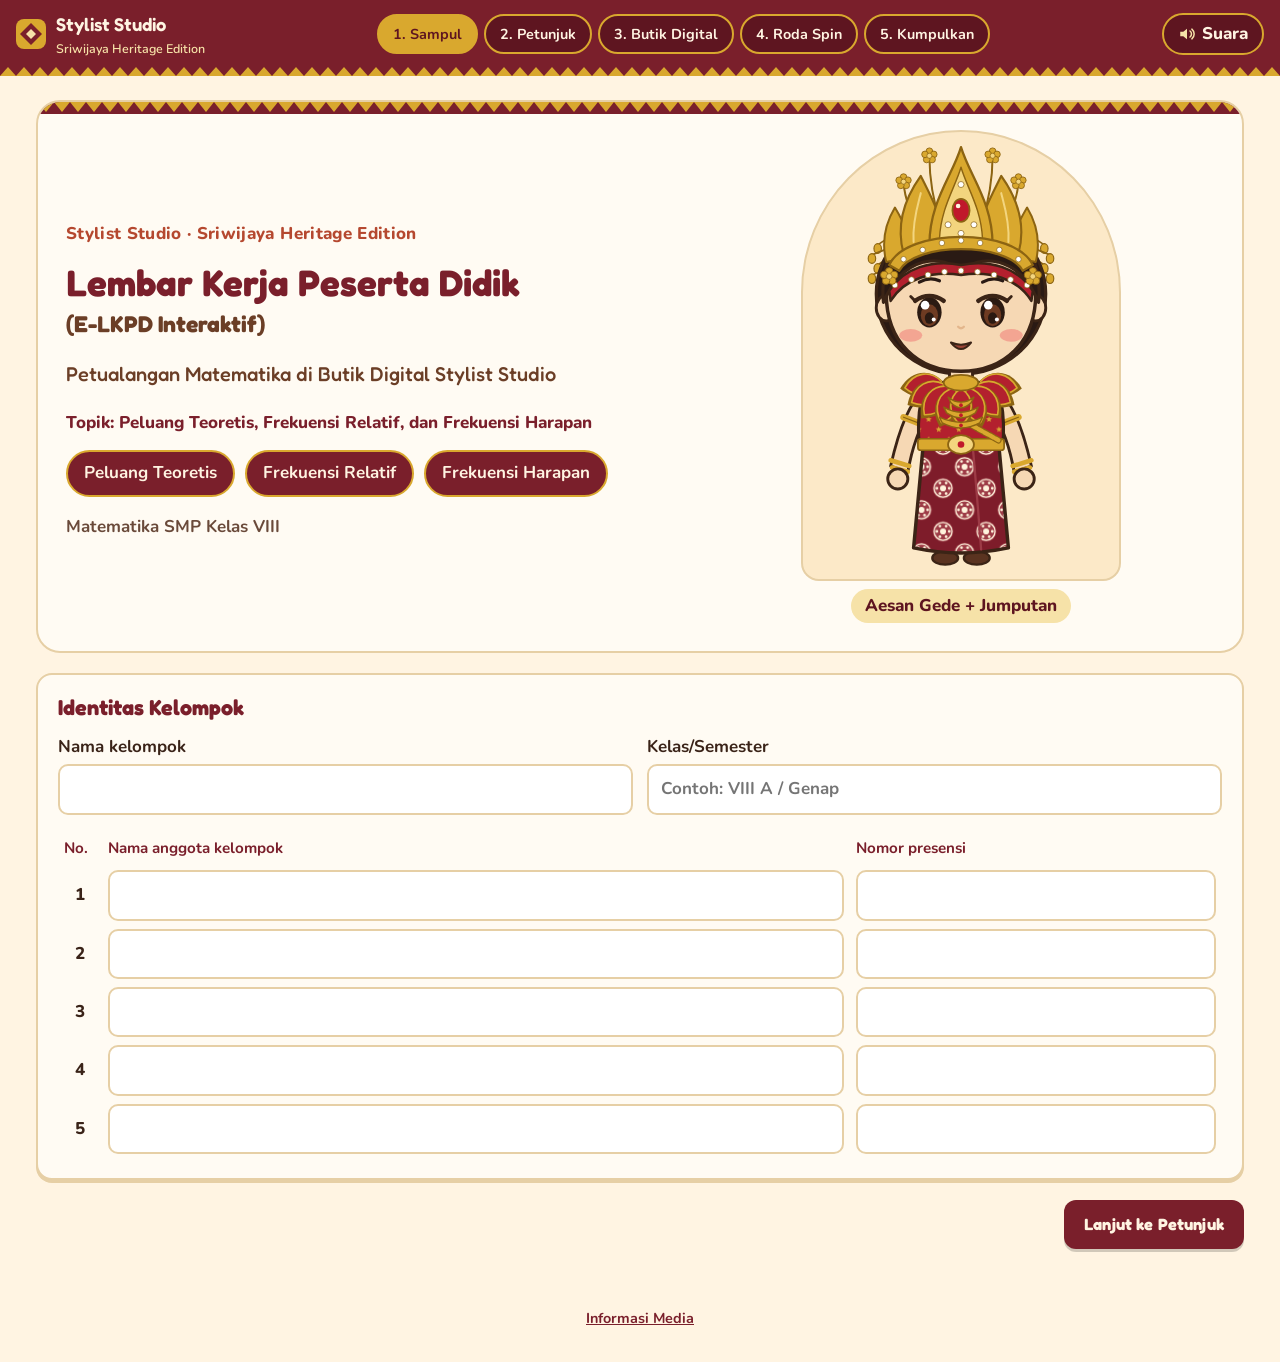
==== index.html @ 9519499f "Ganti cetak dengan unduh PDF langsung Di HP, window.print membuka dialog printer. Tombol kini membua" ====
<!doctype html>
<html lang="id">
<head>
  <meta charset="utf-8">
  <meta name="viewport" content="width=device-width, initial-scale=1">
  <title>Stylist Studio Sriwijaya</title>
  <meta name="description" content="E-LKPD interaktif Matematika kelas VIII: peluang teoretis, frekuensi relatif, dan frekuensi harapan dengan tema busana adat perempuan Palembang.">
  <link rel="preconnect" href="https://fonts.googleapis.com">
  <link rel="preconnect" href="https://fonts.gstatic.com" crossorigin>
  <link href="https://fonts.googleapis.com/css2?family=Fredoka:wght@500;600;700&family=Nunito:wght@400;600;700;800&display=swap" rel="stylesheet">
  <link rel="stylesheet" href="vendor/katex/katex.min.css">
  <link rel="stylesheet" href="css/style.css">
</head>
<body>
  <header class="topbar">
    <div class="brand">
      <span class="brand-mark" aria-hidden="true"></span>
      <span>Stylist Studio <small>Sriwijaya Heritage Edition</small></span>
    </div>
    <nav class="tabs" aria-label="Halaman E-LKPD">
      <button type="button" class="tab" data-page="1"><b>1.</b> <span class="t-long">Sampul</span><span class="t-short">Sampul</span></button>
      <button type="button" class="tab" data-page="2"><b>2.</b> <span class="t-long">Petunjuk</span><span class="t-short">Petunjuk</span></button>
      <button type="button" class="tab" data-page="3"><b>3.</b> <span class="t-long">Butik Digital</span><span class="t-short">Butik</span></button>
      <button type="button" class="tab" data-page="4"><b>4.</b> <span class="t-long">Roda Spin</span><span class="t-short">Spin</span></button>
      <button type="button" class="tab" data-page="5"><b>5.</b> <span class="t-long">Kumpulkan</span><span class="t-short">Kumpul</span></button>
    </nav>
    <div class="sound">
      <button type="button" class="sound-toggle" id="sound-toggle" aria-expanded="false" aria-controls="sound-panel" aria-label="Pengaturan suara" data-sfx="none"><span class="sound-label">Suara</span></button>
      <div class="sound-panel" id="sound-panel" hidden>
        <div class="sound-row">
          <label class="switch"><input type="checkbox" id="music-on" data-sfx="none"> Musik latar</label>
          <input type="range" id="music-vol" min="0" max="100" step="5" aria-label="Volume musik latar">
        </div>
        <p class="sound-note" id="music-note" hidden>Musik latar belum tersedia.</p>
        <div class="sound-row">
          <label class="switch"><input type="checkbox" id="sfx-on" data-sfx="none"> Efek suara</label>
          <input type="range" id="sfx-vol" min="0" max="100" step="5" aria-label="Volume efek suara">
        </div>
      </div>
    </div>
  </header>

  <main id="app">

    <!-- HALAMAN 1: SAMPUL -->
    <section class="page" data-page="1" aria-labelledby="judul-sampul">
      <div class="cover">
        <div class="cover-text">
          <p class="eyebrow">Stylist Studio · Sriwijaya Heritage Edition</p>
          <h1 id="judul-sampul">Lembar Kerja Peserta Didik <span>(E-LKPD Interaktif)</span></h1>
          <p class="cover-sub">Petualangan Matematika di Butik Digital Stylist Studio</p>
          <p class="topic-label">Topik: Peluang Teoretis, Frekuensi Relatif, dan Frekuensi Harapan</p>
          <ul class="topic-chips">
            <li>Peluang Teoretis</li>
            <li>Frekuensi Relatif</li>
            <li>Frekuensi Harapan</li>
          </ul>
          <p class="cover-note">Matematika SMP Kelas VIII</p>
        </div>
        <figure class="cover-figure">
          <div class="stage" id="cover-stage" aria-live="off">
            <div class="stage-layer is-on" id="cover-a"></div>
            <div class="stage-layer" id="cover-b"></div>
          </div>
          <figcaption id="cover-caption">Aesan Gede + Songket</figcaption>
        </figure>
      </div>

      <div class="card identity">
        <h2>Identitas Kelompok</h2>
        <div class="form-grid">
          <label>Nama kelompok
            <input type="text" data-key="id_kelompok" autocomplete="off">
          </label>
          <label>Kelas/Semester
            <input type="text" data-key="id_kelas" placeholder="Contoh: VIII A / Genap" autocomplete="off">
          </label>
        </div>
        <table class="member-table">
          <thead><tr><th>No.</th><th>Nama anggota kelompok</th><th>Nomor presensi</th></tr></thead>
          <tbody id="member-rows"></tbody>
        </table>
      </div>
      <div class="pager"><span></span><button type="button" class="btn btn-primary" data-go="2">Lanjut ke Petunjuk</button></div>
    </section>

    <!-- HALAMAN 2: PETUNJUK -->
    <section class="page" data-page="2" aria-labelledby="judul-petunjuk" hidden>
      <h1 id="judul-petunjuk" class="page-title">Petunjuk dan Informasi Pembelajaran</h1>

      <div class="two-col">
        <div class="card">
          <h2>A. Petunjuk Penggunaan E-LKPD</h2>
          <ol class="steps">
            <li>Berdoalah sebelum memulai pembelajaran.</li>
            <li>Isilah identitas kelompok terlebih dahulu.</li>
            <li>Bacalah petunjuk setiap aktivitas dengan cermat.</li>
            <li>Gunakan butik digital untuk mencoba berbagai pasangan pakaian.</li>
            <li>Kerjakan setiap aktivitas secara berurutan.</li>
            <li>Periksa kembali jawaban sebelum mengumpulkan E-LKPD.</li>
          </ol>
        </div>
        <div class="card">
          <h2>B. Capaian dan Tujuan Pembelajaran</h2>
          <h3>Capaian Pembelajaran</h3>
          <p>Murid dapat menjelaskan dan menggunakan pengertian peluang dan frekuensi relatif untuk menentukan frekuensi harapan satu kejadian pada suatu percobaan sederhana (semua hasil percobaan dapat muncul secara merata).</p>
          <p class="hint">SK Kepala BSKAP Nomor 046/H/KR/2025</p>
          <h3>Tujuan Pembelajaran</h3>
          <p>Setelah mengerjakan E-LKPD ini, peserta didik dapat:</p>
          <ol class="steps">
            <li>menjelaskan pengertian peluang teoretis dan menggunakannya untuk menentukan frekuensi harapan suatu kejadian pada percobaan sederhana dengan tepat;</li>
            <li>menjelaskan pengertian frekuensi relatif dan menggunakannya untuk memperkirakan frekuensi harapan, serta membandingkannya dengan peluang teoretis pada percobaan sederhana.</li>
          </ol>
        </div>
      </div>

      <div class="card">
        <h2>C. Apersepsi</h2>
        <p class="lead">Ingat lagi pecahan dan perkalian. Isi kotaknya.</p>
        <div class="quiz-grid">
          <div class="quiz">
            <p class="q">1. Sederhanakan pecahan berikut.</p>
            <div class="eq-row"><span class="tex" data-tex="\dfrac{2}{6}="></span>
              <span class="frac-input"><input type="text" inputmode="numeric" data-key="ap1_num" aria-label="Pembilang"><span class="bar"></span><input type="text" inputmode="numeric" data-key="ap1_den" aria-label="Penyebut"></span>
            </div>
          </div>
          <div class="quiz">
            <p class="q">2. Hitunglah.</p>
            <div class="eq-row"><span class="tex" data-tex="60\times\dfrac{1}{6}="></span>
              <input type="text" inputmode="numeric" class="box" data-key="ap2" aria-label="Hasil perkalian">
            </div>
          </div>
          <div class="quiz">
            <p class="q">3. Ada 3 baju dan 2 kain. Berapa banyak pasangan baju dan kain yang bisa dibuat?</p>
            <div class="eq-row"><span class="tex" data-tex="3\times 2="></span>
              <input type="text" inputmode="numeric" class="box" data-key="ap3" aria-label="Banyak pasangan">
            </div>
          </div>
        </div>
        <p class="fill-status" data-status="apersepsi"></p>
      </div>
      <div class="pager"><button type="button" class="btn btn-ghost" data-go="1">Kembali</button><button type="button" class="btn btn-primary" data-go="3">Masuk Butik Digital</button></div>
    </section>

    <!-- HALAMAN 3: BUTIK DIGITAL -->
    <section class="page" data-page="3" aria-labelledby="judul-akt1" hidden>
      <h1 id="judul-akt1" class="page-title">Aktivitas 1: Menyusun Ruang Sampel</h1>
      <p class="lead">Klik manekin badan untuk memilih atasan dan manekin kaki untuk memilih bawahan, lalu tekan <b>Simpan Set Pakaian</b>. Temukan semua pasangan yang berbeda.</p>

      <div class="shop" aria-label="Butik digital">
        <div class="shop-awning" aria-hidden="true"></div>
        <div class="shop-lamps" aria-hidden="true"><span></span><span></span></div>
        <div class="shop-grid">
          <div class="rack rack-tops">
            <p class="rack-title">Manekin Atasan</p>
            <div class="rack-items" id="top-choices"></div>
            <div class="platform" aria-hidden="true"></div>
          </div>

          <div class="shop-center">
            <div class="mirror">
              <div class="stage-solo char-stage" id="dress-stage"></div>
            </div>
            <div class="rug" aria-hidden="true"></div>
            <p class="dress-label" id="dress-label" aria-live="polite">Pilih atasan dan bawahan</p>
            <button type="button" class="btn btn-primary btn-block" id="save-set" data-sfx="none">Simpan Set Pakaian</button>
          </div>

          <div class="rack rack-bottoms">
            <p class="rack-title">Manekin Bawahan</p>
            <div class="rack-items" id="bottom-choices"></div>
            <div class="platform" aria-hidden="true"></div>
          </div>
        </div>
      </div>

      <div class="boutique">
        <div class="card sample-table">
          <h2>Tabel Aktivitas 1</h2>
          <div class="table-scroll">
            <table class="cross" id="cross-table">
              <thead><tr><th scope="col">Atasan / Bawahan</th><th scope="col">Songket</th><th scope="col">Tenun Jumputan</th></tr></thead>
              <tbody></tbody>
            </table>
          </div>
          <p class="legend">AG = Aesan Gede, AP = Aesan Paksangko, BK = Baju Kurung Palembang, S = Songket, J = Jumputan</p>
        </div>
      </div>

      <div class="card pemantik">
        <h2>Pertanyaan Pemantik</h2>
        <p class="q">Set pakaian mana yang paling kamu suka?</p>
        <div class="fav-grid" id="fav-choices" role="radiogroup" aria-label="Pilih set pakaian kesukaan"></div>
        <p class="fav-note" id="fav-note">Pilih satu set. Set kesukaanmu akan menjadi kejadian <span class="tex" data-tex="A"></span> pada aktivitas berikutnya.</p>
      </div>

      <div class="card">
        <h2>Ayo Isi</h2>
        <p>Kejadian <span class="tex" data-tex="A"></span> adalah terpilihnya set kesukaanmu, yaitu <b class="fav-ref">set yang kamu pilih di atas</b>.</p>
        <div class="answer-list">
          <div class="eq-row"><span>Banyak semua set pakaian yang bisa dibuat (semua sel di tabel):</span> <span class="tex" data-tex="n(S)="></span><input type="text" inputmode="numeric" class="box" data-key="a1_nS" aria-label="n(S)"></div>
          <div class="eq-row"><span>Banyak set di tabel yang sama persis dengan set kesukaanmu:</span> <span class="tex" data-tex="n(A)="></span><input type="text" inputmode="numeric" class="box" data-key="a1_nA" aria-label="n(A)"></div>
        </div>
        <p class="fill-status" data-status="akt1"></p>
      </div>

      <div class="card locked" id="akt2-lock">
        <p>Aktivitas 2 terbuka setelah keenam sel tabel terisi. <b id="akt1-progress">0 dari 6</b> pasangan tersimpan.</p>
      </div>

      <div id="akt2" hidden>
        <div class="card concept">
          <h2>Mengenal Peluang Teoretis</h2>
          <p><b>Peluang teoretis</b> adalah ukuran seberapa mungkin suatu kejadian terjadi, dihitung tanpa melakukan percobaan. Caranya, banyak hasil yang kita harapkan dibagi banyak semua hasil yang mungkin. Syaratnya, setiap hasil punya kesempatan yang sama.</p>
          <div class="formula"><span class="tex" data-tex="P(A)=\dfrac{n(A)}{n(S)}" data-display="1"></span></div>
          <ul class="where">
            <li><span class="tex" data-tex="P(A)"></span> = peluang teoretis kejadian <span class="tex" data-tex="A"></span></li>
            <li><span class="tex" data-tex="n(A)"></span> = banyak hasil yang termasuk kejadian <span class="tex" data-tex="A"></span></li>
            <li><span class="tex" data-tex="n(S)"></span> = banyak semua hasil yang mungkin (ruang sampel)</li>
          </ul>
          <div class="example">
            <p class="example-title">Contoh: butik mini</p>
            <p>Sebuah butik mini hanya punya 2 atasan (AG dan AP) dan 2 bawahan (S dan J), jadi ada 4 set. Kejadian <span class="tex" data-tex="B"></span> adalah terpilihnya set (AG, J). Hanya ada 1 set (AG, J), maka <span class="tex" data-tex="n(B)=1"></span> dan <span class="tex" data-tex="n(S)=4"></span>, sehingga <span class="tex" data-tex="P(B)=\tfrac{1}{4}"></span>.</p>
          </div>
          <p class="hint">Nilai peluang selalu dari 0 sampai 1.</p>
        </div>

        <div class="card">
          <h2>Aktivitas 2: Menentukan Peluang Teoretis</h2>
          <p class="lead">Sekarang hitung peluang teoretis set kesukaanmu, <b class="fav-ref">set yang kamu pilih</b>, di butik Stylist Studio. Ikuti tiga langkah berikut.</p>
          <ol class="step-list">
            <li>
              <p>Lihat tabel Aktivitas 1. Ada berapa set yang sama persis dengan set kesukaanmu? Tulis di <span class="tex" data-tex="n(A)"></span>.</p>
              <div class="eq-row"><span class="tex" data-tex="n(A)="></span><input type="text" inputmode="numeric" class="box" data-key="a2_nA" aria-label="n(A)"></div>
            </li>
            <li>
              <p>Ada berapa set pakaian seluruhnya di tabel? Tulis di <span class="tex" data-tex="n(S)"></span>.</p>
              <div class="eq-row"><span class="tex" data-tex="n(S)="></span><input type="text" inputmode="numeric" class="box" data-key="a2_nS" aria-label="n(S)"></div>
            </li>
            <li>
              <p>Bagi <span class="tex" data-tex="n(A)"></span> dengan <span class="tex" data-tex="n(S)"></span>.</p>
              <div class="eq-row"><span class="tex" data-tex="P(A)=\dfrac{n(A)}{n(S)}="></span>
                <span class="frac-input"><input type="text" inputmode="numeric" data-key="a2_pNum" aria-label="Pembilang P(A)"><span class="bar"></span><input type="text" inputmode="numeric" data-key="a2_pDen" aria-label="Penyebut P(A)"></span>
              </div>
            </li>
          </ol>
          <div class="question">
            <p class="q">Temanmu memilih set kesukaan yang berbeda darimu. Berapa peluang teoretis set kesukaan temanmu?</p>
            <div class="eq-row"><span class="tex" data-tex="P="></span><span class="frac-input"><input type="text" inputmode="numeric" data-key="a2_qNum" aria-label="Pembilang"><span class="bar"></span><input type="text" inputmode="numeric" data-key="a2_qDen" aria-label="Penyebut"></span></div>
          </div>
          <p class="fill-status" data-status="akt2"></p>
        </div>
      </div>
      <div class="pager"><button type="button" class="btn btn-ghost" data-go="2">Kembali</button><button type="button" class="btn btn-primary" data-go="4">Lanjut ke Aktivitas 3</button></div>
    </section>

    <!-- HALAMAN 4: AKTIVITAS 3 -->
    <section class="page" data-page="4" aria-labelledby="judul-akt3" hidden>
      <h1 id="judul-akt3" class="page-title">Aktivitas 3: Frekuensi Harapan dan Eksperimen Frekuensi Relatif</h1>

      <div class="card concept">
        <h2>Mengenal Frekuensi Harapan dan Frekuensi Relatif</h2>
        <div class="concept-grid">
          <div class="example">
            <p class="example-title">Frekuensi harapan</p>
            <p>Bayangkan roda spin diputar 12 kali. Pada setiap putaran, peluang set kesukaanmu <b class="fav-ref">(set pilihanmu)</b> terpilih adalah <span class="tex" data-tex="\tfrac{1}{6}"></span>. Kira-kira berapa kali set kesukaanmu muncul?</p>
            <div class="formula small"><span class="tex" data-tex="12\times\dfrac{1}{6}=2\text{ kali}" data-display="1"></span></div>
            <p>Bilangan 2 ini disebut <b>frekuensi harapan</b>: banyak kemunculan yang kita harapkan. Nilainya dihitung <b>sebelum</b> percobaan, dari peluang teoretis.</p>
            <p>Untuk kejadian apa pun dan <span class="tex" data-tex="N"></span> kali percobaan berlaku <span class="tex" data-tex="F_h=N\times P(A)"></span>.</p>
          </div>
          <div class="example">
            <p class="example-title">Frekuensi relatif</p>
            <p>Sekarang roda benar-benar diputar. Misalnya dari 10 putaran, set kesukaanmu muncul 3 kali. Bagian kemunculannya adalah</p>
            <div class="formula small"><span class="tex" data-tex="\dfrac{3}{10}" data-display="1"></span></div>
            <p>Pecahan ini disebut <b>frekuensi relatif</b> (disebut juga peluang empiris). Nilainya dihitung <b>sesudah</b> percobaan, dari data nyata.</p>
            <p>Untuk kejadian apa pun berlaku <span class="tex" data-tex="F_r=\dfrac{k}{N}"></span>, dengan <span class="tex" data-tex="k"></span> banyak kemunculan.</p>
          </div>
        </div>
        <p class="hint">Contoh di atas hanya ilustrasi. Pada aktivitas ini kamu memakai roda yang diputar 20 kali.</p>
      </div>

      <div class="card">
        <h2>3.1 Menghitung Frekuensi Harapan</h2>
        <p class="lead">Roda akan diputar 20 kali. Tentukan frekuensi harapan munculnya set kesukaanmu, <b class="fav-ref">set yang kamu pilih</b>.</p>
        <div class="formula"><span class="tex" data-tex="F_h=N\times P(A)" data-display="1"></span></div>
        <ul class="where">
          <li><span class="tex" data-tex="F_h"></span> = frekuensi harapan</li>
          <li><span class="tex" data-tex="N"></span> = banyak percobaan</li>
          <li><span class="tex" data-tex="P(A)"></span> = peluang teoretis kejadian</li>
        </ul>
        <div class="eq-row wrap">
          <span class="tex" data-tex="F_h="></span>
          <input type="text" inputmode="numeric" class="box" data-key="a31_N" aria-label="N">
          <span class="tex" data-tex="\times"></span>
          <span class="frac-input"><input type="text" inputmode="numeric" data-key="a31_pNum" aria-label="Pembilang P(A)"><span class="bar"></span><input type="text" inputmode="numeric" data-key="a31_pDen" aria-label="Penyebut P(A)"></span>
          <span class="tex" data-tex="="></span>
          <span class="frac-input"><input type="text" inputmode="numeric" data-key="a31_rNum" aria-label="Pembilang hasil frekuensi harapan"><span class="bar"></span><input type="text" inputmode="numeric" data-key="a31_rDen" aria-label="Penyebut hasil frekuensi harapan"></span>
        </div>
        <p class="hint">Tulis hasilnya sebagai pecahan: pembilang di kotak atas, penyebut di kotak bawah.</p>
        <p class="fill-status" data-status="akt31"></p>
      </div>

      <div class="card">
        <h2>3.2 Eksperimen Digital Roda Spin</h2>
        <p class="lead">Putar roda. Setiap putaran memilih satu pasangan pakaian secara acak. Lakukan tepat 20 kali.</p>
        <div class="spin-lab">
          <div class="spin-char">
            <div class="stage stage-solo" id="spin-stage"></div>
            <p class="dress-label" id="spin-label">Belum ada hasil</p>
          </div>
          <div class="spin-wheel">
            <div class="wheel-wrap">
              <div class="pointer" aria-hidden="true"></div>
              <div class="wheel" id="wheel"></div>
            </div>
            <p class="spin-result" id="spin-result" role="status" aria-live="polite">Percobaan ke-0 dari 20</p>
            <div class="spin-buttons">
              <button type="button" class="btn btn-primary" id="spin-once" data-sfx="none">Spin 1 Kali</button>
              <button type="button" class="btn btn-gold" id="spin-20" data-sfx="none">Randomize 20 Kali</button>
              <button type="button" class="btn btn-ghost" id="spin-reset">Reset Data</button>
            </div>
          </div>
          <div class="spin-stats">
            <table class="stats" id="stats-table">
              <thead><tr><th scope="col">Pasangan Pakaian</th><th scope="col" class="num">Frekuensi (k)</th></tr></thead>
              <tbody></tbody>
              <tfoot><tr><th scope="row">Total</th><td class="num" id="stats-total">0</td></tr></tfoot>
            </table>
          </div>
        </div>
      </div>

      <div class="card">
        <h2>3.3 Menentukan Frekuensi Relatif</h2>
        <p class="lead">Amati tabel hasil percobaan. Mulailah dari set kesukaanmu (baris bertanda ★), lalu hitung frekuensi relatif semua set.</p>
        <div class="formula"><span class="tex" data-tex="F_r=\dfrac{k}{N}" data-display="1"></span></div>
        <ul class="where">
          <li><span class="tex" data-tex="F_r"></span> = frekuensi relatif</li>
          <li><span class="tex" data-tex="k"></span> = frekuensi kemunculan kejadian</li>
          <li><span class="tex" data-tex="N"></span> = banyak percobaan, <span class="tex" data-tex="N=20"></span></li>
        </ul>
        <p class="locked-inline" id="fr-lock">Selesaikan 20 percobaan pada roda spin untuk mengisi tabel ini.</p>
        <div class="table-scroll">
          <table class="stats fr-table" id="fr-table">
            <thead><tr><th scope="col">Pasangan</th><th scope="col" class="num">k</th><th scope="col" class="num">N</th><th scope="col">Frekuensi relatif</th></tr></thead>
            <tbody></tbody>
          </table>
        </div>
        <p class="hint">Isi pembilang di kotak atas dan penyebut di kotak bawah.</p>
        <p class="fill-status" data-status="akt33"></p>
      </div>

      <div class="card">
        <h2>3.4 Membandingkan Frekuensi Harapan dan Frekuensi Relatif</h2>
        <p class="lead">Kerjakan satu langkah demi satu langkah untuk set kesukaanmu, <b class="fav-ref">set yang kamu pilih</b>.</p>
        <p class="locked-inline" id="cmp-lock">Pilih set kesukaan di halaman Butik dan selesaikan 20 putaran roda dulu.</p>

        <div id="cmp-body">
          <div class="cmp-step" id="cmp-step1">
            <p class="cmp-num">Langkah 1</p>
            <p>Lihat tabel roda spin. Berapa kali set kesukaanmu muncul dari 20 putaran?</p>
            <div class="eq-row"><input type="text" inputmode="numeric" class="box" data-key="cmp_k" aria-label="Banyak kemunculan set kesukaan"><span>kali</span></div>
          </div>

          <div class="cmp-step" id="cmp-step2" hidden>
            <p class="cmp-num">Langkah 2</p>
            <div class="cmp-cards">
              <div class="cmp-card">
                <p class="cmp-when">Sebelum roda diputar</p>
                <p class="cmp-name">Frekuensi harapan</p>
                <p>Diharapkan muncul <b id="cmp-fh">…</b> kali</p>
                <p class="cmp-src">dari jawabanmu di 3.1</p>
              </div>
              <div class="cmp-card">
                <p class="cmp-when">Sesudah roda diputar</p>
                <p class="cmp-name">Frekuensi relatif</p>
                <p>Benar-benar muncul <b id="cmp-kshow">…</b> kali dari 20</p>
                <p class="cmp-src">frekuensi relatifnya <span id="cmp-fr">…</span></p>
              </div>
            </div>
            <fieldset class="mcq">
              <legend>Set kesukaanmu muncul …</legend>
              <label><input type="radio" name="cmp_dir" value="a" data-key="cmp_dir"> lebih sering dari yang diharapkan.</label>
              <label><input type="radio" name="cmp_dir" value="b" data-key="cmp_dir"> lebih jarang dari yang diharapkan.</label>
            </fieldset>
          </div>

          <div class="cmp-take" id="cmp-take" hidden>
            <b>Ingat:</b> frekuensi harapan dihitung dari peluang <b>sebelum</b> roda diputar. Frekuensi relatif dihitung dari hasil <b>sesudah</b> roda diputar. Keduanya bisa berbeda karena hasil roda spin acak.
          </div>
        </div>
        <p class="fill-status" data-status="akt34"></p>
      </div>

      <div class="card">
        <h2>3.5 Kesimpulan</h2>
        <p class="lead">Bandingkan frekuensi relatif semua set dengan peluang teoretisnya.</p>
        <div class="formula two"><span class="tex" data-tex="P(A)=\dfrac{1}{6}" data-display="1"></span><span class="tex" data-tex="F_r=\dfrac{k}{20}" data-display="1"></span></div>

        <fieldset class="mcq">
          <legend>1. Apakah frekuensi relatif setiap pasangan pakaian sama dengan peluang teoretisnya?</legend>
          <label><input type="radio" name="a34_1" value="a" data-key="a34_1"> Ya, semuanya sama persis.</label>
          <label><input type="radio" name="a34_1" value="b" data-key="a34_1"> Tidak, ada yang berbeda.</label>
        </fieldset>
        <fieldset class="mcq">
          <legend>2. Mengapa hasil percobaan dapat berbeda dari peluang teoretis?</legend>
          <label><input type="radio" name="a34_2" value="a" data-key="a34_2"> Karena roda spin tidak adil.</label>
          <label><input type="radio" name="a34_2" value="b" data-key="a34_2"> Karena hasil setiap putaran acak dan percobaan hanya 20 kali.</label>
          <label><input type="radio" name="a34_2" value="c" data-key="a34_2"> Karena peluang teoretisnya salah dihitung.</label>
        </fieldset>
        <fieldset class="mcq">
          <legend>3. Apa yang dapat kamu simpulkan dari hasil simulasi?</legend>
          <label><input type="radio" name="a34_3" value="a" data-key="a34_3"> Hasil percobaan selalu sama dengan peluang teoretis.</label>
          <label><input type="radio" name="a34_3" value="b" data-key="a34_3"> Frekuensi relatif bisa berbeda dari peluang teoretis, tetapi jika percobaan diperbanyak nilainya cenderung mendekati <span class="tex" data-tex="\tfrac{1}{6}"></span>.</label>
          <label><input type="radio" name="a34_3" value="c" data-key="a34_3"> Pasangan yang paling sering muncul pasti memiliki peluang teoretis terbesar.</label>
          <span class="textarea-label">Tulis kesimpulanmu dengan kalimatmu sendiri:</span>
          <textarea rows="3" data-key="a34_text" aria-label="Kesimpulan dengan kalimat sendiri"></textarea>
        </fieldset>
        <p class="fill-status" data-status="akt35"></p>
      </div>
      <div class="pager"><button type="button" class="btn btn-ghost" data-go="3">Kembali</button><button type="button" class="btn btn-primary" data-go="5">Periksa &amp; Kumpulkan</button></div>
    </section>

    <!-- HALAMAN 5: PERIKSA & KUMPULKAN -->
    <section class="page" data-page="5" aria-labelledby="judul-rekap" hidden>
      <h1 id="judul-rekap" class="page-title">Periksa dan Kumpulkan</h1>
      <p class="lead">Periksa semua jawabanmu. Tekan <b>Ubah</b> untuk memperbaiki. Jika sudah yakin, tekan <b>Kumpulkan Jawaban</b>, lalu <b>Unduh PDF</b>.</p>
      <div id="recap"></div>
      <div class="card submit-card">
        <div id="submit-result" role="status" aria-live="polite"></div>
        <div class="submit-actions">
          <button type="button" class="btn btn-primary" id="submit-btn" data-sfx="none">Kumpulkan Jawaban</button>
          <button type="button" class="btn btn-ghost" id="print-btn">Unduh PDF</button>
        </div>
      </div>
      <div class="pager"><button type="button" class="btn btn-ghost" data-go="4">Kembali</button><span></span></div>
    </section>
  </main>

  <footer class="footer">
    <a href="informasi-media.html">Informasi Media</a>
  </footer>

  <div class="toast" id="toast" role="alert" hidden></div>

  <div class="notice" id="notice" role="alert" hidden>
    <div class="notice-box" id="notice-box">
      <span class="orn orn-tl" aria-hidden="true"></span><span class="orn orn-tr" aria-hidden="true"></span>
      <span class="orn orn-bl" aria-hidden="true"></span><span class="orn orn-br" aria-hidden="true"></span>
      <button type="button" class="notice-close" id="notice-close" aria-label="Tutup notifikasi">×</button>
      <div class="notice-fig" id="notice-fig"></div>
      <p class="notice-title" id="notice-title"></p>
      <p class="notice-text" id="notice-text"></p>
    </div>
  </div>

  <div class="modal" id="modal" hidden>
    <div class="modal-box" role="dialog" aria-modal="true" aria-labelledby="modal-title">
      <h2 id="modal-title"></h2>
      <div id="modal-body"></div>
      <div class="modal-actions">
        <button type="button" class="btn btn-ghost" id="modal-cancel">Periksa Lagi</button>
        <button type="button" class="btn btn-primary" id="modal-ok" data-sfx="none">Ya, Kumpulkan</button>
      </div>
    </div>
  </div>

  <script defer src="vendor/katex/katex.min.js"></script>
  <script defer src="js/config.js"></script>
  <script defer src="js/outfits.js"></script>
  <script defer src="js/audio.js"></script>
  <script defer src="js/app.js"></script>
</body>
</html>
---- css/style.css ----
:root {
  --bg: #FFF4E2;
  --card: #FFFBF3;
  --ink: #3A2318;
  --ink-soft: #6A4A3A;
  --maroon: #7A1F2B;
  --maroon-dk: #5E1520;
  --bata: #B5482F;
  --brown: #6B3E26;
  --gold: #D9A82E;
  --gold-dk: #8C6412;
  --gold-lt: #F6E2A8;
  --line: #E6CFA5;
  --ok: #2F6B3A;
  --ok-bg: #E3F0DF;
  --bad: #A3271B;
  --bad-bg: #FBE3DC;
  --radius: 16px;
  --font-head: 'Fredoka', 'Nunito', system-ui, sans-serif;
  --font-body: 'Nunito', system-ui, sans-serif;
}

* { box-sizing: border-box; }
html { -webkit-text-size-adjust: 100%; }
body {
  margin: 0;
  background: var(--bg);
  color: var(--ink);
  font-family: var(--font-body);
  font-size: 17px;
  line-height: 1.55;
}
h1, h2, h3 { font-family: var(--font-head); color: var(--maroon); line-height: 1.2; margin: 0 0 .6em; }
h1 { font-size: clamp(1.6rem, 3.6vw, 2.3rem); }
h2 { font-size: 1.35rem; }
h3 { font-size: 1.05rem; color: var(--brown); margin-top: 1em; }
p { margin: 0 0 .8em; }
button, input, textarea { font: inherit; color: inherit; }
[hidden] { display: none !important; }

/* Hiasan tepi bermotif pucuk rebung (segitiga) seperti tepi kain songket */
.rebung-strip, .topbar::after {
  background-color: var(--maroon);
  background-image: url("data:image/svg+xml,%3Csvg xmlns='http://www.w3.org/2000/svg' width='16' height='10'%3E%3Cpath d='M0 10 L8 1 L16 10 Z' fill='%23D9A82E'/%3E%3C/svg%3E");
  background-repeat: repeat-x;
  background-position: bottom left;
  background-size: 16px 10px;
}

.topbar {
  position: sticky; top: 0; z-index: 20;
  background: var(--maroon);
  color: #FFF4E2;
  display: flex; flex-wrap: wrap; align-items: center; justify-content: space-between;
  gap: 8px 16px;
  padding: 10px 16px 18px;
}
.topbar::after {
  content: ""; position: absolute; left: 0; right: 0; bottom: 0; height: 10px;
}
.brand { display: flex; align-items: center; gap: 10px; font-family: var(--font-head); font-weight: 600; font-size: 1.15rem; }
.brand small { display: block; font-family: var(--font-body); font-weight: 600; font-size: .78rem; color: var(--gold-lt); }
.brand-mark {
  width: 30px; height: 30px; border-radius: 8px; background: var(--gold);
  background-image: url("data:image/svg+xml,%3Csvg xmlns='http://www.w3.org/2000/svg' viewBox='0 0 30 30'%3E%3Cpath d='M15 4 L26 15 L15 26 L4 15 Z' fill='%237A1F2B'/%3E%3Cpath d='M15 10 L20 15 L15 20 L10 15 Z' fill='%23F6E2A8'/%3E%3C/svg%3E");
  flex: none;
}
.tabs { display: flex; gap: 6px; overflow-x: auto; max-width: 100%; scrollbar-width: none; }
.tabs::-webkit-scrollbar { display: none; }
.tab {
  border: 2px solid var(--gold); background: var(--maroon-dk); color: #FFF4E2;
  border-radius: 999px; padding: 6px 14px; font-weight: 700; font-size: .9rem; white-space: nowrap; cursor: pointer;
  min-height: 40px;
}
.tab[aria-current="page"] { background: var(--gold); color: var(--maroon-dk); }
.tab .t-short { display: none; }
.tab:focus-visible, .btn:focus-visible { outline: 3px solid var(--ink); outline-offset: 2px; }

main { max-width: 1240px; margin: 0 auto; padding: 24px 16px 40px; }
.page-title { margin-bottom: .4em; }
.lead { color: var(--ink-soft); font-size: 1.05rem; }

.card {
  background: var(--card);
  border: 2px solid var(--line);
  border-radius: var(--radius);
  padding: 20px;
  margin-bottom: 20px;
  box-shadow: 0 3px 0 var(--line);
}
.two-col { display: grid; gap: 20px; grid-template-columns: repeat(auto-fit, minmax(300px, 1fr)); }
.two-col .card { margin-bottom: 0; }
.two-col + .card { margin-top: 20px; }

/* ---------- Sampul ---------- */
.cover {
  display: grid; gap: 24px; align-items: center;
  grid-template-columns: 1.1fr .9fr;
  background: var(--card); border: 2px solid var(--line); border-radius: 24px;
  padding: 28px; margin-bottom: 20px; position: relative; overflow: hidden;
}
.cover::before {
  content: ""; position: absolute; left: 0; right: 0; top: 0; height: 12px;
  background-color: var(--maroon);
  background-image: url("data:image/svg+xml,%3Csvg xmlns='http://www.w3.org/2000/svg' width='16' height='12'%3E%3Cpath d='M0 0 L8 10 L16 0 Z' fill='%23D9A82E'/%3E%3C/svg%3E");
  background-size: 16px 12px;
}
.eyebrow { font-weight: 800; color: var(--bata); letter-spacing: .02em; margin-top: 8px; }
.cover h1 span { display: block; font-size: .62em; color: var(--brown); margin-top: .2em; }
.cover-sub { font-family: var(--font-head); font-size: 1.25rem; color: var(--brown); font-weight: 500; }
.topic-label { font-weight: 800; color: var(--maroon); margin-top: 1.2em; }
.topic-chips { list-style: none; padding: 0; margin: 0 0 1em; display: flex; flex-wrap: wrap; gap: 10px; }
.topic-chips li {
  background: var(--maroon); color: #FFF4E2; border-radius: 999px; padding: 8px 16px; font-weight: 700;
  border: 2px solid var(--gold);
}
.cover-note { color: var(--ink-soft); font-weight: 700; margin: 0; }
.cover-figure { margin: 0; text-align: center; }
.cover-figure figcaption {
  display: inline-block; margin-top: 8px; background: var(--gold-lt); color: var(--maroon-dk);
  border-radius: 999px; padding: 4px 14px; font-weight: 800;
}

.stage {
  position: relative; margin: 0 auto; width: 100%; max-width: 320px; aspect-ratio: 220 / 310;
  background: #FCE9C8; border-radius: 50% 50% 18px 18px / 36% 36% 18px 18px;
  border: 2px solid var(--line);
}
.stage-layer { position: absolute; inset: 0; transition: opacity .35s ease; opacity: 0; }
.stage-layer.is-on { opacity: 1; }
.stage svg { display: block; width: 100%; height: 100%; }
.stage-solo > svg { position: absolute; inset: 0; }
.boutique .card { margin-bottom: 20px; }

/* ---------- Identitas ---------- */
.form-grid { display: grid; gap: 14px; grid-template-columns: repeat(auto-fit, minmax(240px, 1fr)); margin-bottom: 16px; }
label { font-weight: 700; display: block; }
input[type="text"], textarea {
  width: 100%; margin-top: 4px; padding: 10px 12px; border-radius: 10px;
  border: 2px solid var(--line); background: #FFFFFF; min-height: 44px;
}
input[type="text"]:focus, textarea:focus { outline: none; border-color: var(--gold-dk); box-shadow: 0 0 0 3px var(--gold-lt); }
.member-table { width: 100%; border-collapse: collapse; }
.member-table th { text-align: left; color: var(--maroon); font-size: .95rem; padding: 6px; }
.member-table td { padding: 4px 6px; }
.member-table td:first-child { width: 44px; font-weight: 800; text-align: center; }
.member-table td:last-child { width: 32%; }
.member-table input { margin: 0; }

/* ---------- Tombol ---------- */
.btn {
  border: none; border-radius: 12px; padding: 12px 20px; font-weight: 800; cursor: pointer;
  min-height: 46px; font-family: var(--font-head); font-size: 1.02rem; letter-spacing: .01em;
  box-shadow: 0 3px 0 rgb(0 0 0 / .18);
}
.btn:active { transform: translateY(2px); box-shadow: none; }
.btn:disabled { cursor: not-allowed; background: #D8CBB5; color: #5E5040; box-shadow: none; }
.btn-primary { background: var(--maroon); color: #FFF4E2; }
.btn-primary:hover:not(:disabled) { background: var(--maroon-dk); }
.btn-gold { background: var(--gold); color: #3A2318; }
.btn-gold:hover:not(:disabled) { background: #C9971F; }
.btn-ghost { background: #FFFFFF; color: var(--maroon); border: 2px solid var(--maroon); box-shadow: none; }
.btn-block { display: block; width: 100%; }
.pager { display: flex; justify-content: space-between; gap: 12px; margin-top: 8px; flex-wrap: wrap; }

/* ---------- Petunjuk & kuis ---------- */
.steps { margin: 0; padding-left: 1.3em; }
.steps li { margin-bottom: .35em; }
.quiz-grid { display: grid; gap: 16px; grid-template-columns: repeat(auto-fit, minmax(240px, 1fr)); }
.quiz { background: #FFF6E4; border-radius: 12px; padding: 14px; border: 2px dashed var(--line); }
.q { font-weight: 700; }
.eq-row { display: flex; align-items: center; flex-wrap: wrap; gap: 8px 10px; margin-bottom: 10px; }
.eq-row .katex { font-size: 1.2em; }
.box { width: 72px !important; text-align: center; font-weight: 800; font-size: 1.1rem; margin: 0 !important; }
.box-wide { width: 110px !important; }
.frac-input { display: inline-flex; flex-direction: column; align-items: center; gap: 3px; }
.frac-input input { width: 64px; text-align: center; font-weight: 800; margin: 0; padding: 6px; min-height: 40px; }
.frac-input .bar { width: 72px; height: 3px; background: var(--ink); border-radius: 2px; }
.check-row { display: flex; align-items: center; gap: 12px; flex-wrap: wrap; margin-top: 6px; }
.feedback { font-weight: 800; }
.feedback.ok { color: var(--ok); }
.feedback.bad { color: var(--bad); }
input.ok { border-color: var(--ok); background: var(--ok-bg); }
input.bad { border-color: var(--bad); background: var(--bad-bg); }
.hint { font-size: .92rem; color: var(--ink-soft); }
.formula {
  background: var(--maroon); color: #FFF4E2; border-radius: 14px; padding: 6px 16px; margin: 10px 0 14px;
  display: flex; justify-content: center; gap: 40px; flex-wrap: wrap; border: 3px solid var(--gold);
}
.formula .katex-display { margin: .5em 0; }
.formula .katex { font-size: 1.45em; }
.where { list-style: none; padding: 0; margin: 0 0 14px; display: flex; flex-direction: column; gap: 6px; color: var(--ink-soft); }
.answer-list { margin: 10px 0; }
.question { margin-top: 16px; padding-top: 14px; border-top: 2px dashed var(--line); }

/* ---------- Butik ---------- */
.shop {
  position: relative; overflow: hidden; border-radius: 22px; border: 3px solid var(--maroon);
  margin-bottom: 20px; padding: 64px 20px 0;
  background-color: #FFF3DC;
  background-image: repeating-linear-gradient(90deg, #FFF3DC 0 34px, #F9E6C3 34px 68px);
}
/* atap kain bergaris maroon dan cream dengan tepi bergelombang */
.shop-awning {
  position: absolute; left: 0; right: 0; top: 0; height: 46px;
  background-image:
    url("data:image/svg+xml,%3Csvg xmlns='http://www.w3.org/2000/svg' width='68' height='14'%3E%3Cpath d='M0 0 H34 V4 A17 10 0 0 1 0 4 Z' fill='%237A1F2B'/%3E%3Cpath d='M34 0 H68 V4 A17 10 0 0 1 34 4 Z' fill='%23FFF4E2'/%3E%3C/svg%3E"),
    repeating-linear-gradient(90deg, #7A1F2B 0 34px, #FFF4E2 34px 68px);
  background-repeat: repeat-x, repeat-x;
  background-size: 68px 14px, 68px 32px;
  background-position: 0 32px, 0 0;
  border-bottom: none;
}
.shop-awning::after {
  content: ""; position: absolute; left: 0; right: 0; top: 30px; height: 4px; background: var(--gold);
}
.shop-lamps { position: absolute; left: 0; right: 0; top: 46px; display: flex; justify-content: space-around; pointer-events: none; }
.shop-lamps span { position: relative; width: 36px; height: 30px; }
.shop-lamps span::before { content: ""; position: absolute; left: 17px; top: 0; width: 2px; height: 14px; background: var(--ink); }
.shop-lamps span::after {
  content: ""; position: absolute; left: 4px; top: 14px; width: 28px; height: 14px; border-radius: 14px 14px 4px 4px;
  background: var(--gold); border: 2px solid var(--ink);
}
.shop-grid {
  position: relative; display: grid; gap: 12px; align-items: end;
  grid-template-columns: 1.35fr 1fr .95fr;
}
/* lantai kayu */
.shop::after {
  content: ""; position: absolute; left: 0; right: 0; bottom: 0; height: 64px; z-index: 0;
  background-color: #C79A63;
  background-image: repeating-linear-gradient(90deg, #C79A63 0 90px, #B98B55 90px 92px);
  border-top: 4px solid var(--brown);
}
.shop-grid { z-index: 1; }
.rack { display: flex; flex-direction: column; align-items: stretch; }
.rack-title {
  align-self: center; margin: 0 0 6px; background: var(--maroon); color: #FFF4E2; border: 2px solid var(--gold);
  border-radius: 999px; padding: 4px 14px; font-weight: 800; font-size: .9rem;
}
.rack-items { display: flex; justify-content: center; align-items: flex-end; gap: 6px; }
.platform {
  height: 22px; border-radius: 6px; background: var(--brown); border: 2px solid var(--ink); margin: 0 4px 20px;
  background-image: url("data:image/svg+xml,%3Csvg xmlns='http://www.w3.org/2000/svg' width='16' height='8'%3E%3Cpath d='M0 8 L8 1 L16 8 Z' fill='%23D9A82E'/%3E%3C/svg%3E");
  background-repeat: repeat-x; background-position: bottom left; background-size: 16px 8px;
}
.mannequin {
  position: relative; flex: 1 1 0; min-width: 0; max-width: 150px; border: none; background: none; cursor: pointer;
  padding: 4px 2px 0; display: flex; flex-direction: column; align-items: center; border-radius: 14px;
  transition: transform .15s ease;
}
.mannequin:hover { transform: translateY(-4px); }
.mannequin:focus-visible { outline: 3px solid var(--ink); outline-offset: 2px; }
.mq-fig { display: block; width: 100%; }
.mq-fig svg { display: block; width: 100%; height: auto; }
.mannequin-legs { max-width: 120px; }
.mq-name {
  display: block; margin-top: 2px; font-weight: 800; font-size: .82rem; line-height: 1.2; color: var(--ink);
  background: #FFFFFF; border: 2px solid var(--line); border-radius: 8px; padding: 3px 6px; text-align: center;
}
.mannequin[aria-pressed="true"] .mq-fig { filter: drop-shadow(0 0 0 var(--gold)) drop-shadow(0 0 6px #E9B949); }
.mannequin[aria-pressed="true"] .mq-name { background: var(--maroon); color: #FFF4E2; border-color: var(--gold); }
.mannequin[aria-pressed="true"]::before {
  content: "✓"; position: absolute; top: 0; right: 4px; z-index: 2; width: 26px; height: 26px; border-radius: 50%;
  background: var(--maroon); color: #FFF4E2; display: grid; place-items: center; font-size: .9rem; border: 2px solid var(--gold);
}
.shop-center { display: flex; flex-direction: column; align-items: center; padding-bottom: 14px; }
.mirror {
  position: relative; width: 100%; max-width: 250px; aspect-ratio: 220 / 310;
  background: #FCE9C8; border: 6px solid var(--gold); border-radius: 125px 125px 14px 14px;
  box-shadow: inset 0 0 0 3px var(--gold-dk);
  z-index: 1;
}
.char-stage { position: absolute; inset: 4px 6px 0; }
.char-stage svg { display: block; width: 100%; height: 100%; }
.rug {
  width: 92%; max-width: 280px; height: 30px; margin-top: -16px; border-radius: 50%;
  background: var(--maroon); border: 3px solid var(--gold); position: relative; z-index: 0;
}
.shop-center .dress-label {
  margin: 8px 0; background: #FFFFFF; border: 2px solid var(--line); border-radius: 10px; padding: 4px 12px; text-align: center;
}
.shop-center .btn-block { max-width: 260px; }
.dress-label { margin-top: 10px; font-weight: 800; color: var(--maroon); }

.table-scroll { overflow-x: auto; position: relative; }
.cross { width: 100%; border-collapse: separate; border-spacing: 6px; table-layout: fixed; }
.cross th { background: var(--maroon); color: #FFF4E2; border-radius: 10px; padding: 8px 6px; font-size: .9rem; }
.cross thead th:first-child { background: var(--brown); }
.cross tbody th { width: 30%; }
.cross td {
  background: #FFFFFF; border: 2px dashed var(--line); border-radius: 12px; text-align: center; vertical-align: middle;
  padding: 6px; height: 132px; color: var(--ink-soft); font-size: .85rem;
}
.cross td.filled { border: 3px solid var(--ok); background: var(--ok-bg); color: var(--ink); }
.cross td.flash { animation: flash 1s ease 2; }
@keyframes flash { 50% { background: var(--bad-bg); border-color: var(--bad); } }
.cell-fig { width: 64px; margin: 0 auto; }
.cell-fig svg { width: 100%; height: auto; display: block; }
.cell-code { font-weight: 800; color: var(--maroon); display: block; }
.legend { font-size: .85rem; color: var(--ink-soft); margin: 8px 0 0; }

.locked {
  background: #F6E9D2; border-style: dashed; color: var(--brown); font-weight: 700; text-align: center;
}
.locked p { margin: 0; }
.locked-inline { background: #F6E9D2; border-radius: 10px; padding: 10px 14px; font-weight: 700; color: var(--brown); }

/* ---------- Roda spin ---------- */
.spin-lab { display: grid; gap: 20px; grid-template-columns: minmax(180px, .8fr) minmax(260px, 1.2fr) minmax(220px, .9fr); align-items: start; }
.spin-char { text-align: center; }
.spin-char .stage { max-width: 240px; }
.spin-wheel { text-align: center; }
.wheel-wrap { position: relative; width: 100%; max-width: 320px; margin: 0 auto; aspect-ratio: 1; }
.wheel { width: 100%; height: 100%; transition-property: transform; transition-timing-function: cubic-bezier(.17,.67,.21,1); }
.wheel svg { width: 100%; height: 100%; display: block; }
.pointer {
  position: absolute; z-index: 2; left: 50%; top: -6px; transform: translateX(-50%);
  width: 0; height: 0; border-left: 16px solid transparent; border-right: 16px solid transparent; border-top: 30px solid var(--ink);
}
.pointer::after {
  content: ""; position: absolute; left: -10px; top: -27px;
  border-left: 10px solid transparent; border-right: 10px solid transparent; border-top: 19px solid var(--gold);
}
.spin-result { font-family: var(--font-head); font-weight: 600; font-size: 1.15rem; color: var(--maroon); margin: 12px 0; }
.spin-buttons { display: flex; flex-wrap: wrap; gap: 10px; justify-content: center; }

.stats { width: 100%; border-collapse: collapse; }
.stats th, .stats td { padding: 8px 10px; border-bottom: 2px solid var(--line); text-align: left; }
.stats thead th { background: var(--maroon); color: #FFF4E2; }
.stats thead th:first-child { border-top-left-radius: 10px; }
.stats thead th:last-child { border-top-right-radius: 10px; }
.stats .num { text-align: right; font-variant-numeric: tabular-nums; font-weight: 800; }
.stats tfoot th, .stats tfoot td { background: var(--gold-lt); font-weight: 800; }
.stats tr.hit td, .stats tr.hit th { background: var(--gold-lt); }
.stats td .swatch { display: inline-block; width: 14px; height: 14px; border-radius: 4px; vertical-align: -2px; margin-right: 8px; border: 1px solid var(--ink); }
.fr-table .frac-input input { width: 56px; min-height: 36px; }
.fr-table td { vertical-align: middle; }

/* ---------- Pilihan ganda ---------- */
.mcq { border: 2px solid var(--line); border-radius: 12px; padding: 12px 16px; margin: 0 0 14px; }
.mcq legend { font-weight: 800; padding: 0 6px; color: var(--maroon); }
.mcq label { font-weight: 600; display: flex; gap: 10px; align-items: flex-start; padding: 6px 4px; border-radius: 8px; cursor: pointer; }
.mcq input[type="radio"] { width: 20px; height: 20px; margin-top: 3px; accent-color: var(--maroon); flex: none; }
.mcq.ok { border-color: var(--ok); background: var(--ok-bg); }
.mcq.bad { border-color: var(--bad); background: var(--bad-bg); }
.textarea-label { display: block; font-weight: 700; margin-top: 8px; }

/* ---------- Rekap ---------- */
.recap-grid { display: grid; gap: 20px; grid-template-columns: repeat(auto-fit, minmax(300px, 1fr)); }
.recap-grid .card { margin-bottom: 0; }
.recap-list { list-style: none; padding: 0; margin: 0; }
.recap-list li { display: flex; justify-content: space-between; gap: 12px; padding: 6px 0; border-bottom: 1px dashed var(--line); }
.recap-list li span:last-child { font-weight: 800; text-align: right; }
.status-ok { color: var(--ok); }
.status-bad { color: var(--bad); }
.status-empty { color: var(--ink-soft); }

/* ---------- Toast ---------- */
.toast {
  position: fixed; left: 50%; bottom: 24px; transform: translateX(-50%); z-index: 50;
  background: var(--maroon-dk); color: #FFF4E2; border: 3px solid var(--gold); border-radius: 14px;
  padding: 12px 20px; font-weight: 800; max-width: calc(100% - 32px); text-align: center;
  box-shadow: 0 6px 0 rgb(0 0 0 / .2);
}

.footer { text-align: center; padding: 18px 16px 32px; font-size: .9rem; }
.footer a { color: var(--maroon); font-weight: 700; }

/* ---------- Responsif ---------- */
@media (max-width: 1100px) {
  .shop-grid { grid-template-columns: 1.3fr 1fr; }
  .rack-bottoms { grid-column: 1 / -1; }
  .rack-bottoms .rack-items { max-width: 340px; margin: 0 auto; }
  .spin-lab { grid-template-columns: 1fr 1.3fr; }
  .spin-stats { grid-column: 1 / -1; }
}
@media (max-width: 760px) {
  body { font-size: 16px; }
  .cover { grid-template-columns: 1fr; padding: 22px 16px; }
  .cover-figure { order: -1; }
  .cover .stage { max-width: 230px; }
  .spin-lab { grid-template-columns: 1fr; }
  .shop { padding: 60px 10px 0; }
  .shop-grid { grid-template-columns: 1fr; }
  .shop-center { order: -1; }
    .rack-bottoms { grid-column: auto; }
  .spin-char .stage { max-width: 180px; }
  .wheel-wrap { max-width: 280px; }
  .card { padding: 16px; }
  .cross td { height: 116px; }
  .cell-fig { width: 52px; }
  .formula .katex { font-size: 1.25em; }
  .topbar { padding-bottom: 16px; }
  .sound { order: 1; margin-left: auto; }
  .brand { font-size: 1rem; }

  /* tab: lima kolom tetap, angka di atas, label pendek di bawah */
  .tabs { order: 2; width: 100%; display: grid; grid-template-columns: repeat(5, minmax(0, 1fr)); gap: 4px; overflow: visible; }
  .tab { display: flex; flex-direction: column; align-items: center; justify-content: center; gap: 0;
         padding: 4px 2px; border-radius: 10px; font-size: .74rem; line-height: 1.15; min-height: 46px; }
  .tab b { font-size: .95rem; }
  .tab .t-long { display: none; }
  .tab .t-short { display: block; }

  /* butik */
  .shop { padding-top: 56px; }
  .mirror { max-width: 170px; border-width: 5px; }
  .rug { max-width: 200px; }
  .mq-name { font-size: .74rem; padding: 3px 4px; }
  .rack-title { font-size: .82rem; }
  .cross { border-spacing: 4px; }
  .cross th { font-size: .78rem; padding: 6px 4px; }
  .cross tbody th { width: 28%; }
  .cross td { height: 108px; padding: 4px; }
  .cell-fig { width: 56px; }

  /* persamaan dengan kotak isian tetap satu baris */
  .eq-row { gap: 6px; }
  .box { width: 52px !important; }
  .box-wide { width: 76px !important; }
  .frac-input input { width: 48px; min-height: 38px; padding: 4px; }
  .frac-input .bar { width: 54px; }

  /* roda spin: karakter kecil di samping hasil, tombol rapi dua kolom */
  .spin-char { display: grid; grid-template-columns: 96px 1fr; align-items: center; gap: 12px; text-align: left; }
  .spin-char .stage { max-width: 96px; margin: 0; }
  .spin-char .dress-label { margin: 0; }
  .wheel-wrap { max-width: 250px; }
  .spin-buttons { display: grid; grid-template-columns: 1fr 1fr; gap: 8px; }
  .spin-buttons .btn { padding: 10px 8px; font-size: .92rem; }
  #spin-reset { grid-column: 1 / -1; }

}

@media (prefers-reduced-motion: reduce) {
  .stage-layer { transition: none; }
  .cross td.flash { animation: none; }
}

@media print {
  .topbar, .footer, .pager, .toast, .check-row button, .spin-buttons, .tabs { display: none !important; }
  body { background: #FFFFFF; font-size: 12pt; }
  .card { box-shadow: none; break-inside: avoid; }
}

/* ---------- Pertanyaan pemantik: set kesukaan ---------- */
.pemantik { border-color: var(--gold); background: #FFF6DF; }
.pemantik .q { font-family: var(--font-head); font-size: 1.25rem; color: var(--maroon); }
.fav-grid { display: grid; grid-template-columns: repeat(6, minmax(0, 1fr)); gap: 10px; margin-bottom: 10px; }
.fav-choice {
  position: relative; border: 3px solid var(--line); background: #FFFFFF; border-radius: 14px; padding: 6px 4px 8px;
  cursor: pointer; display: flex; flex-direction: column; align-items: center; gap: 2px; min-width: 0;
}
.fav-choice:hover { border-color: var(--gold); }
.fav-choice:focus-visible { outline: 3px solid var(--ink); outline-offset: 2px; }
.fav-fig { display: block; width: 100%; max-width: 92px; }
.fav-fig svg { display: block; width: 100%; height: auto; }
.fav-code { font-weight: 800; color: var(--maroon); }
.fav-name { font-size: .78rem; line-height: 1.2; text-align: center; color: var(--ink-soft); }
.fav-choice[aria-checked="true"] { border-color: var(--maroon); background: var(--gold-lt); }
.fav-choice[aria-checked="true"]::after {
  content: "★"; position: absolute; top: -10px; right: -6px; width: 28px; height: 28px; border-radius: 50%;
  background: var(--maroon); color: var(--gold-lt); display: grid; place-items: center; border: 2px solid var(--gold);
}
.fav-note { margin: 0; font-weight: 700; }
.star { color: var(--gold-dk); font-weight: 800; }
.stats tr.fav-row td { background: #FFF1CF; }
.fav-data { font-size: 1.05rem; background: #FFF1CF; border-radius: 10px; padding: 8px 12px; }

/* ---------- Kotak konsep ---------- */
.concept { border-color: var(--bata); }
.concept-grid { display: grid; gap: 14px; grid-template-columns: repeat(auto-fit, minmax(280px, 1fr)); margin-bottom: 8px; }
.example { background: #FFF6E4; border: 2px dashed var(--line); border-radius: 12px; padding: 12px 14px; margin-bottom: 10px; }
.example p:last-child { margin-bottom: 0; }
.example-title { font-family: var(--font-head); font-weight: 600; color: var(--bata); margin-bottom: .4em; }
.formula.small { padding: 2px 12px; margin: 6px 0 10px; }
.formula.small .katex { font-size: 1.2em; }
.step-list { margin: 0 0 12px; padding-left: 1.4em; }
.step-list > li { margin-bottom: 12px; }
.step-list > li > p { margin-bottom: 6px; }
.step-list .mcq { margin: 0; }
.example .tex, .where .tex { white-space: nowrap; }

/* ---------- Notifikasi set di tengah layar ---------- */
.notice { position: fixed; inset: 0; z-index: 70; display: grid; place-items: center; padding: 16px; pointer-events: none; }
.notice-box { pointer-events: auto; }
.notice-box {
  position: relative; width: min(340px, 100%); background: var(--card); border: 4px solid var(--gold); border-radius: 20px;
  padding: 26px 22px 18px; text-align: center; box-shadow: 0 10px 0 #C9A55B, 0 0 0 6px var(--maroon);
}
.notice-box.pop { animation: pop .28s ease-out; }
@keyframes pop { from { transform: scale(.85); } to { transform: scale(1); } }
.notice-fig { width: 96px; margin: 0 auto 6px; }
.notice-fig svg { display: block; width: 100%; height: auto; }
.notice-title { font-family: var(--font-head); font-size: 1.25rem; font-weight: 700; color: var(--ok); margin-bottom: .3em; }
.notice-text { margin: 0; font-weight: 700; color: var(--ink); }
.notice-dup { border-color: var(--bad); box-shadow: 0 10px 0 #C27A6E, 0 0 0 6px var(--bad); }
.notice-dup .notice-title { color: var(--bad); }
.notice-warn .notice-title { color: var(--bata); }
.notice-close {
  position: absolute; top: 8px; right: 8px; width: 36px; height: 36px; border-radius: 50%; border: 2px solid var(--maroon);
  background: #FFFFFF; color: var(--maroon); font-size: 1.4rem; line-height: 1; font-weight: 800; cursor: pointer;
}
/* ornamen silang emas di keempat sudut */
.orn {
  position: absolute; width: 26px; height: 26px;
  background: url("data:image/svg+xml,%3Csvg xmlns='http://www.w3.org/2000/svg' viewBox='0 0 26 26'%3E%3Cpath d='M3 3 L23 23 M23 3 L3 23' stroke='%238C6412' stroke-width='6' stroke-linecap='round'/%3E%3Cpath d='M3 3 L23 23 M23 3 L3 23' stroke='%23D9A82E' stroke-width='3.4' stroke-linecap='round'/%3E%3Cpath d='M13 8 L18 13 L13 18 L8 13 Z' fill='%237A1F2B' stroke='%23F6E2A8' stroke-width='1.4'/%3E%3C/svg%3E") center / contain no-repeat;
}
.orn-tl { top: -13px; left: -13px; }
.orn-tr { top: -13px; right: -13px; }
.orn-bl { bottom: -13px; left: -13px; }
.orn-br { bottom: -13px; right: -13px; }

/* layar bergetar untuk pasangan ganda */
main.shake, .notice-dup.pop { animation: shake .45s ease-in-out; }
@keyframes shake {
  0%, 100% { transform: translateX(0); }
  15% { transform: translateX(-12px); }
  30% { transform: translateX(10px); }
  45% { transform: translateX(-8px); }
  60% { transform: translateX(6px); }
  75% { transform: translateX(-3px); }
}

/* ---------- Status isian ---------- */
.fill-status {
  margin: 8px 0 0; padding: 8px 12px; border-radius: 10px; background: #F6E9D2; color: var(--brown); font-weight: 700; font-size: .95rem;
}
.fill-status.is-done { background: var(--ok-bg); color: var(--ok); }

/* ---------- Periksa & kumpulkan ---------- */
.recap-head { display: flex; justify-content: space-between; align-items: center; gap: 10px; }
.recap-head h2 { margin-bottom: .4em; }
.recap-list li.r-row { display: flex; align-items: center; justify-content: flex-start; gap: 6px 12px; }
.recap-list .r-lbl { flex: 1 1 40%; min-width: 0; }
.recap-list .r-ans { flex: 1 1 45%; min-width: 0; display: inline-flex; align-items: center; justify-content: flex-end; gap: 8px; font-weight: 800; text-align: right; }
.recap-list li.r-row span:last-child { font-weight: inherit; text-align: inherit; }
.recap-list li.r-row .btn-edit { flex: none; }
.btn-edit {
  border: 2px solid var(--maroon); background: #FFFFFF; color: var(--maroon); border-radius: 8px; padding: 2px 10px;
  font-weight: 800; font-size: .85rem; cursor: pointer; min-height: 32px;
}
.btn-edit:hover { background: var(--gold-lt); }
.mark { display: inline-grid; place-items: center; width: 24px; height: 24px; border-radius: 50%; font-weight: 800; font-size: .85rem; }
.mark-ok { background: var(--ok); color: #FFFFFF; }
.mark-bad { background: var(--bad); color: #FFFFFF; }
#recap > .card { margin-bottom: 20px; }
.recap-grid { margin-bottom: 20px; }
.submit-card { border-color: var(--gold-dk); background: #FFF6DF; }
.submit-card .score { font-family: var(--font-head); font-size: 1.6rem; color: var(--maroon); margin-bottom: .3em; }
.submit-actions { display: flex; flex-wrap: wrap; gap: 12px; margin-top: 8px; }

/* ---------- Modal ---------- */
.modal { position: fixed; inset: 0; z-index: 60; background: #4A2E20; display: grid; place-items: center; padding: 16px; }
.modal-box {
  background: var(--card); border: 3px solid var(--gold); border-radius: 18px; padding: 22px; max-width: 460px; width: 100%;
}
.modal-box ul { margin: 0 0 .8em; padding-left: 1.2em; }
.modal-actions { display: flex; justify-content: flex-end; gap: 10px; flex-wrap: wrap; }

/* ---------- Panel suara ---------- */
.sound { position: relative; }
.sound-toggle {
  border: 2px solid var(--gold); background: var(--maroon-dk); color: #FFF4E2; border-radius: 999px;
  padding: 6px 14px; font-weight: 800; cursor: pointer; min-height: 40px; display: inline-flex; align-items: center; gap: 6px;
}
.sound-toggle::before {
  content: ""; width: 18px; height: 18px; flex: none;
  background: url("data:image/svg+xml,%3Csvg xmlns='http://www.w3.org/2000/svg' viewBox='0 0 24 24'%3E%3Cpath d='M3 9v6h4l5 4V5L7 9H3z' fill='%23F6E2A8'/%3E%3Cpath d='M16 8a5 5 0 0 1 0 8M18.5 5.5a8.5 8.5 0 0 1 0 13' stroke='%23F6E2A8' stroke-width='2' fill='none' stroke-linecap='round'/%3E%3C/svg%3E") center / contain no-repeat;
}
.sound-panel {
  position: absolute; right: 0; top: calc(100% + 8px); z-index: 30; width: 260px;
  background: var(--card); color: var(--ink); border: 3px solid var(--gold); border-radius: 14px; padding: 12px 14px;
  box-shadow: 0 6px 0 rgb(0 0 0 / .15);
}
.sound-row { display: flex; flex-direction: column; gap: 4px; margin-bottom: 10px; }
.sound-row:last-child { margin-bottom: 0; }
.switch { display: flex; align-items: center; gap: 8px; font-weight: 800; cursor: pointer; }
.switch input { width: 20px; height: 20px; accent-color: var(--maroon); }
.sound-row input[type="range"] { width: 100%; accent-color: var(--maroon); }
.sound-note { font-size: .85rem; color: var(--ink-soft); margin: -4px 0 10px; }

.first-note { background: var(--gold-lt); border-radius: 10px; padding: 8px 12px; }


/* HP: diletakkan paling akhir agar menimpa aturan umum rekap di atas */
@media (max-width: 760px) {
  .recap-list li.r-row { flex-wrap: wrap; gap: 2px 10px; }
  .recap-list .r-lbl { flex: 1 0 100%; color: var(--ink-soft); font-size: .9rem; }
  .recap-list .r-ans { flex: 1 1 0; justify-content: flex-start; text-align: left; }
  .submit-actions .btn { flex: 1 1 100%; }
}

@media (max-width: 1100px) {
  .fav-grid { grid-template-columns: repeat(3, minmax(0, 1fr)); }
}
@media (max-width: 760px) {
  .fr-table th, .fr-table td { padding: 6px 6px; }
  .fav-name { font-size: .7rem; }
  .fav-fig { max-width: 70px; }
  .notice-fig { width: 80px; }
}
@media (prefers-reduced-motion: reduce) {
  main.shake, .notice-box.pop, .notice-dup.pop { animation: none; }
}
@media print {
  .notice { display: none !important; }
}

@media (max-width: 380px) {
  .sound-toggle { padding: 6px 10px; }
  .sound-label { display: none; }
}

/* ---------- 3.4 bertahap ---------- */
.cmp-step { border: 2px solid var(--line); border-radius: 14px; padding: 12px 16px; margin-bottom: 12px; background: #FFFFFF; }
.cmp-step p { margin-bottom: 8px; }
.cmp-step .eq-row { margin-bottom: 0; }
.cmp-step .mcq { margin: 10px 0 0; }
.cmp-num { display: inline-block; background: var(--maroon); color: #FFF4E2; border-radius: 999px; padding: 2px 12px; font-weight: 800; font-size: .85rem; }
.cmp-cards { display: grid; grid-template-columns: 1fr 1fr; gap: 10px; }
.cmp-card { background: #FFF6E4; border: 2px solid var(--gold); border-radius: 12px; padding: 10px 12px; text-align: center; }
.cmp-card p { margin: 0 0 4px; }
.cmp-when { font-size: .85rem; font-weight: 800; color: var(--bata); }
.cmp-name { font-family: var(--font-head); font-weight: 600; color: var(--maroon); }
.cmp-card b { font-size: 1.3rem; color: var(--maroon); }
.cmp-src { font-size: .8rem; color: var(--ink-soft); }
.cmp-take { background: var(--ok-bg); border-left: 5px solid var(--ok); border-radius: 0 10px 10px 0; padding: 10px 14px; margin-bottom: 8px; }
@media (max-width: 380px) {
  .cmp-cards { grid-template-columns: 1fr; }
}
.cmp-hint { display: inline-block; background: #FFF6E4; border: 2px dashed var(--gold); border-radius: 10px; padding: 4px 12px; font-weight: 800; color: var(--maroon); }
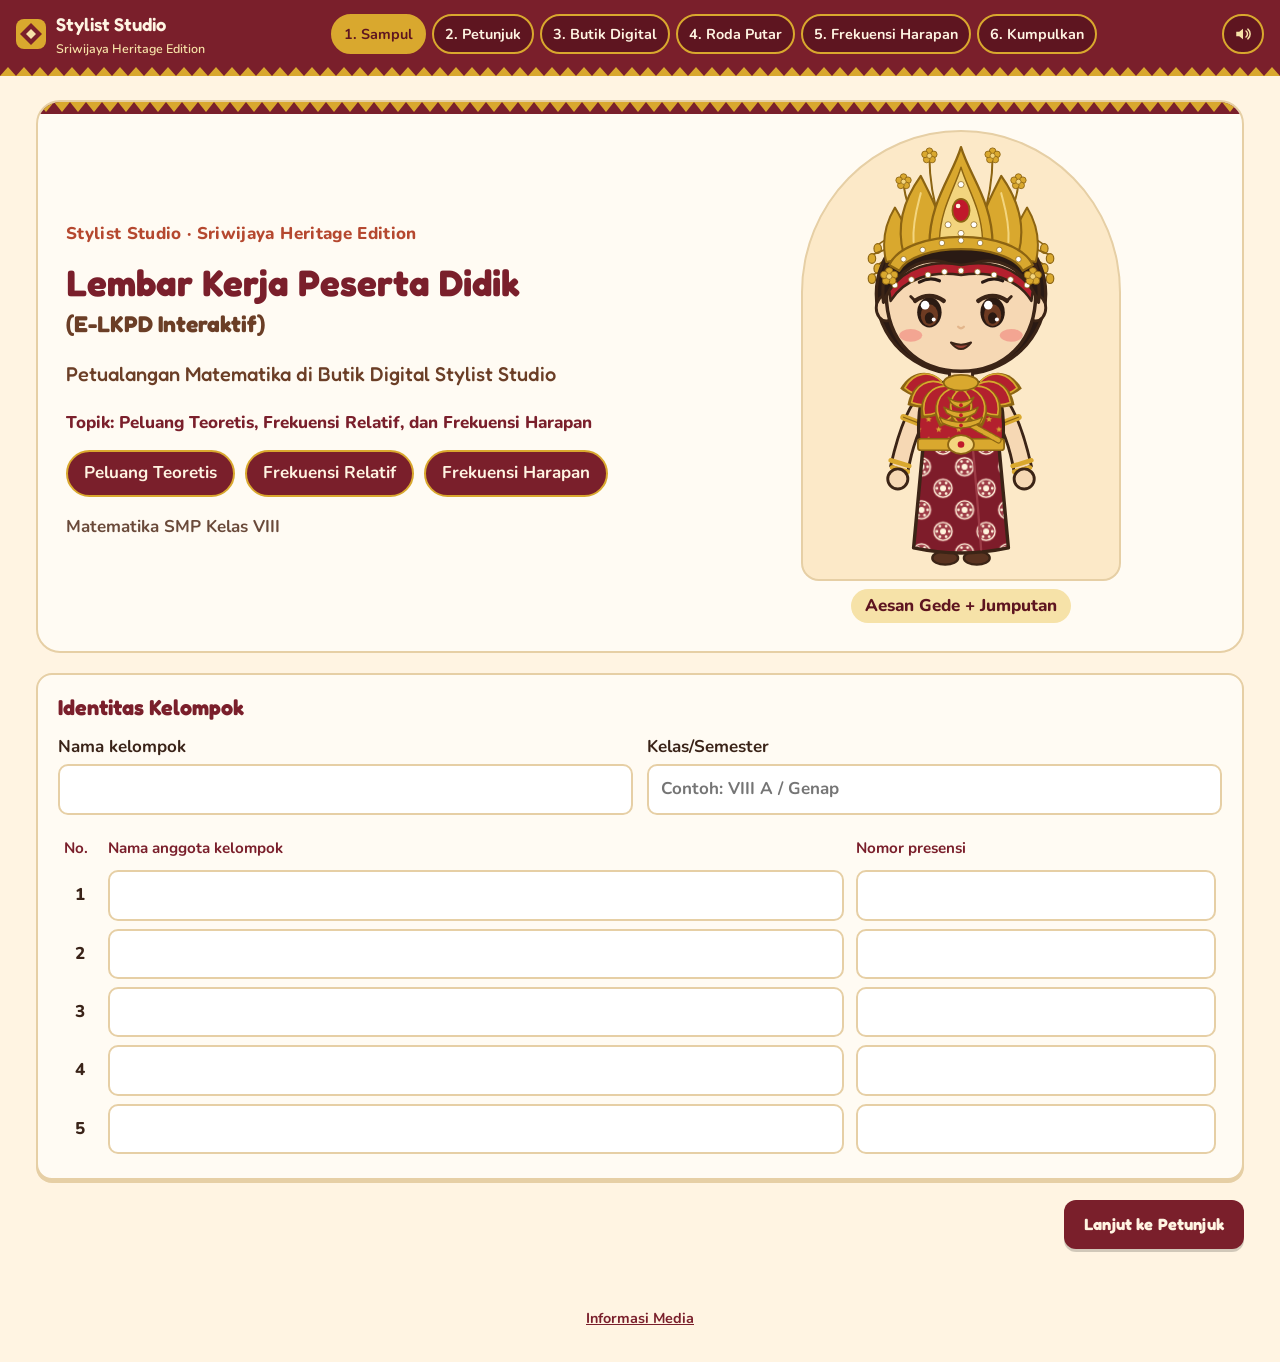
==== commit 6e92b53f: "Pasangan pakaian, 30 putaran, dan enam halaman - Istilah set diganti pasangan pakaian; Roda Spin men" ====
--- a/index.html
+++ b/index.html
@@ -21,8 +21,9 @@
       <button type="button" class="tab" data-page="1"><b>1.</b> <span class="t-long">Sampul</span><span class="t-short">Sampul</span></button>
       <button type="button" class="tab" data-page="2"><b>2.</b> <span class="t-long">Petunjuk</span><span class="t-short">Petunjuk</span></button>
       <button type="button" class="tab" data-page="3"><b>3.</b> <span class="t-long">Butik Digital</span><span class="t-short">Butik</span></button>
-      <button type="button" class="tab" data-page="4"><b>4.</b> <span class="t-long">Roda Spin</span><span class="t-short">Spin</span></button>
-      <button type="button" class="tab" data-page="5"><b>5.</b> <span class="t-long">Kumpulkan</span><span class="t-short">Kumpul</span></button>
+      <button type="button" class="tab" data-page="4"><b>4.</b> <span class="t-long">Roda Putar</span><span class="t-short">Putar</span></button>
+      <button type="button" class="tab" data-page="5"><b>5.</b> <span class="t-long">Frekuensi Harapan</span><span class="t-short">Harapan</span></button>
+      <button type="button" class="tab" data-page="6"><b>6.</b> <span class="t-long">Kumpulkan</span><span class="t-short">Kumpul</span></button>
     </nav>
     <div class="sound">
       <button type="button" class="sound-toggle" id="sound-toggle" aria-expanded="false" aria-controls="sound-panel" aria-label="Pengaturan suara" data-sfx="none"><span class="sound-label">Suara</span></button>
@@ -145,7 +146,7 @@
     <!-- HALAMAN 3: BUTIK DIGITAL -->
     <section class="page" data-page="3" aria-labelledby="judul-akt1" hidden>
       <h1 id="judul-akt1" class="page-title">Aktivitas 1: Menyusun Ruang Sampel</h1>
-      <p class="lead">Klik manekin badan untuk memilih atasan dan manekin kaki untuk memilih bawahan, lalu tekan <b>Simpan Set Pakaian</b>. Temukan semua pasangan yang berbeda.</p>
+      <p class="lead">Klik manekin badan untuk memilih atasan dan manekin kaki untuk memilih bawahan, lalu tekan <b>Simpan Pasangan Pakaian</b>. Temukan semua pasangan yang berbeda.</p>
 
       <div class="shop" aria-label="Butik digital">
         <div class="shop-awning" aria-hidden="true"></div>
@@ -163,7 +164,7 @@
             </div>
             <div class="rug" aria-hidden="true"></div>
             <p class="dress-label" id="dress-label" aria-live="polite">Pilih atasan dan bawahan</p>
-            <button type="button" class="btn btn-primary btn-block" id="save-set" data-sfx="none">Simpan Set Pakaian</button>
+            <button type="button" class="btn btn-primary btn-block" id="save-set" data-sfx="none">Simpan Pasangan Pakaian</button>
           </div>
 
           <div class="rack rack-bottoms">
@@ -189,17 +190,17 @@
 
       <div class="card pemantik">
         <h2>Pertanyaan Pemantik</h2>
-        <p class="q">Set pakaian mana yang paling kamu suka?</p>
-        <div class="fav-grid" id="fav-choices" role="radiogroup" aria-label="Pilih set pakaian kesukaan"></div>
-        <p class="fav-note" id="fav-note">Pilih satu set. Set kesukaanmu akan menjadi kejadian <span class="tex" data-tex="A"></span> pada aktivitas berikutnya.</p>
+        <p class="q">Pasangan pakaian mana yang paling kamu suka?</p>
+        <div class="fav-grid" id="fav-choices" role="radiogroup" aria-label="Pilih pasangan pakaian kesukaan"></div>
+        <p class="fav-note" id="fav-note">Pilih satu pasangan pakaian. Pasangan pakaian kesukaanmu akan menjadi kejadian <span class="tex" data-tex="A"></span> pada aktivitas berikutnya.</p>
       </div>
 
       <div class="card">
         <h2>Ayo Isi</h2>
-        <p>Kejadian <span class="tex" data-tex="A"></span> adalah terpilihnya set kesukaanmu, yaitu <b class="fav-ref">set yang kamu pilih di atas</b>.</p>
+        <p>Kejadian <span class="tex" data-tex="A"></span> adalah terpilihnya pasangan pakaian kesukaanmu, yaitu <b class="fav-ref">pasangan pakaian yang kamu pilih di atas</b>.</p>
         <div class="answer-list">
-          <div class="eq-row"><span>Banyak semua set pakaian yang bisa dibuat (semua sel di tabel):</span> <span class="tex" data-tex="n(S)="></span><input type="text" inputmode="numeric" class="box" data-key="a1_nS" aria-label="n(S)"></div>
-          <div class="eq-row"><span>Banyak set di tabel yang sama persis dengan set kesukaanmu:</span> <span class="tex" data-tex="n(A)="></span><input type="text" inputmode="numeric" class="box" data-key="a1_nA" aria-label="n(A)"></div>
+          <div class="eq-row"><span>Banyak semua pasangan pakaian pada tabel Aktivitas 1:</span> <span class="tex" data-tex="n(S)="></span><input type="text" inputmode="numeric" class="box" data-key="a1_nS" aria-label="n(S)"></div>
+          <div class="eq-row"><span>Banyak pasangan pakaian kesukaan pada tabel Aktivitas 1:</span> <span class="tex" data-tex="n(A)="></span><input type="text" inputmode="numeric" class="box" data-key="a1_nA" aria-label="n(A)"></div>
         </div>
         <p class="fill-status" data-status="akt1"></p>
       </div>
@@ -220,68 +221,116 @@
           </ul>
           <div class="example">
             <p class="example-title">Contoh: butik mini</p>
-            <p>Sebuah butik mini hanya punya 2 atasan (AG dan AP) dan 2 bawahan (S dan J), jadi ada 4 set. Kejadian <span class="tex" data-tex="B"></span> adalah terpilihnya set (AG, J). Hanya ada 1 set (AG, J), maka <span class="tex" data-tex="n(B)=1"></span> dan <span class="tex" data-tex="n(S)=4"></span>, sehingga <span class="tex" data-tex="P(B)=\tfrac{1}{4}"></span>.</p>
+            <p>Sebuah butik mini hanya punya 2 atasan (AG dan AP) dan 2 bawahan (S dan J), jadi ada 4 pasangan pakaian. Kejadian <span class="tex" data-tex="B"></span> adalah terpilihnya pasangan pakaian (AG, J). Hanya ada 1 pasangan (AG, J), maka <span class="tex" data-tex="n(B)=1"></span> dan <span class="tex" data-tex="n(S)=4"></span>, sehingga <span class="tex" data-tex="P(B)=\tfrac{1}{4}"></span>.</p>
           </div>
           <p class="hint">Nilai peluang selalu dari 0 sampai 1.</p>
         </div>
 
         <div class="card">
           <h2>Aktivitas 2: Menentukan Peluang Teoretis</h2>
-          <p class="lead">Sekarang hitung peluang teoretis set kesukaanmu, <b class="fav-ref">set yang kamu pilih</b>, di butik Stylist Studio. Ikuti tiga langkah berikut.</p>
           <ol class="step-list">
             <li>
-              <p>Lihat tabel Aktivitas 1. Ada berapa set yang sama persis dengan set kesukaanmu? Tulis di <span class="tex" data-tex="n(A)"></span>.</p>
-              <div class="eq-row"><span class="tex" data-tex="n(A)="></span><input type="text" inputmode="numeric" class="box" data-key="a2_nA" aria-label="n(A)"></div>
-            </li>
-            <li>
-              <p>Ada berapa set pakaian seluruhnya di tabel? Tulis di <span class="tex" data-tex="n(S)"></span>.</p>
-              <div class="eq-row"><span class="tex" data-tex="n(S)="></span><input type="text" inputmode="numeric" class="box" data-key="a2_nS" aria-label="n(S)"></div>
-            </li>
-            <li>
-              <p>Bagi <span class="tex" data-tex="n(A)"></span> dengan <span class="tex" data-tex="n(S)"></span>.</p>
-              <div class="eq-row"><span class="tex" data-tex="P(A)=\dfrac{n(A)}{n(S)}="></span>
+              <p>Peluang teoretis pasangan pakaian kesukaanmu, <b class="fav-ref">pasangan pakaian yang kamu pilih</b>:</p>
+              <div class="eq-row"><span class="tex" data-tex="P(A)="></span>
                 <span class="frac-input"><input type="text" inputmode="numeric" data-key="a2_pNum" aria-label="Pembilang P(A)"><span class="bar"></span><input type="text" inputmode="numeric" data-key="a2_pDen" aria-label="Penyebut P(A)"></span>
               </div>
             </li>
+            <li>
+              <p>Temanmu memilih pasangan pakaian kesukaan yang berbeda, yaitu <b id="friend-ref">(pilih pasangan pakaian kesukaanmu dulu)</b>. Berapa peluang teoretis pasangan pakaian kesukaan temanmu?</p>
+              <div class="eq-row"><span class="tex" data-tex="P="></span><span class="frac-input"><input type="text" inputmode="numeric" data-key="a2_qNum" aria-label="Pembilang"><span class="bar"></span><input type="text" inputmode="numeric" data-key="a2_qDen" aria-label="Penyebut"></span></div>
+            </li>
           </ol>
-          <div class="question">
-            <p class="q">Temanmu memilih set kesukaan yang berbeda darimu. Berapa peluang teoretis set kesukaan temanmu?</p>
-            <div class="eq-row"><span class="tex" data-tex="P="></span><span class="frac-input"><input type="text" inputmode="numeric" data-key="a2_qNum" aria-label="Pembilang"><span class="bar"></span><input type="text" inputmode="numeric" data-key="a2_qDen" aria-label="Penyebut"></span></div>
-          </div>
           <p class="fill-status" data-status="akt2"></p>
         </div>
       </div>
       <div class="pager"><button type="button" class="btn btn-ghost" data-go="2">Kembali</button><button type="button" class="btn btn-primary" data-go="4">Lanjut ke Aktivitas 3</button></div>
     </section>
 
-    <!-- HALAMAN 4: AKTIVITAS 3 -->
-    <section class="page" data-page="4" aria-labelledby="judul-akt3" hidden>
-      <h1 id="judul-akt3" class="page-title">Aktivitas 3: Frekuensi Harapan dan Eksperimen Frekuensi Relatif</h1>
+    <!-- HALAMAN 4: RODA PUTAR DAN FREKUENSI RELATIF -->
+    <section class="page" data-page="4" aria-labelledby="judul-akt3a" hidden>
+      <h1 id="judul-akt3a" class="page-title">Aktivitas 3: Eksperimen Roda Putar dan Frekuensi Relatif</h1>
 
       <div class="card concept">
-        <h2>Mengenal Frekuensi Harapan dan Frekuensi Relatif</h2>
-        <div class="concept-grid">
-          <div class="example">
-            <p class="example-title">Frekuensi harapan</p>
-            <p>Bayangkan roda spin diputar 12 kali. Pada setiap putaran, peluang set kesukaanmu <b class="fav-ref">(set pilihanmu)</b> terpilih adalah <span class="tex" data-tex="\tfrac{1}{6}"></span>. Kira-kira berapa kali set kesukaanmu muncul?</p>
-            <div class="formula small"><span class="tex" data-tex="12\times\dfrac{1}{6}=2\text{ kali}" data-display="1"></span></div>
-            <p>Bilangan 2 ini disebut <b>frekuensi harapan</b>: banyak kemunculan yang kita harapkan. Nilainya dihitung <b>sebelum</b> percobaan, dari peluang teoretis.</p>
-            <p>Untuk kejadian apa pun dan <span class="tex" data-tex="N"></span> kali percobaan berlaku <span class="tex" data-tex="F_h=N\times P(A)"></span>.</p>
-          </div>
-          <div class="example">
-            <p class="example-title">Frekuensi relatif</p>
-            <p>Sekarang roda benar-benar diputar. Misalnya dari 10 putaran, set kesukaanmu muncul 3 kali. Bagian kemunculannya adalah</p>
-            <div class="formula small"><span class="tex" data-tex="\dfrac{3}{10}" data-display="1"></span></div>
-            <p>Pecahan ini disebut <b>frekuensi relatif</b> (disebut juga peluang empiris). Nilainya dihitung <b>sesudah</b> percobaan, dari data nyata.</p>
-            <p>Untuk kejadian apa pun berlaku <span class="tex" data-tex="F_r=\dfrac{k}{N}"></span>, dengan <span class="tex" data-tex="k"></span> banyak kemunculan.</p>
-          </div>
-        </div>
-        <p class="hint">Contoh di atas hanya ilustrasi. Pada aktivitas ini kamu memakai roda yang diputar 20 kali.</p>
-      </div>
-
-      <div class="card">
-        <h2>3.1 Menghitung Frekuensi Harapan</h2>
-        <p class="lead">Roda akan diputar 20 kali. Tentukan frekuensi harapan munculnya set kesukaanmu, <b class="fav-ref">set yang kamu pilih</b>.</p>
+        <h2>Mengenal Frekuensi Relatif</h2>
+        <div class="example">
+          <p>Misalnya roda diputar 10 kali, dan pasangan pakaian kesukaanmu <b class="fav-ref">(pasangan pilihanmu)</b> muncul 3 kali. Bagian kemunculannya adalah</p>
+          <div class="formula small"><span class="tex" data-tex="\dfrac{3}{10}" data-display="1"></span></div>
+          <p>Pecahan ini disebut <b>frekuensi relatif</b> (disebut juga peluang empiris). Nilainya dihitung <b>sesudah</b> percobaan, dari data nyata.</p>
+          <p>Untuk kejadian apa pun berlaku <span class="tex" data-tex="F_r=\dfrac{k}{N}"></span>, dengan <span class="tex" data-tex="k"></span> banyak kemunculan dan <span class="tex" data-tex="N"></span> banyak percobaan.</p>
+        </div>
+        <p class="hint">Contoh di atas hanya ilustrasi. Pada aktivitas ini roda diputar 30 kali.</p>
+      </div>
+
+      <div class="card">
+        <h2>3.1 Eksperimen Digital Roda Putar</h2>
+        <p class="lead">Putar roda. Setiap putaran memilih satu pasangan pakaian secara acak. Lakukan tepat 30 kali.</p>
+        <div class="spin-lab">
+          <div class="spin-char">
+            <div class="stage stage-solo" id="spin-stage"></div>
+            <p class="dress-label" id="spin-label">Belum ada hasil</p>
+          </div>
+          <div class="spin-wheel">
+            <div class="wheel-wrap">
+              <div class="pointer" aria-hidden="true"></div>
+              <div class="wheel" id="wheel"></div>
+            </div>
+            <p class="spin-result" id="spin-result" role="status" aria-live="polite">Percobaan ke-0 dari 30</p>
+            <div class="spin-buttons">
+              <button type="button" class="btn btn-primary" id="spin-once" data-sfx="none">Putar 1 Kali</button>
+              <button type="button" class="btn btn-gold" id="spin-auto" data-sfx="none">Putar Acak 30 Kali</button>
+              <button type="button" class="btn btn-ghost" id="spin-reset">Atur Ulang Data</button>
+            </div>
+          </div>
+          <div class="spin-stats">
+            <table class="stats" id="stats-table">
+              <thead><tr><th scope="col">Pasangan Pakaian</th><th scope="col" class="num">Frekuensi (k)</th></tr></thead>
+              <tbody></tbody>
+              <tfoot><tr><th scope="row">Total</th><td class="num" id="stats-total">0</td></tr></tfoot>
+            </table>
+          </div>
+        </div>
+      </div>
+
+      <div class="card">
+        <h2>3.2 Menentukan Frekuensi Relatif</h2>
+        <p class="lead">Amati tabel hasil percobaan. Mulailah dari pasangan pakaian kesukaanmu (baris bertanda ★), lalu hitung frekuensi relatif semua pasangan pakaian.</p>
+        <div class="formula"><span class="tex" data-tex="F_r=\dfrac{k}{N}" data-display="1"></span></div>
+        <ul class="where">
+          <li><span class="tex" data-tex="F_r"></span> = frekuensi relatif</li>
+          <li><span class="tex" data-tex="k"></span> = frekuensi kemunculan kejadian</li>
+          <li><span class="tex" data-tex="N"></span> = banyak percobaan, <span class="tex" data-tex="N=30"></span></li>
+        </ul>
+        <p class="locked-inline" id="fr-lock">Selesaikan 30 percobaan pada roda putar untuk mengisi tabel ini.</p>
+        <div class="table-scroll">
+          <table class="stats fr-table" id="fr-table">
+            <thead><tr><th scope="col">Pasangan</th><th scope="col" class="num">k</th><th scope="col" class="num">N</th><th scope="col">Frekuensi relatif</th></tr></thead>
+            <tbody></tbody>
+          </table>
+        </div>
+        <p class="hint">Isi pembilang di kotak atas dan penyebut di kotak bawah.</p>
+        <p class="fill-status" data-status="akt33"></p>
+      </div>
+      <div class="pager"><button type="button" class="btn btn-ghost" data-go="3">Kembali</button><button type="button" class="btn btn-primary" data-go="5">Lanjut ke Frekuensi Harapan</button></div>
+    </section>
+
+    <!-- HALAMAN 5: FREKUENSI HARAPAN -->
+    <section class="page" data-page="5" aria-labelledby="judul-akt3b" hidden>
+      <h1 id="judul-akt3b" class="page-title">Aktivitas 3: Frekuensi Harapan</h1>
+
+      <div class="card concept">
+        <h2>Mengenal Frekuensi Harapan</h2>
+        <div class="example">
+          <p>Bayangkan roda diputar 12 kali. Pada setiap putaran, peluang pasangan pakaian kesukaanmu <b class="fav-ref">(pasangan pilihanmu)</b> terpilih adalah <span class="tex" data-tex="\tfrac{1}{6}"></span>. Kira-kira berapa kali pasangan pakaian kesukaanmu muncul?</p>
+          <div class="formula small"><span class="tex" data-tex="12\times\dfrac{1}{6}=2\text{ kali}" data-display="1"></span></div>
+          <p>Bilangan 2 ini disebut <b>frekuensi harapan</b>: banyak kemunculan yang kita harapkan. Nilainya dihitung <b>sebelum</b> percobaan, dari peluang teoretis.</p>
+          <p>Untuk kejadian apa pun dan <span class="tex" data-tex="N"></span> kali percobaan berlaku <span class="tex" data-tex="F_h=N\times P(A)"></span>.</p>
+        </div>
+        <p class="hint">Contoh di atas hanya ilustrasi. Pada aktivitas ini roda diputar 30 kali.</p>
+      </div>
+
+      <div class="card">
+        <h2>3.3 Menghitung Frekuensi Harapan</h2>
+        <p class="lead">Roda diputar 30 kali. Tentukan frekuensi harapan munculnya pasangan pakaian kesukaanmu, <b class="fav-ref">pasangan pakaian yang kamu pilih</b>.</p>
         <div class="formula"><span class="tex" data-tex="F_h=N\times P(A)" data-display="1"></span></div>
         <ul class="where">
           <li><span class="tex" data-tex="F_h"></span> = frekuensi harapan</li>
@@ -294,72 +343,21 @@
           <span class="tex" data-tex="\times"></span>
           <span class="frac-input"><input type="text" inputmode="numeric" data-key="a31_pNum" aria-label="Pembilang P(A)"><span class="bar"></span><input type="text" inputmode="numeric" data-key="a31_pDen" aria-label="Penyebut P(A)"></span>
           <span class="tex" data-tex="="></span>
-          <span class="frac-input"><input type="text" inputmode="numeric" data-key="a31_rNum" aria-label="Pembilang hasil frekuensi harapan"><span class="bar"></span><input type="text" inputmode="numeric" data-key="a31_rDen" aria-label="Penyebut hasil frekuensi harapan"></span>
-        </div>
-        <p class="hint">Tulis hasilnya sebagai pecahan: pembilang di kotak atas, penyebut di kotak bawah.</p>
+          <input type="text" inputmode="numeric" class="box" data-key="a31_res" aria-label="Hasil frekuensi harapan">
+        </div>
         <p class="fill-status" data-status="akt31"></p>
       </div>
 
       <div class="card">
-        <h2>3.2 Eksperimen Digital Roda Spin</h2>
-        <p class="lead">Putar roda. Setiap putaran memilih satu pasangan pakaian secara acak. Lakukan tepat 20 kali.</p>
-        <div class="spin-lab">
-          <div class="spin-char">
-            <div class="stage stage-solo" id="spin-stage"></div>
-            <p class="dress-label" id="spin-label">Belum ada hasil</p>
-          </div>
-          <div class="spin-wheel">
-            <div class="wheel-wrap">
-              <div class="pointer" aria-hidden="true"></div>
-              <div class="wheel" id="wheel"></div>
-            </div>
-            <p class="spin-result" id="spin-result" role="status" aria-live="polite">Percobaan ke-0 dari 20</p>
-            <div class="spin-buttons">
-              <button type="button" class="btn btn-primary" id="spin-once" data-sfx="none">Spin 1 Kali</button>
-              <button type="button" class="btn btn-gold" id="spin-20" data-sfx="none">Randomize 20 Kali</button>
-              <button type="button" class="btn btn-ghost" id="spin-reset">Reset Data</button>
-            </div>
-          </div>
-          <div class="spin-stats">
-            <table class="stats" id="stats-table">
-              <thead><tr><th scope="col">Pasangan Pakaian</th><th scope="col" class="num">Frekuensi (k)</th></tr></thead>
-              <tbody></tbody>
-              <tfoot><tr><th scope="row">Total</th><td class="num" id="stats-total">0</td></tr></tfoot>
-            </table>
-          </div>
-        </div>
-      </div>
-
-      <div class="card">
-        <h2>3.3 Menentukan Frekuensi Relatif</h2>
-        <p class="lead">Amati tabel hasil percobaan. Mulailah dari set kesukaanmu (baris bertanda ★), lalu hitung frekuensi relatif semua set.</p>
-        <div class="formula"><span class="tex" data-tex="F_r=\dfrac{k}{N}" data-display="1"></span></div>
-        <ul class="where">
-          <li><span class="tex" data-tex="F_r"></span> = frekuensi relatif</li>
-          <li><span class="tex" data-tex="k"></span> = frekuensi kemunculan kejadian</li>
-          <li><span class="tex" data-tex="N"></span> = banyak percobaan, <span class="tex" data-tex="N=20"></span></li>
-        </ul>
-        <p class="locked-inline" id="fr-lock">Selesaikan 20 percobaan pada roda spin untuk mengisi tabel ini.</p>
-        <div class="table-scroll">
-          <table class="stats fr-table" id="fr-table">
-            <thead><tr><th scope="col">Pasangan</th><th scope="col" class="num">k</th><th scope="col" class="num">N</th><th scope="col">Frekuensi relatif</th></tr></thead>
-            <tbody></tbody>
-          </table>
-        </div>
-        <p class="hint">Isi pembilang di kotak atas dan penyebut di kotak bawah.</p>
-        <p class="fill-status" data-status="akt33"></p>
-      </div>
-
-      <div class="card">
         <h2>3.4 Membandingkan Frekuensi Harapan dan Frekuensi Relatif</h2>
-        <p class="lead">Kerjakan satu langkah demi satu langkah untuk set kesukaanmu, <b class="fav-ref">set yang kamu pilih</b>.</p>
-        <p class="locked-inline" id="cmp-lock">Pilih set kesukaan di halaman Butik dan selesaikan 20 putaran roda dulu.</p>
+        <p class="lead">Kerjakan satu langkah demi satu langkah untuk pasangan pakaian kesukaanmu, <b class="fav-ref">pasangan pakaian yang kamu pilih</b>.</p>
+        <p class="locked-inline" id="cmp-lock">Pilih pasangan pakaian kesukaan di halaman Butik dan selesaikan 30 putaran roda di halaman Roda Putar dulu.</p>
 
         <div id="cmp-body">
           <div class="cmp-step" id="cmp-step1">
             <p class="cmp-num">Langkah 1</p>
-            <p>Lihat tabel roda spin. Berapa kali set kesukaanmu muncul dari 20 putaran?</p>
-            <div class="eq-row"><input type="text" inputmode="numeric" class="box" data-key="cmp_k" aria-label="Banyak kemunculan set kesukaan"><span>kali</span></div>
+            <p>Lihat tabel roda putar di halaman 4. Berapa kali pasangan pakaian kesukaanmu muncul dari 30 putaran?</p>
+            <div class="eq-row"><input type="text" inputmode="numeric" class="box" data-key="cmp_k" aria-label="Banyak kemunculan pasangan pakaian kesukaan"><span>kali</span></div>
           </div>
 
           <div class="cmp-step" id="cmp-step2" hidden>
@@ -369,24 +367,25 @@
                 <p class="cmp-when">Sebelum roda diputar</p>
                 <p class="cmp-name">Frekuensi harapan</p>
                 <p>Diharapkan muncul <b id="cmp-fh">…</b> kali</p>
-                <p class="cmp-src">dari jawabanmu di 3.1</p>
+                <p class="cmp-src">dari jawabanmu di 3.3</p>
               </div>
               <div class="cmp-card">
                 <p class="cmp-when">Sesudah roda diputar</p>
                 <p class="cmp-name">Frekuensi relatif</p>
-                <p>Benar-benar muncul <b id="cmp-kshow">…</b> kali dari 20</p>
+                <p>Benar-benar muncul <b id="cmp-kshow">…</b> kali dari 30</p>
                 <p class="cmp-src">frekuensi relatifnya <span id="cmp-fr">…</span></p>
               </div>
             </div>
             <fieldset class="mcq">
-              <legend>Set kesukaanmu muncul …</legend>
+              <legend>Pasangan pakaian kesukaanmu muncul …</legend>
               <label><input type="radio" name="cmp_dir" value="a" data-key="cmp_dir"> lebih sering dari yang diharapkan.</label>
-              <label><input type="radio" name="cmp_dir" value="b" data-key="cmp_dir"> lebih jarang dari yang diharapkan.</label>
+              <label><input type="radio" name="cmp_dir" value="b" data-key="cmp_dir"> sama dengan yang diharapkan.</label>
+              <label><input type="radio" name="cmp_dir" value="c" data-key="cmp_dir"> lebih jarang dari yang diharapkan.</label>
             </fieldset>
           </div>
 
           <div class="cmp-take" id="cmp-take" hidden>
-            <b>Ingat:</b> frekuensi harapan dihitung dari peluang <b>sebelum</b> roda diputar. Frekuensi relatif dihitung dari hasil <b>sesudah</b> roda diputar. Keduanya bisa berbeda karena hasil roda spin acak.
+            <b>Ingat:</b> frekuensi harapan dihitung dari peluang <b>sebelum</b> roda diputar. Frekuensi relatif dihitung dari hasil <b>sesudah</b> roda diputar. Keduanya bisa berbeda karena hasil roda putar acak.
           </div>
         </div>
         <p class="fill-status" data-status="akt34"></p>
@@ -394,8 +393,8 @@
 
       <div class="card">
         <h2>3.5 Kesimpulan</h2>
-        <p class="lead">Bandingkan frekuensi relatif semua set dengan peluang teoretisnya.</p>
-        <div class="formula two"><span class="tex" data-tex="P(A)=\dfrac{1}{6}" data-display="1"></span><span class="tex" data-tex="F_r=\dfrac{k}{20}" data-display="1"></span></div>
+        <p class="lead">Bandingkan frekuensi relatif semua pasangan pakaian dengan peluang teoretisnya.</p>
+        <div class="formula two"><span class="tex" data-tex="P(A)=\dfrac{1}{6}" data-display="1"></span><span class="tex" data-tex="F_r=\dfrac{k}{30}" data-display="1"></span></div>
 
         <fieldset class="mcq">
           <legend>1. Apakah frekuensi relatif setiap pasangan pakaian sama dengan peluang teoretisnya?</legend>
@@ -404,8 +403,8 @@
         </fieldset>
         <fieldset class="mcq">
           <legend>2. Mengapa hasil percobaan dapat berbeda dari peluang teoretis?</legend>
-          <label><input type="radio" name="a34_2" value="a" data-key="a34_2"> Karena roda spin tidak adil.</label>
-          <label><input type="radio" name="a34_2" value="b" data-key="a34_2"> Karena hasil setiap putaran acak dan percobaan hanya 20 kali.</label>
+          <label><input type="radio" name="a34_2" value="a" data-key="a34_2"> Karena roda putar tidak adil.</label>
+          <label><input type="radio" name="a34_2" value="b" data-key="a34_2"> Karena hasil setiap putaran acak dan percobaan hanya 30 kali.</label>
           <label><input type="radio" name="a34_2" value="c" data-key="a34_2"> Karena peluang teoretisnya salah dihitung.</label>
         </fieldset>
         <fieldset class="mcq">
@@ -418,11 +417,11 @@
         </fieldset>
         <p class="fill-status" data-status="akt35"></p>
       </div>
-      <div class="pager"><button type="button" class="btn btn-ghost" data-go="3">Kembali</button><button type="button" class="btn btn-primary" data-go="5">Periksa &amp; Kumpulkan</button></div>
-    </section>
-
-    <!-- HALAMAN 5: PERIKSA & KUMPULKAN -->
-    <section class="page" data-page="5" aria-labelledby="judul-rekap" hidden>
+      <div class="pager"><button type="button" class="btn btn-ghost" data-go="4">Kembali</button><button type="button" class="btn btn-primary" data-go="6">Periksa &amp; Kumpulkan</button></div>
+    </section>
+
+    <!-- HALAMAN 6: PERIKSA & KUMPULKAN -->
+    <section class="page" data-page="6" aria-labelledby="judul-rekap" hidden>
       <h1 id="judul-rekap" class="page-title">Periksa dan Kumpulkan</h1>
       <p class="lead">Periksa semua jawabanmu. Tekan <b>Ubah</b> untuk memperbaiki. Jika sudah yakin, tekan <b>Kumpulkan Jawaban</b>, lalu <b>Unduh PDF</b>.</p>
       <div id="recap"></div>
@@ -433,7 +432,7 @@
           <button type="button" class="btn btn-ghost" id="print-btn">Unduh PDF</button>
         </div>
       </div>
-      <div class="pager"><button type="button" class="btn btn-ghost" data-go="4">Kembali</button><span></span></div>
+      <div class="pager"><button type="button" class="btn btn-ghost" data-go="5">Kembali</button><span></span></div>
     </section>
   </main>
 
--- a/css/style.css
+++ b/css/style.css
@@ -396,7 +396,7 @@
   .brand { font-size: 1rem; }
 
   /* tab: lima kolom tetap, angka di atas, label pendek di bawah */
-  .tabs { order: 2; width: 100%; display: grid; grid-template-columns: repeat(5, minmax(0, 1fr)); gap: 4px; overflow: visible; }
+  .tabs { order: 2; width: 100%; display: grid; grid-template-columns: repeat(6, minmax(0, 1fr)); gap: 3px; overflow: visible; }
   .tab { display: flex; flex-direction: column; align-items: center; justify-content: center; gap: 0;
          padding: 4px 2px; border-radius: 10px; font-size: .74rem; line-height: 1.15; min-height: 46px; }
   .tab b { font-size: .95rem; }
@@ -631,3 +631,19 @@
   .cmp-cards { grid-template-columns: 1fr; }
 }
 .cmp-hint { display: inline-block; background: #FFF6E4; border: 2px dashed var(--gold); border-radius: 10px; padding: 4px 12px; font-weight: 800; color: var(--maroon); }
+
+@media (max-width: 380px) {
+  .tab { font-size: .64rem; padding: 4px 1px; }
+}
+
+/* laptop kecil: enam tab + tombol suara muat satu baris */
+@media (min-width: 761px) and (max-width: 1280px) {
+  .sound-label { display: none; }
+  .sound-toggle { padding: 6px 10px; }
+  .tab { padding: 6px 11px; }
+}
+@media (min-width: 761px) and (max-width: 1050px) {
+  .tab .t-long { display: none; }
+  .tab .t-short { display: inline; }
+  .tab { padding: 6px 9px; font-size: .85rem; }
+}
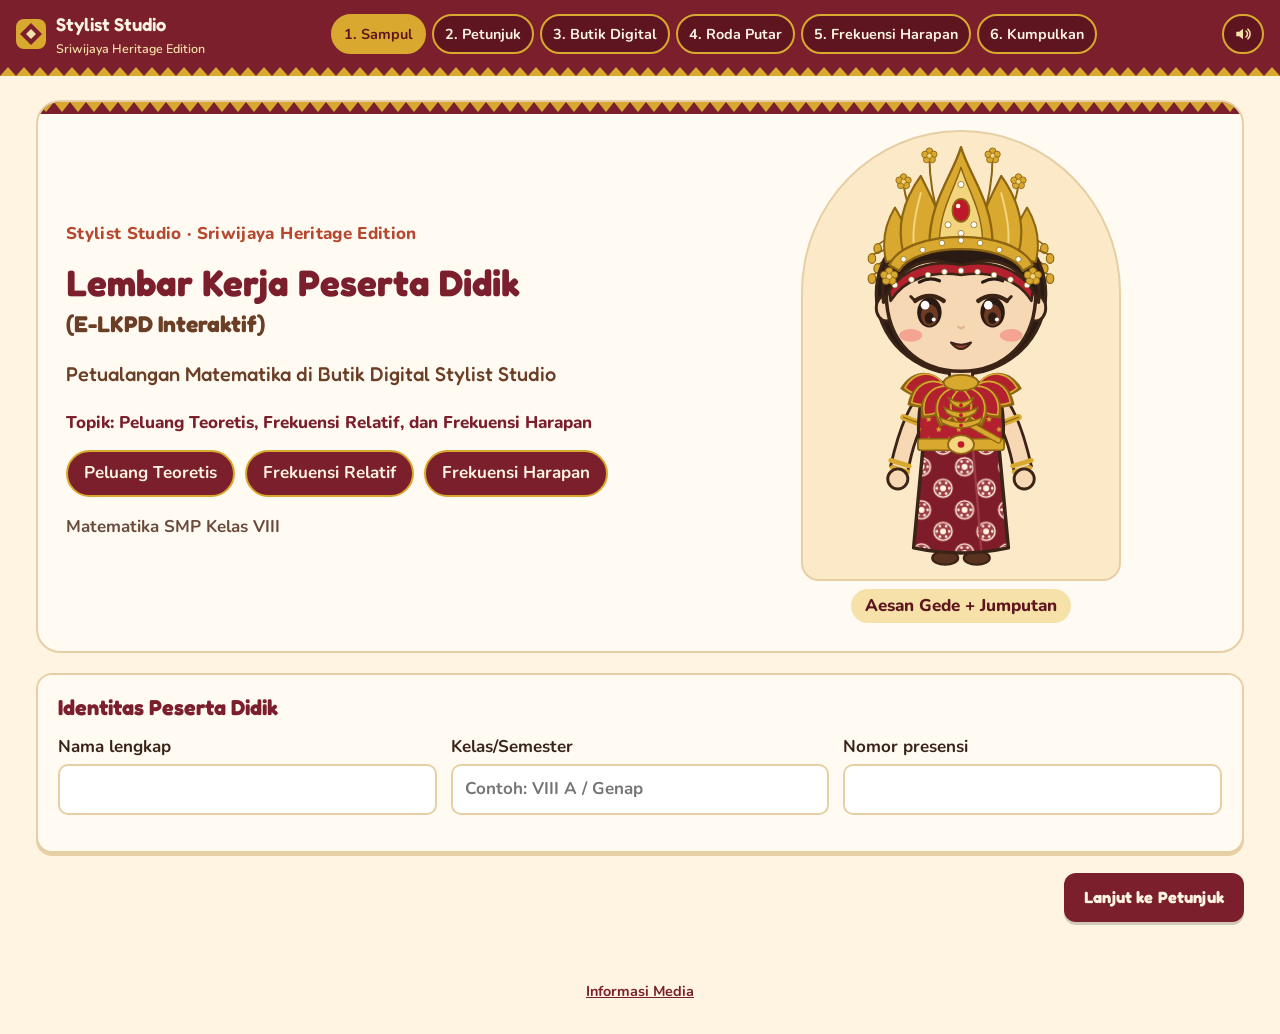
==== commit 04afa7d1: "Kolom N 30, definisi formal, identitas perorangan, dan sinkron dokumen - Kolom N tabel frekuensi rel" ====
--- a/index.html
+++ b/index.html
@@ -68,19 +68,18 @@
       </div>
 
       <div class="card identity">
-        <h2>Identitas Kelompok</h2>
+        <h2>Identitas Peserta Didik</h2>
         <div class="form-grid">
-          <label>Nama kelompok
-            <input type="text" data-key="id_kelompok" autocomplete="off">
+          <label>Nama lengkap
+            <input type="text" data-key="id_nama" autocomplete="off">
           </label>
           <label>Kelas/Semester
             <input type="text" data-key="id_kelas" placeholder="Contoh: VIII A / Genap" autocomplete="off">
           </label>
-        </div>
-        <table class="member-table">
-          <thead><tr><th>No.</th><th>Nama anggota kelompok</th><th>Nomor presensi</th></tr></thead>
-          <tbody id="member-rows"></tbody>
-        </table>
+          <label>Nomor presensi
+            <input type="text" inputmode="numeric" data-key="id_no" autocomplete="off">
+          </label>
+        </div>
       </div>
       <div class="pager"><span></span><button type="button" class="btn btn-primary" data-go="2">Lanjut ke Petunjuk</button></div>
     </section>
@@ -94,7 +93,7 @@
           <h2>A. Petunjuk Penggunaan E-LKPD</h2>
           <ol class="steps">
             <li>Berdoalah sebelum memulai pembelajaran.</li>
-            <li>Isilah identitas kelompok terlebih dahulu.</li>
+            <li>Isilah identitas dirimu terlebih dahulu.</li>
             <li>Bacalah petunjuk setiap aktivitas dengan cermat.</li>
             <li>Gunakan butik digital untuk mencoba berbagai pasangan pakaian.</li>
             <li>Kerjakan setiap aktivitas secara berurutan.</li>
@@ -211,19 +210,15 @@
 
       <div id="akt2" hidden>
         <div class="card concept">
-          <h2>Mengenal Peluang Teoretis</h2>
-          <p><b>Peluang teoretis</b> adalah ukuran seberapa mungkin suatu kejadian terjadi, dihitung tanpa melakukan percobaan. Caranya, banyak hasil yang kita harapkan dibagi banyak semua hasil yang mungkin. Syaratnya, setiap hasil punya kesempatan yang sama.</p>
+          <h2>Pengertian Peluang Teoretis</h2>
+          <p class="definition"><b>Peluang teoretis</b> suatu kejadian adalah perbandingan antara banyak hasil yang termasuk kejadian itu dan banyak semua hasil yang mungkin. Peluang ini dihitung tanpa melakukan percobaan, dengan syarat setiap hasil punya kesempatan yang sama untuk muncul.</p>
           <div class="formula"><span class="tex" data-tex="P(A)=\dfrac{n(A)}{n(S)}" data-display="1"></span></div>
           <ul class="where">
             <li><span class="tex" data-tex="P(A)"></span> = peluang teoretis kejadian <span class="tex" data-tex="A"></span></li>
             <li><span class="tex" data-tex="n(A)"></span> = banyak hasil yang termasuk kejadian <span class="tex" data-tex="A"></span></li>
             <li><span class="tex" data-tex="n(S)"></span> = banyak semua hasil yang mungkin (ruang sampel)</li>
           </ul>
-          <div class="example">
-            <p class="example-title">Contoh: butik mini</p>
-            <p>Sebuah butik mini hanya punya 2 atasan (AG dan AP) dan 2 bawahan (S dan J), jadi ada 4 pasangan pakaian. Kejadian <span class="tex" data-tex="B"></span> adalah terpilihnya pasangan pakaian (AG, J). Hanya ada 1 pasangan (AG, J), maka <span class="tex" data-tex="n(B)=1"></span> dan <span class="tex" data-tex="n(S)=4"></span>, sehingga <span class="tex" data-tex="P(B)=\tfrac{1}{4}"></span>.</p>
-          </div>
-          <p class="hint">Nilai peluang selalu dari 0 sampai 1.</p>
+          <p class="example-line"><b>Contoh:</b> butik mini punya 2 atasan dan 2 bawahan, jadi ada 4 pasangan pakaian. Peluang terpilihnya pasangan (AG, J) adalah <span class="tex" data-tex="\tfrac{1}{4}"></span>.</p>
         </div>
 
         <div class="card">
@@ -251,14 +246,10 @@
       <h1 id="judul-akt3a" class="page-title">Aktivitas 3: Eksperimen Roda Putar dan Frekuensi Relatif</h1>
 
       <div class="card concept">
-        <h2>Mengenal Frekuensi Relatif</h2>
-        <div class="example">
-          <p>Misalnya roda diputar 10 kali, dan pasangan pakaian kesukaanmu <b class="fav-ref">(pasangan pilihanmu)</b> muncul 3 kali. Bagian kemunculannya adalah</p>
-          <div class="formula small"><span class="tex" data-tex="\dfrac{3}{10}" data-display="1"></span></div>
-          <p>Pecahan ini disebut <b>frekuensi relatif</b> (disebut juga peluang empiris). Nilainya dihitung <b>sesudah</b> percobaan, dari data nyata.</p>
-          <p>Untuk kejadian apa pun berlaku <span class="tex" data-tex="F_r=\dfrac{k}{N}"></span>, dengan <span class="tex" data-tex="k"></span> banyak kemunculan dan <span class="tex" data-tex="N"></span> banyak percobaan.</p>
-        </div>
-        <p class="hint">Contoh di atas hanya ilustrasi. Pada aktivitas ini roda diputar 30 kali.</p>
+        <h2>Pengertian Frekuensi Relatif</h2>
+        <p class="definition"><b>Frekuensi relatif</b> suatu kejadian adalah perbandingan antara banyak kali kejadian itu muncul dan banyak percobaan yang dilakukan. Frekuensi relatif dihitung <b>sesudah</b> percobaan, dari data hasil percobaan. Nama lainnya peluang empiris.</p>
+        <div class="formula"><span class="tex" data-tex="F_r=\dfrac{k}{N}" data-display="1"></span></div>
+        <p class="example-line"><b>Contoh:</b> roda diputar 10 kali dan pasangan (AG, J) muncul 3 kali, maka <span class="tex" data-tex="F_r=\tfrac{3}{10}"></span>.</p>
       </div>
 
       <div class="card">
@@ -318,14 +309,10 @@
       <h1 id="judul-akt3b" class="page-title">Aktivitas 3: Frekuensi Harapan</h1>
 
       <div class="card concept">
-        <h2>Mengenal Frekuensi Harapan</h2>
-        <div class="example">
-          <p>Bayangkan roda diputar 12 kali. Pada setiap putaran, peluang pasangan pakaian kesukaanmu <b class="fav-ref">(pasangan pilihanmu)</b> terpilih adalah <span class="tex" data-tex="\tfrac{1}{6}"></span>. Kira-kira berapa kali pasangan pakaian kesukaanmu muncul?</p>
-          <div class="formula small"><span class="tex" data-tex="12\times\dfrac{1}{6}=2\text{ kali}" data-display="1"></span></div>
-          <p>Bilangan 2 ini disebut <b>frekuensi harapan</b>: banyak kemunculan yang kita harapkan. Nilainya dihitung <b>sebelum</b> percobaan, dari peluang teoretis.</p>
-          <p>Untuk kejadian apa pun dan <span class="tex" data-tex="N"></span> kali percobaan berlaku <span class="tex" data-tex="F_h=N\times P(A)"></span>.</p>
-        </div>
-        <p class="hint">Contoh di atas hanya ilustrasi. Pada aktivitas ini roda diputar 30 kali.</p>
+        <h2>Pengertian Frekuensi Harapan</h2>
+        <p class="definition"><b>Frekuensi harapan</b> suatu kejadian adalah banyak kali kejadian itu diharapkan muncul dalam sejumlah percobaan. Frekuensi harapan dihitung <b>sebelum</b> percobaan, yaitu hasil kali banyak percobaan dengan peluang teoretis kejadian itu.</p>
+        <div class="formula"><span class="tex" data-tex="F_h=N\times P(A)" data-display="1"></span></div>
+        <p class="example-line"><b>Contoh:</b> roda diputar 12 kali dan peluang pasangan (AG, J) adalah <span class="tex" data-tex="\tfrac{1}{6}"></span>, maka <span class="tex" data-tex="F_h=12\times\tfrac{1}{6}=2"></span> kali.</p>
       </div>
 
       <div class="card">
--- a/css/style.css
+++ b/css/style.css
@@ -140,12 +140,6 @@
   border: 2px solid var(--line); background: #FFFFFF; min-height: 44px;
 }
 input[type="text"]:focus, textarea:focus { outline: none; border-color: var(--gold-dk); box-shadow: 0 0 0 3px var(--gold-lt); }
-.member-table { width: 100%; border-collapse: collapse; }
-.member-table th { text-align: left; color: var(--maroon); font-size: .95rem; padding: 6px; }
-.member-table td { padding: 4px 6px; }
-.member-table td:first-child { width: 44px; font-weight: 800; text-align: center; }
-.member-table td:last-child { width: 32%; }
-.member-table input { margin: 0; }
 
 /* ---------- Tombol ---------- */
 .btn {
@@ -470,17 +464,11 @@
 
 /* ---------- Kotak konsep ---------- */
 .concept { border-color: var(--bata); }
-.concept-grid { display: grid; gap: 14px; grid-template-columns: repeat(auto-fit, minmax(280px, 1fr)); margin-bottom: 8px; }
-.example { background: #FFF6E4; border: 2px dashed var(--line); border-radius: 12px; padding: 12px 14px; margin-bottom: 10px; }
-.example p:last-child { margin-bottom: 0; }
-.example-title { font-family: var(--font-head); font-weight: 600; color: var(--bata); margin-bottom: .4em; }
-.formula.small { padding: 2px 12px; margin: 6px 0 10px; }
-.formula.small .katex { font-size: 1.2em; }
 .step-list { margin: 0 0 12px; padding-left: 1.4em; }
 .step-list > li { margin-bottom: 12px; }
 .step-list > li > p { margin-bottom: 6px; }
 .step-list .mcq { margin: 0; }
-.example .tex, .where .tex { white-space: nowrap; }
+.where .tex { white-space: nowrap; }
 
 /* ---------- Notifikasi set di tengah layar ---------- */
 .notice { position: fixed; inset: 0; z-index: 70; display: grid; place-items: center; padding: 16px; pointer-events: none; }
@@ -647,3 +635,8 @@
   .tab .t-short { display: inline; }
   .tab { padding: 6px 9px; font-size: .85rem; }
 }
+
+/* kotak pengertian: definisi, rumus, satu baris contoh */
+.definition { background: #FFF6E4; border-left: 5px solid var(--bata); border-radius: 0 10px 10px 0; padding: 10px 14px; }
+.example-line { margin: 0; color: var(--ink-soft); }
+.example-line .tex { white-space: nowrap; }
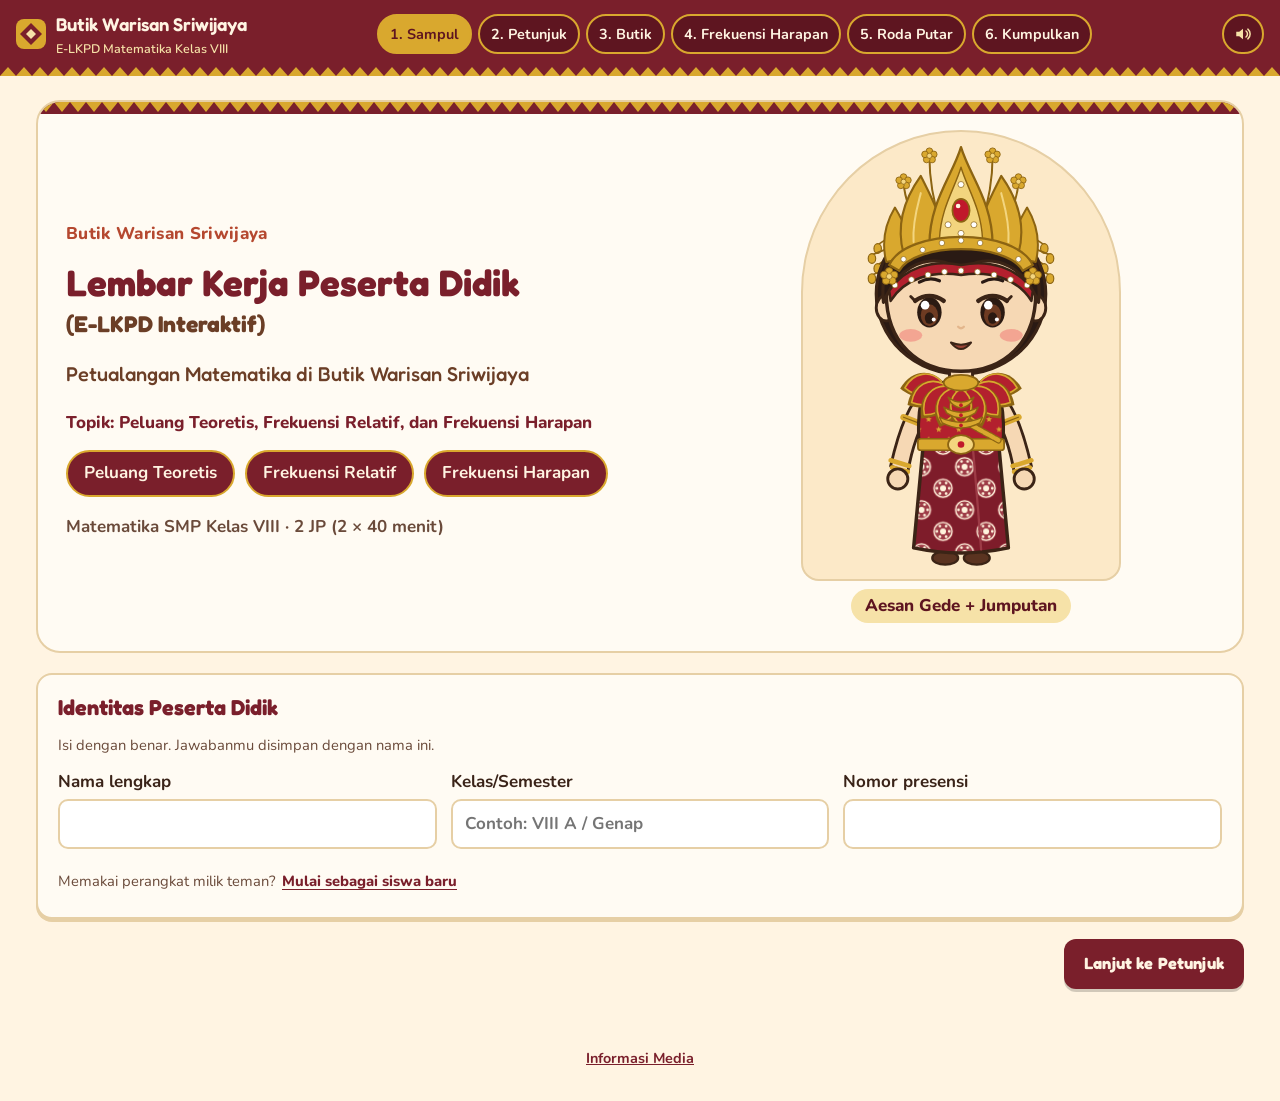
==== commit 21d4d3fb: "Revisi validator: langkah Diketahui/Ditanya/Jawab, kunci pengumpulan pertama, umpan balik - Nama men" ====
--- a/index.html
+++ b/index.html
@@ -3,7 +3,7 @@
 <head>
   <meta charset="utf-8">
   <meta name="viewport" content="width=device-width, initial-scale=1">
-  <title>Stylist Studio Sriwijaya</title>
+  <title>Butik Warisan Sriwijaya</title>
   <meta name="description" content="E-LKPD interaktif Matematika kelas VIII: peluang teoretis, frekuensi relatif, dan frekuensi harapan dengan tema busana adat perempuan Palembang.">
   <link rel="preconnect" href="https://fonts.googleapis.com">
   <link rel="preconnect" href="https://fonts.gstatic.com" crossorigin>
@@ -15,15 +15,30 @@
   <header class="topbar">
     <div class="brand">
       <span class="brand-mark" aria-hidden="true"></span>
-      <span>Stylist Studio <small>Sriwijaya Heritage Edition</small></span>
+      <span>Butik Warisan Sriwijaya <small>E-LKPD Matematika Kelas VIII</small></span>
     </div>
     <nav class="tabs" aria-label="Halaman E-LKPD">
       <button type="button" class="tab" data-page="1"><b>1.</b> <span class="t-long">Sampul</span><span class="t-short">Sampul</span></button>
       <button type="button" class="tab" data-page="2"><b>2.</b> <span class="t-long">Petunjuk</span><span class="t-short">Petunjuk</span></button>
-      <button type="button" class="tab" data-page="3"><b>3.</b> <span class="t-long">Butik Digital</span><span class="t-short">Butik</span></button>
-      <button type="button" class="tab" data-page="4"><b>4.</b> <span class="t-long">Roda Putar</span><span class="t-short">Putar</span></button>
-      <button type="button" class="tab" data-page="5"><b>5.</b> <span class="t-long">Frekuensi Harapan</span><span class="t-short">Harapan</span></button>
+      <button type="button" class="tab" data-page="3"><b>3.</b> <span class="t-long">Butik</span><span class="t-short">Butik</span></button>
+      <button type="button" class="tab" data-page="4"><b>4.</b> <span class="t-long">Frekuensi Harapan</span><span class="t-short">Harapan</span></button>
+      <button type="button" class="tab" data-page="5"><b>5.</b> <span class="t-long">Roda Putar</span><span class="t-short">Putar</span></button>
       <button type="button" class="tab" data-page="6"><b>6.</b> <span class="t-long">Kumpulkan</span><span class="t-short">Kumpul</span></button>
+    </nav>
+    <nav class="mnav" aria-label="Halaman E-LKPD">
+      <button type="button" class="mnav-btn" id="mnav-prev" aria-label="Halaman sebelumnya">‹</button>
+      <label class="mnav-select">
+        <span class="sr-only">Pilih halaman</span>
+        <select id="mnav-page">
+          <option value="1">1 dari 6 · Sampul</option>
+          <option value="2">2 dari 6 · Petunjuk</option>
+          <option value="3">3 dari 6 · Butik</option>
+          <option value="4">4 dari 6 · Frekuensi Harapan</option>
+          <option value="5">5 dari 6 · Roda Putar</option>
+          <option value="6">6 dari 6 · Kumpulkan</option>
+        </select>
+      </label>
+      <button type="button" class="mnav-btn" id="mnav-next" aria-label="Halaman berikutnya">›</button>
     </nav>
     <div class="sound">
       <button type="button" class="sound-toggle" id="sound-toggle" aria-expanded="false" aria-controls="sound-panel" aria-label="Pengaturan suara" data-sfx="none"><span class="sound-label">Suara</span></button>
@@ -47,16 +62,16 @@
     <section class="page" data-page="1" aria-labelledby="judul-sampul">
       <div class="cover">
         <div class="cover-text">
-          <p class="eyebrow">Stylist Studio · Sriwijaya Heritage Edition</p>
+          <p class="eyebrow">Butik Warisan Sriwijaya</p>
           <h1 id="judul-sampul">Lembar Kerja Peserta Didik <span>(E-LKPD Interaktif)</span></h1>
-          <p class="cover-sub">Petualangan Matematika di Butik Digital Stylist Studio</p>
+          <p class="cover-sub">Petualangan Matematika di Butik Warisan Sriwijaya</p>
           <p class="topic-label">Topik: Peluang Teoretis, Frekuensi Relatif, dan Frekuensi Harapan</p>
           <ul class="topic-chips">
             <li>Peluang Teoretis</li>
             <li>Frekuensi Relatif</li>
             <li>Frekuensi Harapan</li>
           </ul>
-          <p class="cover-note">Matematika SMP Kelas VIII</p>
+          <p class="cover-note">Matematika SMP Kelas VIII · 2 JP (2 × 40 menit)</p>
         </div>
         <figure class="cover-figure">
           <div class="stage" id="cover-stage" aria-live="off">
@@ -69,6 +84,7 @@
 
       <div class="card identity">
         <h2>Identitas Peserta Didik</h2>
+        <p class="hint">Isi dengan benar. Jawabanmu disimpan dengan nama ini.</p>
         <div class="form-grid">
           <label>Nama lengkap
             <input type="text" data-key="id_nama" autocomplete="off">
@@ -80,34 +96,39 @@
             <input type="text" inputmode="numeric" data-key="id_no" autocomplete="off">
           </label>
         </div>
+        <p class="lock-banner" data-lock-banner hidden></p>
+        <p class="new-student">Memakai perangkat milik teman? <button type="button" class="link-btn" id="new-student">Mulai sebagai siswa baru</button></p>
       </div>
       <div class="pager"><span></span><button type="button" class="btn btn-primary" data-go="2">Lanjut ke Petunjuk</button></div>
     </section>
 
     <!-- HALAMAN 2: PETUNJUK -->
     <section class="page" data-page="2" aria-labelledby="judul-petunjuk" hidden>
-      <h1 id="judul-petunjuk" class="page-title">Petunjuk dan Informasi Pembelajaran</h1>
+      <h1 id="judul-petunjuk" class="page-title">Petunjuk dan Tujuan Belajar</h1>
 
       <div class="two-col">
         <div class="card">
-          <h2>A. Petunjuk Penggunaan E-LKPD</h2>
+          <h2>A. Petunjuk Penggunaan</h2>
           <ol class="steps">
-            <li>Berdoalah sebelum memulai pembelajaran.</li>
-            <li>Isilah identitas dirimu terlebih dahulu.</li>
-            <li>Bacalah petunjuk setiap aktivitas dengan cermat.</li>
-            <li>Gunakan butik digital untuk mencoba berbagai pasangan pakaian.</li>
-            <li>Kerjakan setiap aktivitas secara berurutan.</li>
-            <li>Periksa kembali jawaban sebelum mengumpulkan E-LKPD.</li>
+            <li>Berdoalah sebelum mulai.</li>
+            <li>Isi identitasmu di halaman Sampul.</li>
+            <li>Kerjakan aktivitas sesuai urutan halaman.</li>
+            <li>Tulis langkah dan alasanmu di kotak yang tersedia.</li>
+            <li>Periksa semua jawaban, lalu tekan <b>Kumpulkan Jawaban</b>.</li>
+            <li>Kamu hanya bisa mengumpulkan satu kali. Pengumpulan pertama menjadi nilai akhirmu.</li>
+            <li>Tekan <b>Unduh PDF</b>, lalu kirim file PDF ke WhatsApp gurumu.</li>
           </ol>
+          <p class="time-note"><b>Alokasi waktu:</b> 2 JP (2 × 40 menit)</p>
         </div>
         <div class="card">
           <h2>B. Capaian dan Tujuan Pembelajaran</h2>
           <h3>Capaian Pembelajaran</h3>
-          <p>Murid dapat menjelaskan dan menggunakan pengertian peluang dan frekuensi relatif untuk menentukan frekuensi harapan satu kejadian pada suatu percobaan sederhana (semua hasil percobaan dapat muncul secara merata).</p>
-          <p class="hint">SK Kepala BSKAP Nomor 046/H/KR/2025</p>
+          <p>"Murid dapat menjelaskan dan menggunakan pengertian peluang dan frekuensi relatif untuk menentukan frekuensi harapan satu kejadian pada suatu percobaan sederhana (semua hasil percobaan dapat muncul secara merata)."</p>
+          <p class="hint">Kutipan dari SK Kepala BSKAP Nomor 046/H/KR/2025</p>
           <h3>Tujuan Pembelajaran</h3>
           <p>Setelah mengerjakan E-LKPD ini, peserta didik dapat:</p>
           <ol class="steps">
+            <li>menentukan ruang sampel percobaan sederhana dengan tabel;</li>
             <li>menjelaskan pengertian peluang teoretis dan menggunakannya untuk menentukan frekuensi harapan suatu kejadian pada percobaan sederhana dengan tepat;</li>
             <li>menjelaskan pengertian frekuensi relatif dan menggunakannya untuk memperkirakan frekuensi harapan, serta membandingkannya dengan peluang teoretis pada percobaan sederhana.</li>
           </ol>
@@ -116,22 +137,22 @@
 
       <div class="card">
         <h2>C. Apersepsi</h2>
-        <p class="lead">Ingat lagi pecahan dan perkalian. Isi kotaknya.</p>
+        <p class="lead">Ingat lagi pecahan dan perkalian.</p>
         <div class="quiz-grid">
           <div class="quiz">
-            <p class="q">1. Sederhanakan pecahan berikut.</p>
+            <p class="q">1. Sederhanakan pecahan ini.</p>
             <div class="eq-row"><span class="tex" data-tex="\dfrac{2}{6}="></span>
               <span class="frac-input"><input type="text" inputmode="numeric" data-key="ap1_num" aria-label="Pembilang"><span class="bar"></span><input type="text" inputmode="numeric" data-key="ap1_den" aria-label="Penyebut"></span>
             </div>
           </div>
           <div class="quiz">
-            <p class="q">2. Hitunglah.</p>
+            <p class="q">2. Hitung hasilnya.</p>
             <div class="eq-row"><span class="tex" data-tex="60\times\dfrac{1}{6}="></span>
               <input type="text" inputmode="numeric" class="box" data-key="ap2" aria-label="Hasil perkalian">
             </div>
           </div>
           <div class="quiz">
-            <p class="q">3. Ada 3 baju dan 2 kain. Berapa banyak pasangan baju dan kain yang bisa dibuat?</p>
+            <p class="q">3. Ada 3 baju dan 2 kain. Berapa pasangan baju dan kain yang bisa dibuat?</p>
             <div class="eq-row"><span class="tex" data-tex="3\times 2="></span>
               <input type="text" inputmode="numeric" class="box" data-key="ap3" aria-label="Banyak pasangan">
             </div>
@@ -139,15 +160,26 @@
         </div>
         <p class="fill-status" data-status="apersepsi"></p>
       </div>
-      <div class="pager"><button type="button" class="btn btn-ghost" data-go="1">Kembali</button><button type="button" class="btn btn-primary" data-go="3">Masuk Butik Digital</button></div>
+      <div class="pager"><button type="button" class="btn btn-ghost" data-go="1">Kembali</button><button type="button" class="btn btn-primary" data-go="3">Masuk ke Butik</button></div>
     </section>
 
-    <!-- HALAMAN 3: BUTIK DIGITAL -->
+    <!-- HALAMAN 3: BUTIK, AKTIVITAS 1 DAN 2 -->
     <section class="page" data-page="3" aria-labelledby="judul-akt1" hidden>
       <h1 id="judul-akt1" class="page-title">Aktivitas 1: Menyusun Ruang Sampel</h1>
-      <p class="lead">Klik manekin badan untuk memilih atasan dan manekin kaki untuk memilih bawahan, lalu tekan <b>Simpan Pasangan Pakaian</b>. Temukan semua pasangan yang berbeda.</p>
-
-      <div class="shop" aria-label="Butik digital">
+      <p class="lead">Pilih satu atasan dan satu bawahan. Lalu tekan <b>Simpan Pasangan Pakaian</b>. Simpan semua pasangan yang berbeda.</p>
+
+      <details class="card kenali">
+        <summary><h2>Kenali Busananya</h2><span class="kenali-hint">Tekan untuk membaca</span></summary>
+        <dl class="kenali-list">
+          <div><dt>Aesan Gede (AG)</dt><dd>Busana pengantin adat Palembang yang paling megah. Warnanya merah dan emas. Pengantin perempuan memakai mahkota tinggi bernama kesuhun.</dd></div>
+          <div><dt>Aesan Paksangko (AP)</dt><dd>Busana pengantin adat Palembang berupa baju kurung merah berlengan panjang dengan taburan motif bintang emas. Bentuknya lebih sederhana dan lebih tertutup daripada Aesan Gede.</dd></div>
+          <div><dt>Baju Kurung Palembang (BK)</dt><dd>Baju longgar berlengan panjang yang dipakai perempuan Palembang untuk acara adat.</dd></div>
+          <div><dt>Songket (Sg)</dt><dd>Kain tenun khas Palembang yang dihiasi benang emas.</dd></div>
+          <div><dt>Jumputan (J)</dt><dd>Kain khas Palembang. Motifnya dibuat dengan cara mengikat kain, lalu mencelupnya ke pewarna.</dd></div>
+        </dl>
+      </details>
+
+      <div class="shop" aria-label="Butik busana adat">
         <div class="shop-awning" aria-hidden="true"></div>
         <div class="shop-lamps" aria-hidden="true"><span></span><span></span></div>
         <div class="shop-grid">
@@ -183,7 +215,7 @@
               <tbody></tbody>
             </table>
           </div>
-          <p class="legend">AG = Aesan Gede, AP = Aesan Paksangko, BK = Baju Kurung Palembang, S = Songket, J = Jumputan</p>
+          <p class="legend">AG = Aesan Gede, AP = Aesan Paksangko, BK = Baju Kurung Palembang, Sg = Songket, J = Jumputan</p>
         </div>
       </div>
 
@@ -191,16 +223,19 @@
         <h2>Pertanyaan Pemantik</h2>
         <p class="q">Pasangan pakaian mana yang paling kamu suka?</p>
         <div class="fav-grid" id="fav-choices" role="radiogroup" aria-label="Pilih pasangan pakaian kesukaan"></div>
-        <p class="fav-note" id="fav-note">Pilih satu pasangan pakaian. Pasangan pakaian kesukaanmu akan menjadi kejadian <span class="tex" data-tex="A"></span> pada aktivitas berikutnya.</p>
+        <p class="fav-note" id="fav-note">Pilih satu pasangan pakaian. Pasangan ini menjadi kejadian <span class="tex" data-tex="A"></span> di aktivitas berikutnya.</p>
       </div>
 
       <div class="card">
         <h2>Ayo Isi</h2>
-        <p>Kejadian <span class="tex" data-tex="A"></span> adalah terpilihnya pasangan pakaian kesukaanmu, yaitu <b class="fav-ref">pasangan pakaian yang kamu pilih di atas</b>.</p>
+        <p>Kejadian <span class="tex" data-tex="A"></span> = terpilihnya pasangan pakaian kesukaanmu, yaitu <b class="fav-ref">pasangan yang kamu pilih di atas</b>.</p>
         <div class="answer-list">
-          <div class="eq-row"><span>Banyak semua pasangan pakaian pada tabel Aktivitas 1:</span> <span class="tex" data-tex="n(S)="></span><input type="text" inputmode="numeric" class="box" data-key="a1_nS" aria-label="n(S)"></div>
-          <div class="eq-row"><span>Banyak pasangan pakaian kesukaan pada tabel Aktivitas 1:</span> <span class="tex" data-tex="n(A)="></span><input type="text" inputmode="numeric" class="box" data-key="a1_nA" aria-label="n(A)"></div>
-        </div>
+          <div class="eq-row"><span>Banyak semua pasangan pakaian pada tabel:</span> <span class="tex" data-tex="n(S)="></span><input type="text" inputmode="numeric" class="box" data-key="a1_nS" aria-label="n(S)"></div>
+          <div class="eq-row"><span>Banyak pasangan pakaian kesukaanmu pada tabel:</span> <span class="tex" data-tex="n(A)="></span><input type="text" inputmode="numeric" class="box" data-key="a1_nA" aria-label="n(A)"></div>
+        </div>
+        <label class="why">Tulis alasanmu: mengapa banyak semua pasangan pakaian ada sebanyak itu?
+          <textarea rows="2" data-key="r1"></textarea>
+        </label>
         <p class="fill-status" data-status="akt1"></p>
       </div>
 
@@ -211,206 +246,302 @@
       <div id="akt2" hidden>
         <div class="card concept">
           <h2>Pengertian Peluang Teoretis</h2>
-          <p class="definition"><b>Peluang teoretis</b> suatu kejadian adalah perbandingan antara banyak hasil yang termasuk kejadian itu dan banyak semua hasil yang mungkin. Peluang ini dihitung tanpa melakukan percobaan, dengan syarat setiap hasil punya kesempatan yang sama untuk muncul.</p>
+          <p class="definition"><b>Peluang teoretis</b> suatu kejadian adalah perbandingan antara banyak hasil yang termasuk kejadian itu dan banyak semua hasil yang mungkin. Peluang ini dihitung tanpa percobaan. Syaratnya, setiap hasil punya kesempatan yang sama untuk muncul.</p>
           <div class="formula"><span class="tex" data-tex="P(A)=\dfrac{n(A)}{n(S)}" data-display="1"></span></div>
           <ul class="where">
             <li><span class="tex" data-tex="P(A)"></span> = peluang teoretis kejadian <span class="tex" data-tex="A"></span></li>
             <li><span class="tex" data-tex="n(A)"></span> = banyak hasil yang termasuk kejadian <span class="tex" data-tex="A"></span></li>
             <li><span class="tex" data-tex="n(S)"></span> = banyak semua hasil yang mungkin (ruang sampel)</li>
           </ul>
-          <p class="example-line"><b>Contoh:</b> butik mini punya 2 atasan dan 2 bawahan, jadi ada 4 pasangan pakaian. Peluang terpilihnya pasangan (AG, J) adalah <span class="tex" data-tex="\tfrac{1}{4}"></span>.</p>
+          <p class="example-line"><b>Contoh:</b> butik mini punya 2 atasan dan 2 bawahan, jadi ada 4 pasangan. Peluang terpilihnya pasangan (AG, J) adalah <span class="tex" data-tex="\tfrac{1}{4}"></span>.</p>
         </div>
 
         <div class="card">
           <h2>Aktivitas 2: Menentukan Peluang Teoretis</h2>
-          <ol class="step-list">
-            <li>
-              <p>Peluang teoretis pasangan pakaian kesukaanmu, <b class="fav-ref">pasangan pakaian yang kamu pilih</b>:</p>
-              <div class="eq-row"><span class="tex" data-tex="P(A)="></span>
-                <span class="frac-input"><input type="text" inputmode="numeric" data-key="a2_pNum" aria-label="Pembilang P(A)"><span class="bar"></span><input type="text" inputmode="numeric" data-key="a2_pDen" aria-label="Penyebut P(A)"></span>
+          <p class="lead">Kerjakan dengan langkah <b>Diketahui</b>, <b>Ditanya</b>, lalu <b>Jawab</b>.</p>
+
+          <div class="soal">
+            <p class="soal-head"><span class="soal-no">2.1</span><span class="level level-1">Mudah</span></p>
+            <p>Berapa peluang teoretis terpilihnya pasangan pakaian kesukaanmu, <b class="fav-ref">pasangan yang kamu pilih</b>?</p>
+            <div class="ddj">
+              <p class="ddj-title">Diketahui</p>
+              <div class="eq-row"><span class="tex" data-tex="n(A)="></span><input type="text" inputmode="numeric" class="box" data-key="a21_nA" aria-label="n(A)"><span class="ddj-note">pasangan kesukaanmu</span></div>
+              <div class="eq-row"><span class="tex" data-tex="n(S)="></span><input type="text" inputmode="numeric" class="box" data-key="a21_nS" aria-label="n(S)"><span class="ddj-note">semua pasangan</span></div>
+              <p class="ddj-title">Ditanya</p>
+              <select class="ask" data-key="a21_q" aria-label="Yang ditanya pada soal 2.1"></select>
+              <p class="ddj-title">Jawab</p>
+              <div class="eq-row"><span class="tex" data-tex="P(A)=\dfrac{n(A)}{n(S)}="></span><span class="sub" data-sub="a21_nA/a21_nS"></span><span class="tex" data-tex="="></span>
+                <span class="frac-input"><input type="text" inputmode="numeric" data-key="a21_pNum" aria-label="Pembilang P(A)"><span class="bar"></span><input type="text" inputmode="numeric" data-key="a21_pDen" aria-label="Penyebut P(A)"></span>
               </div>
-            </li>
-            <li>
-              <p>Temanmu memilih pasangan pakaian kesukaan yang berbeda, yaitu <b id="friend-ref">(pilih pasangan pakaian kesukaanmu dulu)</b>. Berapa peluang teoretis pasangan pakaian kesukaan temanmu?</p>
-              <div class="eq-row"><span class="tex" data-tex="P="></span><span class="frac-input"><input type="text" inputmode="numeric" data-key="a2_qNum" aria-label="Pembilang"><span class="bar"></span><input type="text" inputmode="numeric" data-key="a2_qDen" aria-label="Penyebut"></span></div>
-            </li>
-          </ol>
+            </div>
+          </div>
+
+          <div class="soal">
+            <p class="soal-head"><span class="soal-no">2.2</span><span class="level level-1">Mudah</span></p>
+            <p>Temanmu memilih pasangan pakaian kesukaan yang berbeda, yaitu <b id="friend-ref">(pilih pasangan kesukaanmu dulu)</b>. Berapa peluang teoretis pasangan kesukaan temanmu?</p>
+            <div class="eq-row"><span class="tex" data-tex="P="></span><span class="frac-input"><input type="text" inputmode="numeric" data-key="a22_num" aria-label="Pembilang"><span class="bar"></span><input type="text" inputmode="numeric" data-key="a22_den" aria-label="Penyebut"></span></div>
+            <label class="why">Tulis alasanmu: mengapa peluang pasangan temanmu sama dengan peluang pasanganmu?
+              <textarea rows="2" data-key="r2"></textarea>
+            </label>
+          </div>
+
+          <div class="soal">
+            <p class="soal-head"><span class="soal-no">2.3</span><span class="level level-2">Sedang</span></p>
+            <p>Kejadian <span class="tex" data-tex="B"></span> = terpilihnya pasangan yang memakai <b>Songket</b>. Berapa peluang teoretis kejadian <span class="tex" data-tex="B"></span>?</p>
+            <div class="ddj">
+              <p class="ddj-title">Diketahui</p>
+              <div class="eq-row"><span class="tex" data-tex="n(B)="></span><input type="text" inputmode="numeric" class="box" data-key="a23_nB" aria-label="n(B)"><span class="ddj-note">pasangan bersongket</span></div>
+              <div class="eq-row"><span class="tex" data-tex="n(S)="></span><input type="text" inputmode="numeric" class="box" data-key="a23_nS" aria-label="n(S)"><span class="ddj-note">semua pasangan</span></div>
+              <p class="ddj-title">Ditanya</p>
+              <select class="ask" data-key="a23_q" aria-label="Yang ditanya pada soal 2.3"></select>
+              <p class="ddj-title">Jawab</p>
+              <div class="eq-row"><span class="tex" data-tex="P(B)=\dfrac{n(B)}{n(S)}="></span><span class="sub" data-sub="a23_nB/a23_nS"></span><span class="tex" data-tex="="></span>
+                <span class="frac-input"><input type="text" inputmode="numeric" data-key="a23_pNum" aria-label="Pembilang P(B)"><span class="bar"></span><input type="text" inputmode="numeric" data-key="a23_pDen" aria-label="Penyebut P(B)"></span>
+              </div>
+            </div>
+          </div>
+
+          <div class="soal">
+            <p class="soal-head"><span class="soal-no">2.4</span><span class="level level-2">Sedang</span></p>
+            <p>Kejadian <span class="tex" data-tex="C"></span> = terpilihnya pasangan yang memakai <b>Aesan Gede</b>. Berapa peluang teoretis kejadian <span class="tex" data-tex="C"></span>?</p>
+            <div class="eq-row"><span class="tex" data-tex="P(C)="></span><span class="frac-input"><input type="text" inputmode="numeric" data-key="a24_num" aria-label="Pembilang P(C)"><span class="bar"></span><input type="text" inputmode="numeric" data-key="a24_den" aria-label="Penyebut P(C)"></span></div>
+          </div>
           <p class="fill-status" data-status="akt2"></p>
         </div>
       </div>
       <div class="pager"><button type="button" class="btn btn-ghost" data-go="2">Kembali</button><button type="button" class="btn btn-primary" data-go="4">Lanjut ke Aktivitas 3</button></div>
     </section>
 
-    <!-- HALAMAN 4: RODA PUTAR DAN FREKUENSI RELATIF -->
-    <section class="page" data-page="4" aria-labelledby="judul-akt3a" hidden>
-      <h1 id="judul-akt3a" class="page-title">Aktivitas 3: Eksperimen Roda Putar dan Frekuensi Relatif</h1>
-
-      <div class="card concept">
-        <h2>Pengertian Frekuensi Relatif</h2>
-        <p class="definition"><b>Frekuensi relatif</b> suatu kejadian adalah perbandingan antara banyak kali kejadian itu muncul dan banyak percobaan yang dilakukan. Frekuensi relatif dihitung <b>sesudah</b> percobaan, dari data hasil percobaan. Nama lainnya peluang empiris.</p>
-        <div class="formula"><span class="tex" data-tex="F_r=\dfrac{k}{N}" data-display="1"></span></div>
-        <p class="example-line"><b>Contoh:</b> roda diputar 10 kali dan pasangan (AG, J) muncul 3 kali, maka <span class="tex" data-tex="F_r=\tfrac{3}{10}"></span>.</p>
-      </div>
-
-      <div class="card">
-        <h2>3.1 Eksperimen Digital Roda Putar</h2>
-        <p class="lead">Putar roda. Setiap putaran memilih satu pasangan pakaian secara acak. Lakukan tepat 30 kali.</p>
-        <div class="spin-lab">
-          <div class="spin-char">
-            <div class="stage stage-solo" id="spin-stage"></div>
-            <p class="dress-label" id="spin-label">Belum ada hasil</p>
-          </div>
-          <div class="spin-wheel">
-            <div class="wheel-wrap">
-              <div class="pointer" aria-hidden="true"></div>
-              <div class="wheel" id="wheel"></div>
-            </div>
-            <p class="spin-result" id="spin-result" role="status" aria-live="polite">Percobaan ke-0 dari 30</p>
-            <div class="spin-buttons">
-              <button type="button" class="btn btn-primary" id="spin-once" data-sfx="none">Putar 1 Kali</button>
-              <button type="button" class="btn btn-gold" id="spin-auto" data-sfx="none">Putar Acak 30 Kali</button>
-              <button type="button" class="btn btn-ghost" id="spin-reset">Atur Ulang Data</button>
-            </div>
-          </div>
-          <div class="spin-stats">
-            <table class="stats" id="stats-table">
-              <thead><tr><th scope="col">Pasangan Pakaian</th><th scope="col" class="num">Frekuensi (k)</th></tr></thead>
-              <tbody></tbody>
-              <tfoot><tr><th scope="row">Total</th><td class="num" id="stats-total">0</td></tr></tfoot>
-            </table>
-          </div>
-        </div>
-      </div>
-
-      <div class="card">
-        <h2>3.2 Menentukan Frekuensi Relatif</h2>
-        <p class="lead">Amati tabel hasil percobaan. Mulailah dari pasangan pakaian kesukaanmu (baris bertanda ★), lalu hitung frekuensi relatif semua pasangan pakaian.</p>
-        <div class="formula"><span class="tex" data-tex="F_r=\dfrac{k}{N}" data-display="1"></span></div>
-        <ul class="where">
-          <li><span class="tex" data-tex="F_r"></span> = frekuensi relatif</li>
-          <li><span class="tex" data-tex="k"></span> = frekuensi kemunculan kejadian</li>
-          <li><span class="tex" data-tex="N"></span> = banyak percobaan, <span class="tex" data-tex="N=30"></span></li>
-        </ul>
-        <p class="locked-inline" id="fr-lock">Selesaikan 30 percobaan pada roda putar untuk mengisi tabel ini.</p>
-        <div class="table-scroll">
-          <table class="stats fr-table" id="fr-table">
-            <thead><tr><th scope="col">Pasangan</th><th scope="col" class="num">k</th><th scope="col" class="num">N</th><th scope="col">Frekuensi relatif</th></tr></thead>
-            <tbody></tbody>
-          </table>
-        </div>
-        <p class="hint">Isi pembilang di kotak atas dan penyebut di kotak bawah.</p>
-        <p class="fill-status" data-status="akt33"></p>
-      </div>
-      <div class="pager"><button type="button" class="btn btn-ghost" data-go="3">Kembali</button><button type="button" class="btn btn-primary" data-go="5">Lanjut ke Frekuensi Harapan</button></div>
-    </section>
-
-    <!-- HALAMAN 5: FREKUENSI HARAPAN -->
-    <section class="page" data-page="5" aria-labelledby="judul-akt3b" hidden>
-      <h1 id="judul-akt3b" class="page-title">Aktivitas 3: Frekuensi Harapan</h1>
+    <!-- HALAMAN 4: AKTIVITAS 3, FREKUENSI HARAPAN -->
+    <section class="page" data-page="4" aria-labelledby="judul-akt3" hidden>
+      <h1 id="judul-akt3" class="page-title">Aktivitas 3: Menghitung Frekuensi Harapan</h1>
+      <p class="lead">Roda putar belum diputar. Perkirakan dulu berapa kali sebuah pasangan pakaian akan muncul.</p>
 
       <div class="card concept">
         <h2>Pengertian Frekuensi Harapan</h2>
-        <p class="definition"><b>Frekuensi harapan</b> suatu kejadian adalah banyak kali kejadian itu diharapkan muncul dalam sejumlah percobaan. Frekuensi harapan dihitung <b>sebelum</b> percobaan, yaitu hasil kali banyak percobaan dengan peluang teoretis kejadian itu.</p>
-        <div class="formula"><span class="tex" data-tex="F_h=N\times P(A)" data-display="1"></span></div>
-        <p class="example-line"><b>Contoh:</b> roda diputar 12 kali dan peluang pasangan (AG, J) adalah <span class="tex" data-tex="\tfrac{1}{6}"></span>, maka <span class="tex" data-tex="F_h=12\times\tfrac{1}{6}=2"></span> kali.</p>
-      </div>
-
-      <div class="card">
-        <h2>3.3 Menghitung Frekuensi Harapan</h2>
-        <p class="lead">Roda diputar 30 kali. Tentukan frekuensi harapan munculnya pasangan pakaian kesukaanmu, <b class="fav-ref">pasangan pakaian yang kamu pilih</b>.</p>
+        <p class="definition"><b>Frekuensi harapan</b> suatu kejadian adalah banyak kali kejadian itu diharapkan muncul dalam sejumlah percobaan. Frekuensi harapan dihitung <b>sebelum</b> percobaan, yaitu banyak percobaan dikali peluang teoretis kejadian itu.</p>
         <div class="formula"><span class="tex" data-tex="F_h=N\times P(A)" data-display="1"></span></div>
         <ul class="where">
           <li><span class="tex" data-tex="F_h"></span> = frekuensi harapan</li>
           <li><span class="tex" data-tex="N"></span> = banyak percobaan</li>
           <li><span class="tex" data-tex="P(A)"></span> = peluang teoretis kejadian</li>
         </ul>
-        <div class="eq-row wrap">
-          <span class="tex" data-tex="F_h="></span>
-          <input type="text" inputmode="numeric" class="box" data-key="a31_N" aria-label="N">
-          <span class="tex" data-tex="\times"></span>
-          <span class="frac-input"><input type="text" inputmode="numeric" data-key="a31_pNum" aria-label="Pembilang P(A)"><span class="bar"></span><input type="text" inputmode="numeric" data-key="a31_pDen" aria-label="Penyebut P(A)"></span>
-          <span class="tex" data-tex="="></span>
-          <input type="text" inputmode="numeric" class="box" data-key="a31_res" aria-label="Hasil frekuensi harapan">
-        </div>
-        <p class="fill-status" data-status="akt31"></p>
+        <p class="example-line"><b>Contoh:</b> roda diputar 12 kali dan peluang pasangan (AG, J) adalah <span class="tex" data-tex="\tfrac{1}{6}"></span>, maka <span class="tex" data-tex="F_h=12\times\tfrac{1}{6}=2"></span> kali.</p>
       </div>
 
       <div class="card">
-        <h2>3.4 Membandingkan Frekuensi Harapan dan Frekuensi Relatif</h2>
-        <p class="lead">Kerjakan satu langkah demi satu langkah untuk pasangan pakaian kesukaanmu, <b class="fav-ref">pasangan pakaian yang kamu pilih</b>.</p>
-        <p class="locked-inline" id="cmp-lock">Pilih pasangan pakaian kesukaan di halaman Butik dan selesaikan 30 putaran roda di halaman Roda Putar dulu.</p>
-
-        <div id="cmp-body">
-          <div class="cmp-step" id="cmp-step1">
-            <p class="cmp-num">Langkah 1</p>
-            <p>Lihat tabel roda putar di halaman 4. Berapa kali pasangan pakaian kesukaanmu muncul dari 30 putaran?</p>
-            <div class="eq-row"><input type="text" inputmode="numeric" class="box" data-key="cmp_k" aria-label="Banyak kemunculan pasangan pakaian kesukaan"><span>kali</span></div>
-          </div>
-
-          <div class="cmp-step" id="cmp-step2" hidden>
-            <p class="cmp-num">Langkah 2</p>
-            <div class="cmp-cards">
-              <div class="cmp-card">
-                <p class="cmp-when">Sebelum roda diputar</p>
-                <p class="cmp-name">Frekuensi harapan</p>
-                <p>Diharapkan muncul <b id="cmp-fh">…</b> kali</p>
-                <p class="cmp-src">dari jawabanmu di 3.3</p>
+        <div class="soal">
+          <p class="soal-head"><span class="soal-no">3.1</span><span class="level level-2">Sedang</span></p>
+          <p>Roda akan diputar 30 kali. Berapa kali pasangan kesukaanmu, <b class="fav-ref">pasangan yang kamu pilih</b>, diharapkan muncul?</p>
+          <div class="ddj">
+            <p class="ddj-title">Diketahui</p>
+            <div class="eq-row"><span class="tex" data-tex="N="></span><input type="text" inputmode="numeric" class="box" data-key="a31_N" aria-label="N"><span class="ddj-note">banyak putaran</span></div>
+            <div class="eq-row"><span class="tex" data-tex="P(A)="></span><span class="frac-input"><input type="text" inputmode="numeric" data-key="a31_pNum" aria-label="Pembilang P(A)"><span class="bar"></span><input type="text" inputmode="numeric" data-key="a31_pDen" aria-label="Penyebut P(A)"></span><span class="ddj-note">dari soal 2.1</span></div>
+            <p class="ddj-title">Ditanya</p>
+            <select class="ask" data-key="a31_q" aria-label="Yang ditanya pada soal 3.1"></select>
+            <p class="ddj-title">Jawab</p>
+            <div class="eq-row"><span class="tex" data-tex="F_h=N\times P(A)="></span><span class="sub" data-sub="a31_N*a31_pNum/a31_pDen"></span><span class="tex" data-tex="="></span>
+              <input type="text" inputmode="numeric" class="box" data-key="a31_res" aria-label="Frekuensi harapan"><span>kali</span>
+            </div>
+          </div>
+        </div>
+
+        <div class="soal">
+          <p class="soal-head"><span class="soal-no">3.2</span><span class="level level-3">Sulit</span></p>
+          <p>Roda akan diputar 60 kali. Berapa kali pasangan yang memakai <b>Songket</b> diharapkan muncul?</p>
+          <div class="ddj">
+            <p class="ddj-title">Diketahui</p>
+            <div class="eq-row"><span class="tex" data-tex="N="></span><input type="text" inputmode="numeric" class="box" data-key="a32_N" aria-label="N"><span class="ddj-note">banyak putaran</span></div>
+            <div class="eq-row"><span class="tex" data-tex="P(B)="></span><span class="frac-input"><input type="text" inputmode="numeric" data-key="a32_pNum" aria-label="Pembilang P(B)"><span class="bar"></span><input type="text" inputmode="numeric" data-key="a32_pDen" aria-label="Penyebut P(B)"></span><span class="ddj-note">dari soal 2.3</span></div>
+            <p class="ddj-title">Ditanya</p>
+            <select class="ask" data-key="a32_q" aria-label="Yang ditanya pada soal 3.2"></select>
+            <p class="ddj-title">Jawab</p>
+            <div class="eq-row"><span class="tex" data-tex="F_h=N\times P(B)="></span><span class="sub" data-sub="a32_N*a32_pNum/a32_pDen"></span><span class="tex" data-tex="="></span>
+              <input type="text" inputmode="numeric" class="box" data-key="a32_res" aria-label="Frekuensi harapan"><span>kali</span>
+            </div>
+          </div>
+        </div>
+        <p class="hint">Ingat jawaban 3.1. Di Aktivitas 4 kamu membandingkannya dengan hasil roda.</p>
+        <p class="fill-status" data-status="akt3"></p>
+      </div>
+      <div class="pager"><button type="button" class="btn btn-ghost" data-go="3">Kembali</button><button type="button" class="btn btn-primary" data-go="5">Lanjut ke Aktivitas 4</button></div>
+    </section>
+
+    <!-- HALAMAN 5: AKTIVITAS 4, RODA PUTAR DAN FREKUENSI RELATIF -->
+    <section class="page" data-page="5" aria-labelledby="judul-akt4" hidden>
+      <h1 id="judul-akt4" class="page-title">Aktivitas 4: Percobaan Roda Putar dan Frekuensi Relatif</h1>
+
+      <div class="card concept">
+        <h2>Pengertian Frekuensi Relatif</h2>
+        <p class="definition"><b>Frekuensi relatif</b> suatu kejadian adalah perbandingan antara banyak kali kejadian itu muncul dan banyak percobaan yang dilakukan. Frekuensi relatif dihitung <b>sesudah</b> percobaan, dari data hasil percobaan. Nama lainnya peluang empiris.</p>
+        <div class="formula"><span class="tex" data-tex="F_r=\dfrac{k}{N}" data-display="1"></span></div>
+        <ul class="where">
+          <li><span class="tex" data-tex="F_r"></span> = frekuensi relatif</li>
+          <li><span class="tex" data-tex="k"></span> = banyak kali kejadian muncul</li>
+          <li><span class="tex" data-tex="N"></span> = banyak percobaan</li>
+        </ul>
+        <p class="example-line"><b>Contoh:</b> roda diputar 10 kali dan pasangan (AG, J) muncul 3 kali, maka <span class="tex" data-tex="F_r=\tfrac{3}{10}"></span>.</p>
+      </div>
+
+      <div class="card">
+        <h2>4.1 Putar Roda 30 Kali</h2>
+        <p class="lead">Setiap putaran memilih satu pasangan pakaian secara acak. Putar tepat 30 kali.</p>
+        <div class="spin-lab">
+          <div class="spin-char">
+            <div class="stage stage-solo" id="spin-stage"></div>
+            <p class="dress-label" id="spin-label">Belum ada hasil</p>
+          </div>
+          <div class="spin-wheel">
+            <div class="wheel-wrap">
+              <div class="pointer" aria-hidden="true"></div>
+              <div class="wheel" id="wheel"></div>
+            </div>
+            <p class="spin-result" id="spin-result" role="status" aria-live="polite">Percobaan ke-0 dari 30</p>
+            <div class="spin-buttons">
+              <button type="button" class="btn btn-primary" id="spin-once" data-sfx="none">Putar 1 Kali</button>
+              <button type="button" class="btn btn-gold" id="spin-auto" data-sfx="none">Putar Acak 30 Kali</button>
+              <button type="button" class="btn btn-ghost" id="spin-reset">Atur Ulang Data</button>
+            </div>
+          </div>
+          <div class="spin-stats">
+            <table class="stats" id="stats-table">
+              <thead><tr><th scope="col">Pasangan Pakaian</th><th scope="col" class="num">Muncul (k)</th></tr></thead>
+              <tbody></tbody>
+              <tfoot><tr><th scope="row">Total</th><td class="num" id="stats-total">0</td></tr></tfoot>
+            </table>
+          </div>
+        </div>
+      </div>
+
+      <p class="locked-inline" id="fr-lock">Putar roda sampai 30 kali untuk membuka soal 4.2 sampai 4.5.</p>
+
+      <div id="akt4-body">
+        <div class="card">
+          <div class="soal">
+            <p class="soal-head"><span class="soal-no">4.2</span><span class="level level-1">Mudah</span></p>
+            <p>Berapa frekuensi relatif pasangan kesukaanmu, <b class="fav-ref">pasangan yang kamu pilih</b>?</p>
+            <div class="ddj">
+              <p class="ddj-title">Diketahui</p>
+              <div class="eq-row"><span class="tex" data-tex="k="></span><input type="text" inputmode="numeric" class="box" data-key="a42_k" aria-label="k"><span class="ddj-note">lihat tabel hasil roda</span></div>
+              <div class="eq-row"><span class="tex" data-tex="N="></span><input type="text" inputmode="numeric" class="box" data-key="a42_N" aria-label="N"><span class="ddj-note">banyak putaran</span></div>
+              <p class="ddj-title">Ditanya</p>
+              <select class="ask" data-key="a42_q" aria-label="Yang ditanya pada soal 4.2"></select>
+              <p class="ddj-title">Jawab</p>
+              <div class="eq-row"><span class="tex" data-tex="F_r=\dfrac{k}{N}="></span><span class="sub" data-sub="a42_k/a42_N"></span><span class="tex" data-tex="="></span>
+                <span class="frac-input"><input type="text" inputmode="numeric" data-key="a42_num" aria-label="Pembilang frekuensi relatif"><span class="bar"></span><input type="text" inputmode="numeric" data-key="a42_den" aria-label="Penyebut frekuensi relatif"></span>
               </div>
-              <div class="cmp-card">
-                <p class="cmp-when">Sesudah roda diputar</p>
-                <p class="cmp-name">Frekuensi relatif</p>
-                <p>Benar-benar muncul <b id="cmp-kshow">…</b> kali dari 30</p>
-                <p class="cmp-src">frekuensi relatifnya <span id="cmp-fr">…</span></p>
-              </div>
-            </div>
-            <fieldset class="mcq">
-              <legend>Pasangan pakaian kesukaanmu muncul …</legend>
-              <label><input type="radio" name="cmp_dir" value="a" data-key="cmp_dir"> lebih sering dari yang diharapkan.</label>
-              <label><input type="radio" name="cmp_dir" value="b" data-key="cmp_dir"> sama dengan yang diharapkan.</label>
-              <label><input type="radio" name="cmp_dir" value="c" data-key="cmp_dir"> lebih jarang dari yang diharapkan.</label>
-            </fieldset>
-          </div>
-
-          <div class="cmp-take" id="cmp-take" hidden>
-            <b>Ingat:</b> frekuensi harapan dihitung dari peluang <b>sebelum</b> roda diputar. Frekuensi relatif dihitung dari hasil <b>sesudah</b> roda diputar. Keduanya bisa berbeda karena hasil roda putar acak.
-          </div>
-        </div>
-        <p class="fill-status" data-status="akt34"></p>
-      </div>
+            </div>
+          </div>
+          <p class="fill-status" data-status="akt4"></p>
+        </div>
+
+        <div class="card">
+          <h2>4.3 Frekuensi Relatif Semua Pasangan</h2>
+          <p class="lead">Isi frekuensi relatif pasangan yang lain. Baris bertanda ★ sudah kamu isi di 4.2.</p>
+          <div class="table-scroll">
+            <table class="stats fr-table" id="fr-table">
+              <thead><tr><th scope="col">Pasangan</th><th scope="col" class="num">k</th><th scope="col" class="num">N</th><th scope="col">Frekuensi relatif</th></tr></thead>
+              <tbody></tbody>
+            </table>
+          </div>
+          <p class="fill-status" data-status="akt43"></p>
+        </div>
+
+        <div class="card">
+          <h2>4.4 Bandingkan Harapan dan Hasil</h2>
+          <div class="cmp-cards">
+            <div class="cmp-card">
+              <p class="cmp-when">Sebelum roda diputar</p>
+              <p class="cmp-name">Frekuensi harapan</p>
+              <p>Diharapkan muncul <b id="cmp-fh">…</b> kali</p>
+              <p class="cmp-src">jawabanmu di soal 3.1</p>
+            </div>
+            <div class="cmp-card">
+              <p class="cmp-when">Sesudah roda diputar</p>
+              <p class="cmp-name">Frekuensi relatif</p>
+              <p>Benar-benar muncul <b id="cmp-k">…</b> kali dari 30</p>
+              <p class="cmp-src">frekuensi relatifnya <span id="cmp-fr">…</span></p>
+            </div>
+          </div>
+          <fieldset class="mcq">
+            <legend>Pasangan kesukaanmu muncul …</legend>
+            <label><input type="radio" name="cmp_dir" value="a" data-key="cmp_dir"> lebih sering dari yang diharapkan.</label>
+            <label><input type="radio" name="cmp_dir" value="b" data-key="cmp_dir"> sama dengan yang diharapkan.</label>
+            <label><input type="radio" name="cmp_dir" value="c" data-key="cmp_dir"> lebih jarang dari yang diharapkan.</label>
+          </fieldset>
+          <label class="why">Tulis alasanmu: mengapa hasil roda bisa berbeda dari frekuensi harapan?
+            <textarea rows="2" data-key="r3"></textarea>
+          </label>
+        </div>
+
+        <div class="card">
+          <h2>4.5 Putar Lebih Banyak</h2>
+          <p class="lead">Apa yang terjadi jika roda diputar 300 kali? Tekan tombol di bawah. Hasil 30 putaranmu tidak berubah.</p>
+          <button type="button" class="btn btn-gold" id="spin-300" data-sfx="none">Putar Cepat 300 Kali</button>
+          <div id="bars300" class="bars" hidden></div>
+          <fieldset class="mcq" id="q45-box" hidden>
+            <legend>Hasil mana yang secara umum lebih dekat ke <span class="tex" data-tex="\tfrac{1}{6}"></span>?</legend>
+            <label><input type="radio" name="q45" value="a" data-key="q45"> Hasil 30 putaran.</label>
+            <label><input type="radio" name="q45" value="b" data-key="q45"> Hasil 300 putaran.</label>
+          </fieldset>
+          <p class="fill-status" data-status="akt44"></p>
+        </div>
+      </div>
+      <div class="pager"><button type="button" class="btn btn-ghost" data-go="4">Kembali</button><button type="button" class="btn btn-primary" data-go="6">Lanjut ke Kesimpulan</button></div>
+    </section>
+
+    <!-- HALAMAN 6: KESIMPULAN, REFLEKSI, KUMPULKAN -->
+    <section class="page" data-page="6" aria-labelledby="judul-kumpul" hidden>
+      <h1 id="judul-kumpul" class="page-title">Kesimpulan dan Pengumpulan</h1>
 
       <div class="card">
-        <h2>3.5 Kesimpulan</h2>
-        <p class="lead">Bandingkan frekuensi relatif semua pasangan pakaian dengan peluang teoretisnya.</p>
-        <div class="formula two"><span class="tex" data-tex="P(A)=\dfrac{1}{6}" data-display="1"></span><span class="tex" data-tex="F_r=\dfrac{k}{30}" data-display="1"></span></div>
-
+        <h2>Kesimpulan</h2>
         <fieldset class="mcq">
-          <legend>1. Apakah frekuensi relatif setiap pasangan pakaian sama dengan peluang teoretisnya?</legend>
-          <label><input type="radio" name="a34_1" value="a" data-key="a34_1"> Ya, semuanya sama persis.</label>
-          <label><input type="radio" name="a34_1" value="b" data-key="a34_1"> Tidak, ada yang berbeda.</label>
+          <legend>1. Apakah frekuensi relatif setiap pasangan pada 30 putaranmu sama dengan <span class="tex" data-tex="\tfrac{1}{6}"></span>?</legend>
+          <label><input type="radio" name="k1" value="a" data-key="k1"> Ya, semuanya tepat <span class="tex" data-tex="\tfrac{1}{6}"></span>.</label>
+          <label><input type="radio" name="k1" value="b" data-key="k1"> Tidak, ada yang lebih besar atau lebih kecil dari <span class="tex" data-tex="\tfrac{1}{6}"></span>.</label>
         </fieldset>
         <fieldset class="mcq">
-          <legend>2. Mengapa hasil percobaan dapat berbeda dari peluang teoretis?</legend>
-          <label><input type="radio" name="a34_2" value="a" data-key="a34_2"> Karena roda putar tidak adil.</label>
-          <label><input type="radio" name="a34_2" value="b" data-key="a34_2"> Karena hasil setiap putaran acak dan percobaan hanya 30 kali.</label>
-          <label><input type="radio" name="a34_2" value="c" data-key="a34_2"> Karena peluang teoretisnya salah dihitung.</label>
+          <legend>2. Mengapa frekuensi relatif bisa berbeda dari peluang teoretis?</legend>
+          <label><input type="radio" name="k2" value="a" data-key="k2"> Karena bagian roda untuk setiap pasangan tidak sama besar.</label>
+          <label><input type="radio" name="k2" value="b" data-key="k2"> Karena hasil setiap putaran acak, dan 30 putaran masih sedikit.</label>
+          <label><input type="radio" name="k2" value="c" data-key="k2"> Karena peluang teoretis hanya berlaku jika roda diputar 6 kali.</label>
+          <label><input type="radio" name="k2" value="d" data-key="k2"> Karena pasangan kesukaanmu lebih mudah muncul.</label>
         </fieldset>
         <fieldset class="mcq">
-          <legend>3. Apa yang dapat kamu simpulkan dari hasil simulasi?</legend>
-          <label><input type="radio" name="a34_3" value="a" data-key="a34_3"> Hasil percobaan selalu sama dengan peluang teoretis.</label>
-          <label><input type="radio" name="a34_3" value="b" data-key="a34_3"> Frekuensi relatif bisa berbeda dari peluang teoretis, tetapi jika percobaan diperbanyak nilainya cenderung mendekati <span class="tex" data-tex="\tfrac{1}{6}"></span>.</label>
-          <label><input type="radio" name="a34_3" value="c" data-key="a34_3"> Pasangan yang paling sering muncul pasti memiliki peluang teoretis terbesar.</label>
-          <span class="textarea-label">Tulis kesimpulanmu dengan kalimatmu sendiri:</span>
-          <textarea rows="3" data-key="a34_text" aria-label="Kesimpulan dengan kalimat sendiri"></textarea>
+          <legend>3. Apa yang terjadi jika roda diputar jauh lebih banyak?</legend>
+          <label><input type="radio" name="k3" value="a" data-key="k3"> Frekuensi relatif setiap pasangan pasti tepat <span class="tex" data-tex="\tfrac{1}{6}"></span>.</label>
+          <label><input type="radio" name="k3" value="b" data-key="k3"> Frekuensi relatif setiap pasangan cenderung makin dekat ke <span class="tex" data-tex="\tfrac{1}{6}"></span>.</label>
+          <label><input type="radio" name="k3" value="c" data-key="k3"> Frekuensi relatif setiap pasangan makin jauh dari <span class="tex" data-tex="\tfrac{1}{6}"></span>.</label>
+          <label><input type="radio" name="k3" value="d" data-key="k3"> Pasangan yang paling sering muncul di 30 putaran akan tetap paling sering muncul.</label>
         </fieldset>
-        <p class="fill-status" data-status="akt35"></p>
-      </div>
-      <div class="pager"><button type="button" class="btn btn-ghost" data-go="4">Kembali</button><button type="button" class="btn btn-primary" data-go="6">Periksa &amp; Kumpulkan</button></div>
-    </section>
-
-    <!-- HALAMAN 6: PERIKSA & KUMPULKAN -->
-    <section class="page" data-page="6" aria-labelledby="judul-rekap" hidden>
-      <h1 id="judul-rekap" class="page-title">Periksa dan Kumpulkan</h1>
-      <p class="lead">Periksa semua jawabanmu. Tekan <b>Ubah</b> untuk memperbaiki. Jika sudah yakin, tekan <b>Kumpulkan Jawaban</b>, lalu <b>Unduh PDF</b>.</p>
+        <label class="why">Tulis kesimpulanmu dengan kalimatmu sendiri.
+          <textarea rows="3" data-key="k_text"></textarea>
+        </label>
+        <p class="fill-status" data-status="kesimpulan"></p>
+      </div>
+
+      <div class="card">
+        <h2>Refleksi</h2>
+        <p class="hint">Bagian ini tidak dinilai. Jawablah dengan jujur.</p>
+        <label class="why">Apa yang kamu pelajari hari ini?
+          <textarea rows="2" data-key="ref1"></textarea>
+        </label>
+        <label class="why">Bagian mana yang masih sulit untukmu?
+          <textarea rows="2" data-key="ref2"></textarea>
+        </label>
+        <fieldset class="mcq">
+          <legend>Seberapa paham kamu tentang materi ini?</legend>
+          <label><input type="radio" name="ref3" value="a" data-key="ref3"> Sangat paham</label>
+          <label><input type="radio" name="ref3" value="b" data-key="ref3"> Paham</label>
+          <label><input type="radio" name="ref3" value="c" data-key="ref3"> Kurang paham</label>
+          <label><input type="radio" name="ref3" value="d" data-key="ref3"> Belum paham</label>
+        </fieldset>
+      </div>
+
+      <h2 class="page-title sub-title">Periksa dan Kumpulkan</h2>
+      <p class="first-rule"><b>Penting:</b> kamu hanya bisa mengumpulkan satu kali. Pengumpulan pertama menjadi nilai akhirmu. Sesudah itu kamu boleh memperbaiki jawaban untuk latihan, tetapi nilai akhirmu tidak berubah.</p>
+      <p class="lock-banner" data-lock-banner hidden></p>
       <div id="recap"></div>
       <div class="card submit-card">
         <div id="submit-result" role="status" aria-live="polite"></div>
@@ -418,6 +549,7 @@
           <button type="button" class="btn btn-primary" id="submit-btn" data-sfx="none">Kumpulkan Jawaban</button>
           <button type="button" class="btn btn-ghost" id="print-btn">Unduh PDF</button>
         </div>
+        <p class="hint">Setelah PDF terunduh, kirim file PDF ke WhatsApp gurumu.</p>
       </div>
       <div class="pager"><button type="button" class="btn btn-ghost" data-go="5">Kembali</button><span></span></div>
     </section>
@@ -445,8 +577,8 @@
       <h2 id="modal-title"></h2>
       <div id="modal-body"></div>
       <div class="modal-actions">
-        <button type="button" class="btn btn-ghost" id="modal-cancel">Periksa Lagi</button>
-        <button type="button" class="btn btn-primary" id="modal-ok" data-sfx="none">Ya, Kumpulkan</button>
+        <button type="button" class="btn btn-ghost" id="modal-cancel">Periksa Dulu</button>
+        <button type="button" class="btn btn-primary" id="modal-ok" data-sfx="none">Kumpulkan Sekarang</button>
       </div>
     </div>
   </div>
--- a/css/style.css
+++ b/css/style.css
@@ -334,8 +334,8 @@
 /* ---------- Pilihan ganda ---------- */
 .mcq { border: 2px solid var(--line); border-radius: 12px; padding: 12px 16px; margin: 0 0 14px; }
 .mcq legend { font-weight: 800; padding: 0 6px; color: var(--maroon); }
-.mcq label { font-weight: 600; display: flex; gap: 10px; align-items: flex-start; padding: 6px 4px; border-radius: 8px; cursor: pointer; }
-.mcq input[type="radio"] { width: 20px; height: 20px; margin-top: 3px; accent-color: var(--maroon); flex: none; }
+.mcq label { font-weight: 600; display: block; position: relative; padding: 6px 4px 6px 36px; border-radius: 8px; cursor: pointer; }
+.mcq input[type="radio"] { position: absolute; left: 6px; top: 8px; width: 20px; height: 20px; margin: 0; accent-color: var(--maroon); }
 .mcq.ok { border-color: var(--ok); background: var(--ok-bg); }
 .mcq.bad { border-color: var(--bad); background: var(--bad-bg); }
 .textarea-label { display: block; font-weight: 700; margin-top: 8px; }
@@ -640,3 +640,146 @@
 .definition { background: #FFF6E4; border-left: 5px solid var(--bata); border-radius: 0 10px 10px 0; padding: 10px 14px; }
 .example-line { margin: 0; color: var(--ink-soft); }
 .example-line .tex { white-space: nowrap; }
+
+/* ---------- Revisi validator: soal bertingkat dan langkah penyelesaian ---------- */
+.sr-only { position: absolute; width: 1px; height: 1px; padding: 0; margin: -1px; overflow: hidden; clip: rect(0 0 0 0); white-space: nowrap; border: 0; }
+.cover-text { min-width: 0; }
+.time-note { margin: 10px 0 0; color: var(--ink-soft); }
+.sub-title { margin-top: 28px; }
+
+.soal { margin-top: 18px; padding-top: 16px; border-top: 2px dashed var(--line); }
+.soal:first-of-type { border-top: none; padding-top: 0; }
+.soal > p { margin-bottom: 10px; }
+.soal-head { display: flex; align-items: center; gap: 8px; margin-bottom: 6px !important; }
+.soal-no {
+  font-family: var(--font-head); font-weight: 700; font-size: 1.05rem; color: #FFF4E2; background: var(--maroon);
+  border-radius: 8px; padding: 1px 10px;
+}
+.level { font-size: .8rem; font-weight: 800; border-radius: 999px; padding: 2px 10px; border: 2px solid currentColor; }
+.level-1 { color: var(--ok); background: var(--ok-bg); }
+.level-2 { color: var(--gold-dk); background: #FFF1CF; }
+.level-3 { color: var(--bad); background: var(--bad-bg); }
+
+/* Diketahui / Ditanya / Jawab: garis kiri seperti lembar kerja bergaris */
+.ddj { border-left: 4px solid var(--gold); padding: 2px 0 2px 14px; margin: 8px 0 4px; }
+.ddj-title {
+  font-weight: 800; color: var(--brown); font-size: .88rem; letter-spacing: .04em; text-transform: uppercase;
+  margin: 10px 0 6px;
+}
+.ddj-title:first-child { margin-top: 0; }
+.ddj .eq-row { margin-bottom: 8px; }
+.ddj-note { font-size: .88rem; color: var(--ink-soft); }
+.sub .katex { font-size: 1.2em; }
+select.ask {
+  font: inherit; font-weight: 700; color: var(--ink); background: #FFFFFF; border: 2px solid var(--line); border-radius: 10px;
+  padding: 8px 36px 8px 12px; min-height: 44px; max-width: 100%; appearance: none; -webkit-appearance: none; cursor: pointer;
+  background-image: url("data:image/svg+xml,%3Csvg xmlns='http://www.w3.org/2000/svg' width='12' height='8'%3E%3Cpath d='M1 1 L6 6 L11 1' stroke='%237A1F2B' stroke-width='2.4' fill='none' stroke-linecap='round'/%3E%3C/svg%3E");
+  background-repeat: no-repeat; background-position: right 12px center;
+}
+select.ask:focus { outline: none; border-color: var(--gold-dk); box-shadow: 0 0 0 3px var(--gold-lt); }
+
+.why { margin-top: 14px; font-weight: 700; }
+.why textarea { display: block; margin-top: 6px; font-weight: 400; resize: vertical; }
+
+/* Kenali Busananya: kotak lipat */
+.kenali { padding: 0; }
+.kenali summary {
+  list-style: none; cursor: pointer; display: flex; align-items: center; justify-content: space-between; gap: 10px;
+  padding: 14px 20px; border-radius: var(--radius);
+}
+.kenali summary::-webkit-details-marker { display: none; }
+.kenali summary h2 { margin: 0; }
+.kenali summary:focus-visible { outline: 3px solid var(--ink); outline-offset: 2px; }
+.kenali-hint {
+  font-size: .85rem; font-weight: 800; color: var(--maroon); border: 2px solid var(--maroon); border-radius: 999px; padding: 2px 12px; white-space: nowrap;
+}
+.kenali[open] .kenali-hint { background: var(--maroon); color: #FFF4E2; }
+.kenali[open] .kenali-hint { font-size: 0; }
+.kenali[open] .kenali-hint::after { content: "Tutup"; font-size: .85rem; }
+.kenali-list { margin: 0; padding: 0 20px 18px; display: grid; gap: 10px; grid-template-columns: repeat(auto-fit, minmax(240px, 1fr)); }
+.kenali-list > div { background: #FFF6E4; border-radius: 12px; padding: 10px 14px; border-left: 4px solid var(--bata); }
+.kenali-list dt { font-weight: 800; color: var(--maroon); }
+.kenali-list dd { margin: 2px 0 0; font-size: .95rem; }
+
+/* Identitas dan kunci pengumpulan */
+.lock-banner {
+  background: #FFF1CF; border: 2px solid var(--gold-dk); border-radius: 12px; padding: 10px 14px; font-weight: 700; color: var(--brown);
+}
+.first-rule { background: #FFF6E4; border-left: 5px solid var(--maroon); border-radius: 0 10px 10px 0; padding: 10px 14px; }
+.new-student { margin: 10px 0 0; font-size: .92rem; color: var(--ink-soft); }
+.link-btn {
+  border: none; background: none; padding: 4px 2px; color: var(--maroon); font-weight: 800; text-decoration: underline;
+  text-underline-offset: 3px; cursor: pointer; min-height: 32px;
+}
+
+/* Rekap: gambar pasangan kesukaan dan petunjuk cara */
+.recap-id-body { display: grid; grid-template-columns: 1fr auto; gap: 16px; align-items: start; }
+.recap-fav { margin: 0; text-align: center; width: 120px; }
+.recap-fav svg { display: block; width: 100%; height: auto; background: #FCE9C8; border-radius: 14px; border: 2px solid var(--line); }
+.recap-fav figcaption { font-size: .8rem; font-weight: 800; color: var(--maroon); margin-top: 4px; line-height: 1.25; }
+.recap-list li.r-row { flex-wrap: wrap; }
+.r-text { font-weight: 600 !important; white-space: pre-wrap; }
+.cara {
+  flex: 1 0 100%; margin: 4px 0 2px; font-size: .9rem; background: var(--bad-bg); border-radius: 8px; padding: 6px 10px; color: var(--ink);
+}
+.cara b { color: var(--bad); }
+
+/* Diagram 30 vs 300 putaran */
+.bars { margin: 14px 0; }
+.bars-legend { display: flex; flex-wrap: wrap; align-items: center; gap: 4px 14px; font-size: .85rem; font-weight: 700; color: var(--ink-soft); }
+.bars-legend > span { white-space: nowrap; }
+.bars-legend .key { display: inline-block; width: 14px; height: 10px; border-radius: 3px; margin-right: 6px; vertical-align: middle; }
+.key.k30 { background: var(--gold); }
+.key.k300 { background: var(--maroon); }
+.key.kline { width: 3px; height: 14px; background: var(--ink); border-radius: 0; }
+.bar-row { display: grid; grid-template-columns: 82px 1fr; gap: 8px; align-items: center; margin-bottom: 8px; }
+.bar-label { font-weight: 800; color: var(--maroon); font-size: .85rem; white-space: nowrap; }
+.bar-track {
+  position: relative; display: flex; flex-direction: column; gap: 3px;
+  background: repeating-linear-gradient(90deg, transparent 0 calc(25% - 1px), var(--line) calc(25% - 1px) 25%);
+  padding: 2px 0;
+}
+.bar-track::after {
+  content: ""; position: absolute; top: -2px; bottom: -2px; left: var(--mark); width: 3px; background: var(--ink); border-radius: 2px;
+}
+.bar-line { display: flex; align-items: center; gap: 6px; }
+.bar-fill { display: block; flex: none; height: 12px; border-radius: 0 6px 6px 0; min-width: 2px; }
+.bar-fill.b30 { background: var(--gold); }
+.bar-fill.b300 { background: var(--maroon); }
+.bar-val { position: relative; z-index: 1; font-size: .8rem; font-weight: 800; font-variant-numeric: tabular-nums; background: var(--card); padding: 0 3px; border-radius: 4px; }
+#spin-300 { margin-top: 4px; }
+
+/* Navigasi halaman untuk HP */
+.mnav { display: none; }
+.mnav-btn {
+  flex: none; width: 44px; height: 44px; border-radius: 12px; border: 2px solid var(--gold); background: var(--maroon-dk);
+  color: #FFF4E2; font-size: 1.6rem; line-height: 1; font-weight: 800; cursor: pointer;
+}
+.mnav-btn:disabled { opacity: .4; cursor: default; }
+.mnav-btn:focus-visible, .mnav-select select:focus-visible { outline: 3px solid #FFF4E2; outline-offset: 2px; }
+.mnav-select { flex: 1 1 auto; min-width: 0; margin: 0; }
+.mnav-select select {
+  width: 100%; height: 44px; border-radius: 12px; border: 2px solid var(--gold); background-color: var(--gold); color: var(--maroon-dk);
+  font: inherit; font-weight: 800; padding: 0 34px 0 12px; appearance: none; -webkit-appearance: none; cursor: pointer;
+  background-image: url("data:image/svg+xml,%3Csvg xmlns='http://www.w3.org/2000/svg' width='12' height='8'%3E%3Cpath d='M1 1 L6 6 L11 1' stroke='%235E1520' stroke-width='2.4' fill='none' stroke-linecap='round'/%3E%3C/svg%3E");
+  background-repeat: no-repeat; background-position: right 12px center;
+}
+
+@media (max-width: 760px) {
+  .tabs { display: none; }
+  .mnav { display: flex; order: 2; width: 100%; gap: 8px; align-items: center; }
+  .soal-no { font-size: .98rem; }
+  .ddj { padding-left: 10px; }
+  .kenali summary { padding: 12px 16px; }
+  .kenali-list { padding: 0 16px 16px; }
+  .recap-id-body { grid-template-columns: 1fr; }
+  .recap-fav { margin: 0 auto; }
+  .bar-row { grid-template-columns: 72px 1fr; gap: 4px; }
+}
+@media print {
+  .mnav { display: none !important; }
+}
+
+@media (max-width: 400px) {
+  .kenali summary { flex-wrap: wrap; }
+}
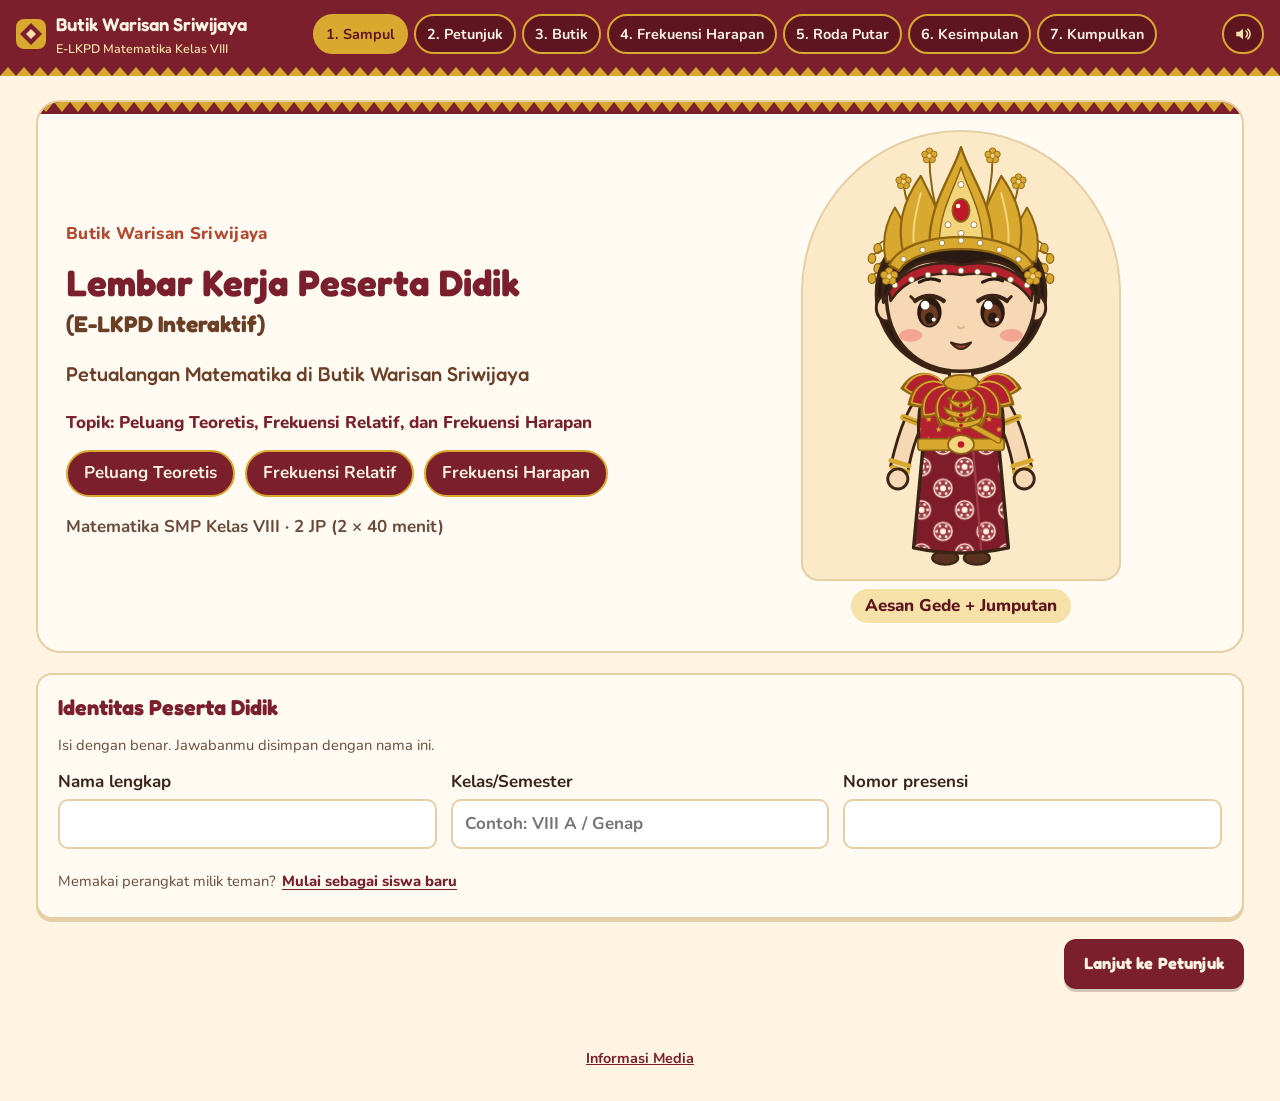
==== commit 9045ff1e: "Pisah halaman Kesimpulan dan Kumpulkan, rapikan isian di berbagai layar HP - Halaman 6 Kesimpulan da" ====
--- a/index.html
+++ b/index.html
@@ -23,19 +23,21 @@
       <button type="button" class="tab" data-page="3"><b>3.</b> <span class="t-long">Butik</span><span class="t-short">Butik</span></button>
       <button type="button" class="tab" data-page="4"><b>4.</b> <span class="t-long">Frekuensi Harapan</span><span class="t-short">Harapan</span></button>
       <button type="button" class="tab" data-page="5"><b>5.</b> <span class="t-long">Roda Putar</span><span class="t-short">Putar</span></button>
-      <button type="button" class="tab" data-page="6"><b>6.</b> <span class="t-long">Kumpulkan</span><span class="t-short">Kumpul</span></button>
+      <button type="button" class="tab" data-page="6"><b>6.</b> <span class="t-long">Kesimpulan</span><span class="t-short">Simpulan</span></button>
+      <button type="button" class="tab" data-page="7"><b>7.</b> <span class="t-long">Kumpulkan</span><span class="t-short">Kumpul</span></button>
     </nav>
     <nav class="mnav" aria-label="Halaman E-LKPD">
       <button type="button" class="mnav-btn" id="mnav-prev" aria-label="Halaman sebelumnya">‹</button>
       <label class="mnav-select">
         <span class="sr-only">Pilih halaman</span>
         <select id="mnav-page">
-          <option value="1">1 dari 6 · Sampul</option>
-          <option value="2">2 dari 6 · Petunjuk</option>
-          <option value="3">3 dari 6 · Butik</option>
-          <option value="4">4 dari 6 · Frekuensi Harapan</option>
-          <option value="5">5 dari 6 · Roda Putar</option>
-          <option value="6">6 dari 6 · Kumpulkan</option>
+          <option value="1">1 dari 7 · Sampul</option>
+          <option value="2">2 dari 7 · Petunjuk</option>
+          <option value="3">3 dari 7 · Butik</option>
+          <option value="4">4 dari 7 · Frekuensi Harapan</option>
+          <option value="5">5 dari 7 · Roda Putar</option>
+          <option value="6">6 dari 7 · Kesimpulan</option>
+          <option value="7">7 dari 7 · Kumpulkan</option>
         </select>
       </label>
       <button type="button" class="mnav-btn" id="mnav-next" aria-label="Halaman berikutnya">›</button>
@@ -230,10 +232,10 @@
         <h2>Ayo Isi</h2>
         <p>Kejadian <span class="tex" data-tex="A"></span> = terpilihnya pasangan pakaian kesukaanmu, yaitu <b class="fav-ref">pasangan yang kamu pilih di atas</b>.</p>
         <div class="answer-list">
-          <div class="eq-row"><span>Banyak semua pasangan pakaian pada tabel:</span> <span class="tex" data-tex="n(S)="></span><input type="text" inputmode="numeric" class="box" data-key="a1_nS" aria-label="n(S)"></div>
-          <div class="eq-row"><span>Banyak pasangan pakaian kesukaanmu pada tabel:</span> <span class="tex" data-tex="n(A)="></span><input type="text" inputmode="numeric" class="box" data-key="a1_nA" aria-label="n(A)"></div>
-        </div>
-        <label class="why">Tulis alasanmu: mengapa banyak semua pasangan pakaian ada sebanyak itu?
+          <div class="eq-row eq-labeled"><span class="eq-label">Banyak semua pasangan pakaian pada tabel:</span><span class="eq-pair"><span class="tex" data-tex="n(S)="></span><input type="text" inputmode="numeric" class="box" data-key="a1_nS" aria-label="n(S)"></span></div>
+          <div class="eq-row eq-labeled"><span class="eq-label">Banyak pasangan pakaian kesukaanmu pada tabel:</span><span class="eq-pair"><span class="tex" data-tex="n(A)="></span><input type="text" inputmode="numeric" class="box" data-key="a1_nA" aria-label="n(A)"></span></div>
+        </div>
+        <label class="why">Jelaskan cara kamu menghitung banyak semua pasangan pakaian.
           <textarea rows="2" data-key="r1"></textarea>
         </label>
         <p class="fill-status" data-status="akt1"></p>
@@ -253,34 +255,42 @@
             <li><span class="tex" data-tex="n(A)"></span> = banyak hasil yang termasuk kejadian <span class="tex" data-tex="A"></span></li>
             <li><span class="tex" data-tex="n(S)"></span> = banyak semua hasil yang mungkin (ruang sampel)</li>
           </ul>
-          <p class="example-line"><b>Contoh:</b> butik mini punya 2 atasan dan 2 bawahan, jadi ada 4 pasangan. Peluang terpilihnya pasangan (AG, J) adalah <span class="tex" data-tex="\tfrac{1}{4}"></span>.</p>
+          <div class="worked">
+            <p class="worked-title">Contoh penulisan jawaban</p>
+            <p>Butik mini punya 2 atasan dan 2 bawahan. Berapa peluang terpilihnya pasangan (AG, J)?</p>
+            <p class="ddj-title">Diketahui</p>
+            <p><span class="tex" data-tex="n(A)=1"></span> (pasangan (AG, J) ada 1)<br><span class="tex" data-tex="n(S)=2\times 2=4"></span> (semua pasangan)</p>
+            <p class="ddj-title">Ditanya</p>
+            <p><span class="tex" data-tex="P(A)=\ldots"></span></p>
+            <p class="ddj-title">Jawab</p>
+            <p><span class="tex" data-tex="P(A)=\dfrac{n(A)}{n(S)}"></span><br><span class="tex" data-tex="P(A)=\dfrac{1}{4}"></span></p>
+            <p>Jadi, peluang terpilihnya pasangan (AG, J) adalah <span class="tex" data-tex="\tfrac{1}{4}"></span>.</p>
+          </div>
         </div>
 
         <div class="card">
           <h2>Aktivitas 2: Menentukan Peluang Teoretis</h2>
-          <p class="lead">Kerjakan dengan langkah <b>Diketahui</b>, <b>Ditanya</b>, lalu <b>Jawab</b>.</p>
+          <p class="lead">Soal <b>Mudah</b> cukup diisi hasilnya. Soal <b>Sedang</b> dan <b>Sulit</b> ditulis seperti jawaban uraian: <b>Diketahui</b>, <b>Ditanya</b>, lalu <b>Jawab</b> langkah demi langkah. Akhiri dengan kalimat <b>Jadi</b>.</p>
+          <div class="type-tip">
+            <p><b>Cara menulis di kotak jawaban</b></p>
+            <ul>
+              <li>Tekan kotak, lalu ketik. Di HP akan muncul papan ketik khusus.</li>
+              <li>Pecahan: tekan tombol <span class="key-demo">a/b</span>, atau ketik angka lalu tanda <b>/</b>. Contoh: ketik <b>1/6</b>, hasilnya <span class="tex" data-tex="\tfrac{1}{6}"></span>.</li>
+              <li>Tekan <b>+ Tambah baris</b> jika butuh baris baru.</li>
+            </ul>
+          </div>
 
           <div class="soal">
             <p class="soal-head"><span class="soal-no">2.1</span><span class="level level-1">Mudah</span></p>
             <p>Berapa peluang teoretis terpilihnya pasangan pakaian kesukaanmu, <b class="fav-ref">pasangan yang kamu pilih</b>?</p>
-            <div class="ddj">
-              <p class="ddj-title">Diketahui</p>
-              <div class="eq-row"><span class="tex" data-tex="n(A)="></span><input type="text" inputmode="numeric" class="box" data-key="a21_nA" aria-label="n(A)"><span class="ddj-note">pasangan kesukaanmu</span></div>
-              <div class="eq-row"><span class="tex" data-tex="n(S)="></span><input type="text" inputmode="numeric" class="box" data-key="a21_nS" aria-label="n(S)"><span class="ddj-note">semua pasangan</span></div>
-              <p class="ddj-title">Ditanya</p>
-              <select class="ask" data-key="a21_q" aria-label="Yang ditanya pada soal 2.1"></select>
-              <p class="ddj-title">Jawab</p>
-              <div class="eq-row"><span class="tex" data-tex="P(A)=\dfrac{n(A)}{n(S)}="></span><span class="sub" data-sub="a21_nA/a21_nS"></span><span class="tex" data-tex="="></span>
-                <span class="frac-input"><input type="text" inputmode="numeric" data-key="a21_pNum" aria-label="Pembilang P(A)"><span class="bar"></span><input type="text" inputmode="numeric" data-key="a21_pDen" aria-label="Penyebut P(A)"></span>
-              </div>
-            </div>
+            <div class="eq-row"><span class="tex" data-tex="P(A)="></span><span class="frac-input"><input type="text" inputmode="numeric" data-key="a21_pNum" aria-label="Pembilang P(A)"><span class="bar"></span><input type="text" inputmode="numeric" data-key="a21_pDen" aria-label="Penyebut P(A)"></span></div>
           </div>
 
           <div class="soal">
             <p class="soal-head"><span class="soal-no">2.2</span><span class="level level-1">Mudah</span></p>
             <p>Temanmu memilih pasangan pakaian kesukaan yang berbeda, yaitu <b id="friend-ref">(pilih pasangan kesukaanmu dulu)</b>. Berapa peluang teoretis pasangan kesukaan temanmu?</p>
             <div class="eq-row"><span class="tex" data-tex="P="></span><span class="frac-input"><input type="text" inputmode="numeric" data-key="a22_num" aria-label="Pembilang"><span class="bar"></span><input type="text" inputmode="numeric" data-key="a22_den" aria-label="Penyebut"></span></div>
-            <label class="why">Tulis alasanmu: mengapa peluang pasangan temanmu sama dengan peluang pasanganmu?
+            <label class="why">Apakah peluang pasangan temanmu sama dengan peluang pasanganmu? Jelaskan alasannya.
               <textarea rows="2" data-key="r2"></textarea>
             </label>
           </div>
@@ -288,23 +298,13 @@
           <div class="soal">
             <p class="soal-head"><span class="soal-no">2.3</span><span class="level level-2">Sedang</span></p>
             <p>Kejadian <span class="tex" data-tex="B"></span> = terpilihnya pasangan yang memakai <b>Songket</b>. Berapa peluang teoretis kejadian <span class="tex" data-tex="B"></span>?</p>
-            <div class="ddj">
-              <p class="ddj-title">Diketahui</p>
-              <div class="eq-row"><span class="tex" data-tex="n(B)="></span><input type="text" inputmode="numeric" class="box" data-key="a23_nB" aria-label="n(B)"><span class="ddj-note">pasangan bersongket</span></div>
-              <div class="eq-row"><span class="tex" data-tex="n(S)="></span><input type="text" inputmode="numeric" class="box" data-key="a23_nS" aria-label="n(S)"><span class="ddj-note">semua pasangan</span></div>
-              <p class="ddj-title">Ditanya</p>
-              <select class="ask" data-key="a23_q" aria-label="Yang ditanya pada soal 2.3"></select>
-              <p class="ddj-title">Jawab</p>
-              <div class="eq-row"><span class="tex" data-tex="P(B)=\dfrac{n(B)}{n(S)}="></span><span class="sub" data-sub="a23_nB/a23_nS"></span><span class="tex" data-tex="="></span>
-                <span class="frac-input"><input type="text" inputmode="numeric" data-key="a23_pNum" aria-label="Pembilang P(B)"><span class="bar"></span><input type="text" inputmode="numeric" data-key="a23_pDen" aria-label="Penyebut P(B)"></span>
-              </div>
-            </div>
+            <div class="essay" data-essay="a23"></div>
           </div>
 
           <div class="soal">
             <p class="soal-head"><span class="soal-no">2.4</span><span class="level level-2">Sedang</span></p>
             <p>Kejadian <span class="tex" data-tex="C"></span> = terpilihnya pasangan yang memakai <b>Aesan Gede</b>. Berapa peluang teoretis kejadian <span class="tex" data-tex="C"></span>?</p>
-            <div class="eq-row"><span class="tex" data-tex="P(C)="></span><span class="frac-input"><input type="text" inputmode="numeric" data-key="a24_num" aria-label="Pembilang P(C)"><span class="bar"></span><input type="text" inputmode="numeric" data-key="a24_den" aria-label="Penyebut P(C)"></span></div>
+            <div class="essay" data-essay="a24"></div>
           </div>
           <p class="fill-status" data-status="akt2"></p>
         </div>
@@ -333,33 +333,13 @@
         <div class="soal">
           <p class="soal-head"><span class="soal-no">3.1</span><span class="level level-2">Sedang</span></p>
           <p>Roda akan diputar 30 kali. Berapa kali pasangan kesukaanmu, <b class="fav-ref">pasangan yang kamu pilih</b>, diharapkan muncul?</p>
-          <div class="ddj">
-            <p class="ddj-title">Diketahui</p>
-            <div class="eq-row"><span class="tex" data-tex="N="></span><input type="text" inputmode="numeric" class="box" data-key="a31_N" aria-label="N"><span class="ddj-note">banyak putaran</span></div>
-            <div class="eq-row"><span class="tex" data-tex="P(A)="></span><span class="frac-input"><input type="text" inputmode="numeric" data-key="a31_pNum" aria-label="Pembilang P(A)"><span class="bar"></span><input type="text" inputmode="numeric" data-key="a31_pDen" aria-label="Penyebut P(A)"></span><span class="ddj-note">dari soal 2.1</span></div>
-            <p class="ddj-title">Ditanya</p>
-            <select class="ask" data-key="a31_q" aria-label="Yang ditanya pada soal 3.1"></select>
-            <p class="ddj-title">Jawab</p>
-            <div class="eq-row"><span class="tex" data-tex="F_h=N\times P(A)="></span><span class="sub" data-sub="a31_N*a31_pNum/a31_pDen"></span><span class="tex" data-tex="="></span>
-              <input type="text" inputmode="numeric" class="box" data-key="a31_res" aria-label="Frekuensi harapan"><span>kali</span>
-            </div>
-          </div>
+          <div class="essay" data-essay="a31"></div>
         </div>
 
         <div class="soal">
           <p class="soal-head"><span class="soal-no">3.2</span><span class="level level-3">Sulit</span></p>
           <p>Roda akan diputar 60 kali. Berapa kali pasangan yang memakai <b>Songket</b> diharapkan muncul?</p>
-          <div class="ddj">
-            <p class="ddj-title">Diketahui</p>
-            <div class="eq-row"><span class="tex" data-tex="N="></span><input type="text" inputmode="numeric" class="box" data-key="a32_N" aria-label="N"><span class="ddj-note">banyak putaran</span></div>
-            <div class="eq-row"><span class="tex" data-tex="P(B)="></span><span class="frac-input"><input type="text" inputmode="numeric" data-key="a32_pNum" aria-label="Pembilang P(B)"><span class="bar"></span><input type="text" inputmode="numeric" data-key="a32_pDen" aria-label="Penyebut P(B)"></span><span class="ddj-note">dari soal 2.3</span></div>
-            <p class="ddj-title">Ditanya</p>
-            <select class="ask" data-key="a32_q" aria-label="Yang ditanya pada soal 3.2"></select>
-            <p class="ddj-title">Jawab</p>
-            <div class="eq-row"><span class="tex" data-tex="F_h=N\times P(B)="></span><span class="sub" data-sub="a32_N*a32_pNum/a32_pDen"></span><span class="tex" data-tex="="></span>
-              <input type="text" inputmode="numeric" class="box" data-key="a32_res" aria-label="Frekuensi harapan"><span>kali</span>
-            </div>
-          </div>
+          <div class="essay" data-essay="a32"></div>
         </div>
         <p class="hint">Ingat jawaban 3.1. Di Aktivitas 4 kamu membandingkannya dengan hasil roda.</p>
         <p class="fill-status" data-status="akt3"></p>
@@ -420,17 +400,7 @@
           <div class="soal">
             <p class="soal-head"><span class="soal-no">4.2</span><span class="level level-1">Mudah</span></p>
             <p>Berapa frekuensi relatif pasangan kesukaanmu, <b class="fav-ref">pasangan yang kamu pilih</b>?</p>
-            <div class="ddj">
-              <p class="ddj-title">Diketahui</p>
-              <div class="eq-row"><span class="tex" data-tex="k="></span><input type="text" inputmode="numeric" class="box" data-key="a42_k" aria-label="k"><span class="ddj-note">lihat tabel hasil roda</span></div>
-              <div class="eq-row"><span class="tex" data-tex="N="></span><input type="text" inputmode="numeric" class="box" data-key="a42_N" aria-label="N"><span class="ddj-note">banyak putaran</span></div>
-              <p class="ddj-title">Ditanya</p>
-              <select class="ask" data-key="a42_q" aria-label="Yang ditanya pada soal 4.2"></select>
-              <p class="ddj-title">Jawab</p>
-              <div class="eq-row"><span class="tex" data-tex="F_r=\dfrac{k}{N}="></span><span class="sub" data-sub="a42_k/a42_N"></span><span class="tex" data-tex="="></span>
-                <span class="frac-input"><input type="text" inputmode="numeric" data-key="a42_num" aria-label="Pembilang frekuensi relatif"><span class="bar"></span><input type="text" inputmode="numeric" data-key="a42_den" aria-label="Penyebut frekuensi relatif"></span>
-              </div>
-            </div>
+            <div class="eq-row"><span class="tex" data-tex="F_r="></span><span class="frac-input"><input type="text" inputmode="numeric" data-key="a42_num" aria-label="Pembilang frekuensi relatif"><span class="bar"></span><input type="text" inputmode="numeric" data-key="a42_den" aria-label="Penyebut frekuensi relatif"></span></div>
           </div>
           <p class="fill-status" data-status="akt4"></p>
         </div>
@@ -469,7 +439,7 @@
             <label><input type="radio" name="cmp_dir" value="b" data-key="cmp_dir"> sama dengan yang diharapkan.</label>
             <label><input type="radio" name="cmp_dir" value="c" data-key="cmp_dir"> lebih jarang dari yang diharapkan.</label>
           </fieldset>
-          <label class="why">Tulis alasanmu: mengapa hasil roda bisa berbeda dari frekuensi harapan?
+          <label class="why">Mengapa hasil putaran roda tidak selalu sama dengan frekuensi harapan? Jelaskan.
             <textarea rows="2" data-key="r3"></textarea>
           </label>
         </div>
@@ -491,8 +461,8 @@
     </section>
 
     <!-- HALAMAN 6: KESIMPULAN, REFLEKSI, KUMPULKAN -->
-    <section class="page" data-page="6" aria-labelledby="judul-kumpul" hidden>
-      <h1 id="judul-kumpul" class="page-title">Kesimpulan dan Pengumpulan</h1>
+    <section class="page" data-page="6" aria-labelledby="judul-simpul" hidden>
+      <h1 id="judul-simpul" class="page-title">Kesimpulan dan Refleksi</h1>
 
       <div class="card">
         <h2>Kesimpulan</h2>
@@ -515,7 +485,7 @@
           <label><input type="radio" name="k3" value="c" data-key="k3"> Frekuensi relatif setiap pasangan makin jauh dari <span class="tex" data-tex="\tfrac{1}{6}"></span>.</label>
           <label><input type="radio" name="k3" value="d" data-key="k3"> Pasangan yang paling sering muncul di 30 putaran akan tetap paling sering muncul.</label>
         </fieldset>
-        <label class="why">Tulis kesimpulanmu dengan kalimatmu sendiri.
+        <label class="why">Tulis kesimpulanmu dengan kalimatmu sendiri tentang peluang teoretis, frekuensi harapan, dan frekuensi relatif.
           <textarea rows="3" data-key="k_text"></textarea>
         </label>
         <p class="fill-status" data-status="kesimpulan"></p>
@@ -539,7 +509,12 @@
         </fieldset>
       </div>
 
-      <h2 class="page-title sub-title">Periksa dan Kumpulkan</h2>
+      <div class="pager"><button type="button" class="btn btn-ghost" data-go="5">Kembali</button><button type="button" class="btn btn-primary" data-go="7">Lanjut ke Pengumpulan</button></div>
+    </section>
+
+    <!-- HALAMAN 7: PERIKSA DAN KUMPULKAN -->
+    <section class="page" data-page="7" aria-labelledby="judul-kumpul" hidden>
+      <h1 id="judul-kumpul" class="page-title">Periksa dan Kumpulkan</h1>
       <p class="first-rule"><b>Penting:</b> kamu hanya bisa mengumpulkan satu kali. Pengumpulan pertama menjadi nilai akhirmu. Sesudah itu kamu boleh memperbaiki jawaban untuk latihan, tetapi nilai akhirmu tidak berubah.</p>
       <p class="lock-banner" data-lock-banner hidden></p>
       <div id="recap"></div>
@@ -551,7 +526,7 @@
         </div>
         <p class="hint">Setelah PDF terunduh, kirim file PDF ke WhatsApp gurumu.</p>
       </div>
-      <div class="pager"><button type="button" class="btn btn-ghost" data-go="5">Kembali</button><span></span></div>
+      <div class="pager"><button type="button" class="btn btn-ghost" data-go="6">Kembali</button><span></span></div>
     </section>
   </main>
 
@@ -584,6 +559,7 @@
   </div>
 
   <script defer src="vendor/katex/katex.min.js"></script>
+  <script defer src="vendor/mathlive/mathlive.min.js"></script>
   <script defer src="js/config.js"></script>
   <script defer src="js/outfits.js"></script>
   <script defer src="js/audio.js"></script>
--- a/css/style.css
+++ b/css/style.css
@@ -328,7 +328,7 @@
 .stats tfoot th, .stats tfoot td { background: var(--gold-lt); font-weight: 800; }
 .stats tr.hit td, .stats tr.hit th { background: var(--gold-lt); }
 .stats td .swatch { display: inline-block; width: 14px; height: 14px; border-radius: 4px; vertical-align: -2px; margin-right: 8px; border: 1px solid var(--ink); }
-.fr-table .frac-input input { width: 56px; min-height: 36px; }
+.fr-table td.fr-fav .katex { font-size: 1.25em; }
 .fr-table td { vertical-align: middle; }
 
 /* ---------- Pilihan ganda ---------- */
@@ -411,10 +411,10 @@
 
   /* persamaan dengan kotak isian tetap satu baris */
   .eq-row { gap: 6px; }
-  .box { width: 52px !important; }
+  .box { width: 56px !important; }
   .box-wide { width: 76px !important; }
-  .frac-input input { width: 48px; min-height: 38px; padding: 4px; }
-  .frac-input .bar { width: 54px; }
+  .frac-input input { width: 54px; min-height: 42px; padding: 4px; }
+  .frac-input .bar { width: 60px; }
 
   /* roda spin: karakter kecil di samping hasil, tombol rapi dua kolom */
   .spin-char { display: grid; grid-template-columns: 96px 1fr; align-items: center; gap: 12px; text-align: left; }
@@ -630,7 +630,7 @@
   .sound-toggle { padding: 6px 10px; }
   .tab { padding: 6px 11px; }
 }
-@media (min-width: 761px) and (max-width: 1050px) {
+@media (min-width: 761px) and (max-width: 1260px) {
   .tab .t-long { display: none; }
   .tab .t-short { display: inline; }
   .tab { padding: 6px 9px; font-size: .85rem; }
@@ -669,14 +669,6 @@
 .ddj-title:first-child { margin-top: 0; }
 .ddj .eq-row { margin-bottom: 8px; }
 .ddj-note { font-size: .88rem; color: var(--ink-soft); }
-.sub .katex { font-size: 1.2em; }
-select.ask {
-  font: inherit; font-weight: 700; color: var(--ink); background: #FFFFFF; border: 2px solid var(--line); border-radius: 10px;
-  padding: 8px 36px 8px 12px; min-height: 44px; max-width: 100%; appearance: none; -webkit-appearance: none; cursor: pointer;
-  background-image: url("data:image/svg+xml,%3Csvg xmlns='http://www.w3.org/2000/svg' width='12' height='8'%3E%3Cpath d='M1 1 L6 6 L11 1' stroke='%237A1F2B' stroke-width='2.4' fill='none' stroke-linecap='round'/%3E%3C/svg%3E");
-  background-repeat: no-repeat; background-position: right 12px center;
-}
-select.ask:focus { outline: none; border-color: var(--gold-dk); box-shadow: 0 0 0 3px var(--gold-lt); }
 
 .why { margin-top: 14px; font-weight: 700; }
 .why textarea { display: block; margin-top: 6px; font-weight: 400; resize: vertical; }
@@ -783,3 +775,65 @@
 @media (max-width: 400px) {
   .kenali summary { flex-wrap: wrap; }
 }
+
+
+/* ---------- Jawaban uraian dengan kotak rumus ---------- */
+body {
+  --keyboard-accent-color: #7A1F2B;
+  --keyboard-background: #F6E9D2;
+  --keyboard-toolbar-text-active: #7A1F2B;
+}
+.essay { border-left: 4px solid var(--gold); padding: 2px 0 2px 14px; margin: 10px 0 4px; }
+.essay-part { margin-bottom: 12px; }
+.essay-part .ddj-title { margin-top: 0; }
+.essay-lines { display: flex; flex-direction: column; gap: 8px; }
+math-field.mf {
+  display: block; width: 100%; min-height: 48px; padding: 6px 10px; font-size: 1.2rem;
+  border: 2px solid var(--line); border-radius: 10px; background: #FFFFFF; color: var(--ink);
+  --caret-color: #7A1F2B; --selection-background-color: #F6E2A8; --contains-highlight-background-color: #FFF6E4;
+}
+math-field.mf:focus-within { outline: none; border-color: var(--gold-dk); box-shadow: 0 0 0 3px var(--gold-lt); }
+math-field.mf::part(menu-toggle) { display: none; }
+math-field.mf::part(placeholder) { color: #9A8573; }
+.add-line {
+  margin-top: 6px; border: 2px dashed var(--gold-dk); background: #FFF6E4; color: var(--maroon); border-radius: 10px;
+  padding: 6px 12px; font-weight: 800; font-size: .9rem; cursor: pointer; min-height: 40px;
+}
+.add-line:hover { background: var(--gold-lt); }
+.essay-jadi {
+  display: flex; flex-wrap: wrap; align-items: center; gap: 8px; font-weight: 700;
+  background: #FFF6E4; border-radius: 12px; padding: 10px 12px;
+}
+.essay-jadi math-field.mf { display: inline-block; width: auto; min-width: 140px; flex: 1 1 140px; max-width: 240px; }
+
+.type-tip { background: #FFF6E4; border: 2px dashed var(--gold); border-radius: 12px; padding: 10px 14px; margin-bottom: 8px; }
+.type-tip p { margin: 0 0 4px; }
+.type-tip ul { margin: 0; padding-left: 1.2em; }
+.key-demo { display: inline-block; border: 2px solid var(--brown); border-bottom-width: 4px; border-radius: 6px; padding: 0 6px; font-weight: 800; font-size: .9em; background: #FFFFFF; }
+
+.worked { background: #FFF6E4; border-left: 5px solid var(--bata); border-radius: 0 10px 10px 0; padding: 10px 14px; }
+.worked p { margin: 0 0 6px; }
+.worked p:last-child { margin-bottom: 0; }
+.worked-title { font-family: var(--font-head); font-weight: 600; color: var(--maroon); }
+.worked .ddj-title { margin: 8px 0 2px; }
+
+.recap-list li.r-essay .r-ans { flex-direction: column; align-items: flex-end; gap: 2px; }
+.r-tex { display: block; font-weight: 400; margin: 2px 0; }
+.r-tex .katex { font-weight: 400; }
+@media (max-width: 760px) {
+  .essay { padding-left: 10px; }
+  .recap-list li.r-essay .r-ans { align-items: flex-start; }
+}
+
+/* Kotak rumus: geseran yang dimulai di atas kotak tetap menggulung halaman */
+math-field.mf, math-field.mf::part(container), math-field.mf::part(content) { touch-action: pan-x pan-y; }
+
+/* Isian berlabel: label di baris sendiri, lambang dan kotaknya selalu bersama */
+.eq-labeled .eq-label { flex: 1 1 100%; }
+.eq-pair { display: inline-flex; align-items: center; gap: 8px; white-space: nowrap; }
+
+/* tujuh tab: di layar tablet tab mengisi baris kedua dengan rapi */
+@media (min-width: 761px) and (max-width: 1000px) {
+  .tabs { order: 2; width: 100%; display: grid; grid-template-columns: repeat(7, minmax(0, 1fr)); }
+  .tab { padding: 6px 4px; text-align: center; }
+}
